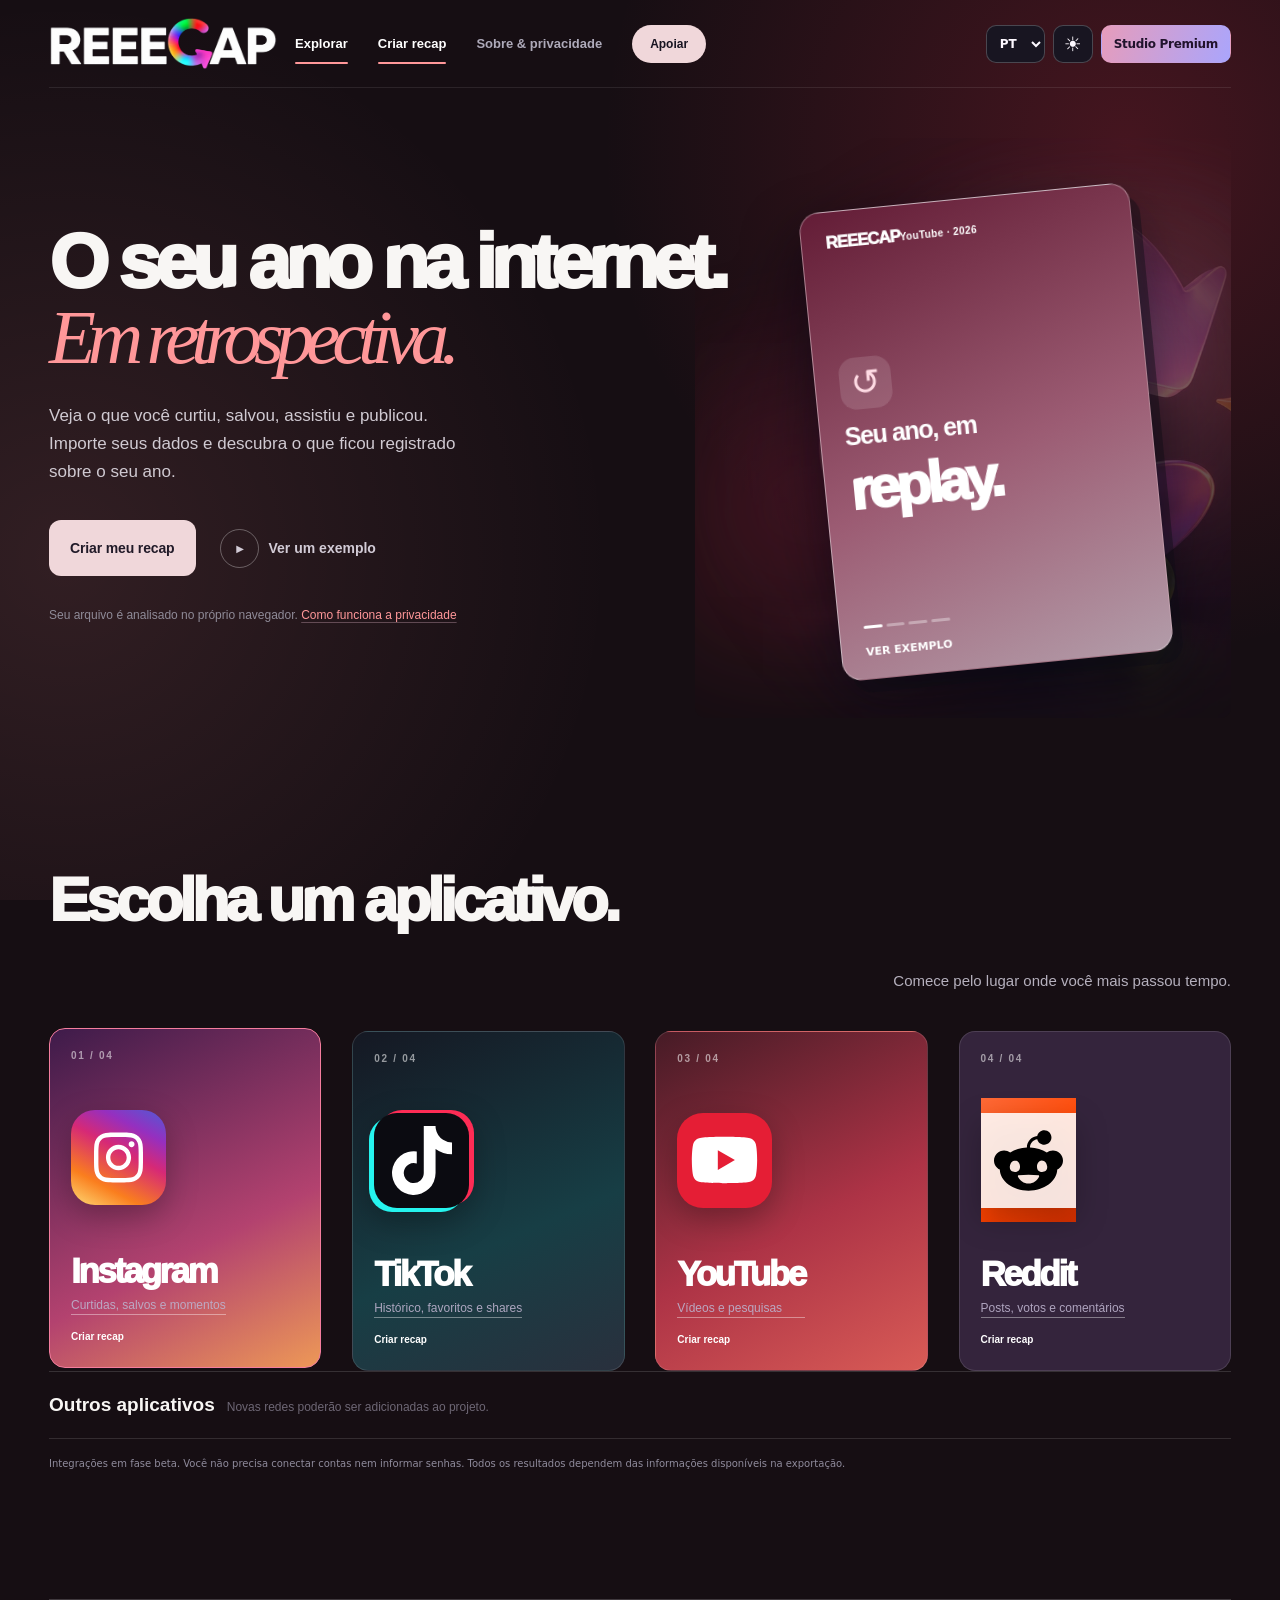
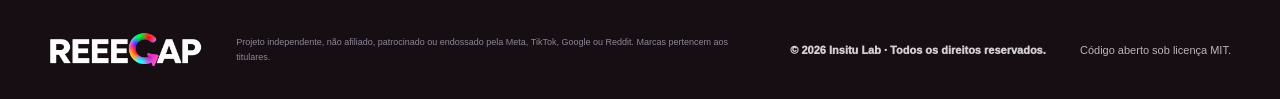
==== index.html @ 411ec3d3 "Add files via upload" ====
<!DOCTYPE html>

<html lang="pt-BR">
<head>
<meta charset="utf-8"/>
<meta content="width=device-width,initial-scale=1,viewport-fit=cover" name="viewport"/>
<meta content="#080914" name="theme-color"/>
<meta content="A sua vida digital em retrospectivas imersivas. Instagram, TikTok, YouTube e Reddit. 100% local, gratuito, código aberto." name="description"/>
<meta content="default-src 'none'; script-src 'self'; style-src 'self'; style-src-attr 'unsafe-inline'; img-src 'self' data: blob:; media-src 'self' blob:; font-src 'self'; worker-src 'self'; manifest-src 'self'; connect-src 'none'; object-src 'none'; base-uri 'none'; form-action 'none'" http-equiv="Content-Security-Policy"/>
<meta content="no-referrer" name="referrer"/>
<link href="./manifest.webmanifest" rel="manifest"/>
<link href="./assets/favicon.svg" rel="icon" type="image/svg+xml"/>
<link href="./style.css" rel="stylesheet"/>
<link href="./atelier.css" rel="stylesheet"/>
<link href="./edition-02.css" rel="stylesheet"/>
<title>REEECAP — recap everything.</title>
<link href="./edition-03.css" rel="stylesheet"/><link href="./edition-04.css" rel="stylesheet"/><link href="./edition-05.css" rel="stylesheet"/><link href="./experience.css" rel="stylesheet"/><link href="./edition-06.css" rel="stylesheet"/></head>
<body data-view="home">
<div aria-hidden="true" class="ambient ambient-a"></div><div aria-hidden="true" class="ambient ambient-b"></div>
<header class="site-header wrap">
<a aria-label="REEECAP, início" class="brand" data-view-link="home" href="#inicio"><img alt="" class="brand-logo" height="61" src="./assets/reeecap-logo-3.png" width="265"/></a>
<nav aria-label="Navegação principal" class="header-actions"><a aria-current="page" class="nav-link is-active" data-view-link="home" href="#plataformas">Explorar</a><a class="nav-link" data-view-link="home" href="#plataformas">Criar recap</a><a class="nav-link" data-view-link="about" href="#privacidade">Sobre &amp; privacidade</a><a class="header-support" data-view-link="about" href="#apoie">Apoiar </a></nav>
</header>
<main>
<section aria-labelledby="hero-title" class="hero wrap" id="inicio">
<div class="hero-right">
<img alt="" class="hero-art" fetchpriority="high" height="878" src="./assets/reeecap-hero.webp" width="1560"/>
<div class="hero-visual-grain"></div>
<button aria-label="Abrir um exemplo da retrospectiva" class="preview-stage" id="previewStage" type="button">
<span class="stage-chrome"><span class="stage-mark">REEECAP</span><span>2026</span></span>
<span class="stage-body"><span aria-hidden="true" class="stage-icon">↺</span><span class="stage-heading">Seu ano, em</span><strong>replay.</strong><span class="stage-tail"></span></span>
<span class="stage-bottom"><span class="stage-timeline"><i></i><i></i><i></i><i></i></span><span class="stage-tap">VER EXEMPLO</span></span>
</button>
</div>
<div class="hero-left">
<h1 id="hero-title">O seu ano na internet.<br/><em>Em retrospectiva.</em></h1>
<p class="hero-sub">Veja o que você curtiu, salvou, assistiu e publicou. Importe seus dados e descubra o que ficou registrado sobre o seu ano.</p>
<div class="hero-actions"><a class="primary-btn" href="#plataformas" data-view-link="home">Criar meu recap </a><button class="ghost-btn" id="demoHero" type="button"><span aria-hidden="true" class="play-disc">▶</span> Ver um exemplo</button></div>
<div class="hero-trust"><span>Seu arquivo é analisado no próprio navegador. <a data-view-link="about" href="#privacidade">Como funciona a privacidade</a></span></div>
</div>
</section>
<section class="platforms-section wrap" id="plataformas">
<div class="section-lead"><h2>Escolha um aplicativo.</h2><p>Comece pelo lugar onde você mais passou tempo.</p></div>
<div aria-label="Selecione a plataforma para criar o recap" class="platform-grid" role="group">
<button aria-pressed="true" class="platform-card active platform-instagram" data-platform="instagram" type="button">
<span class="platform-top"><span class="platform-no">01 / 04</span></span>
<span aria-hidden="true" class="platform-art"><span class="platform-art-center"><img alt="" height="68" src="./assets/brands/instagram.svg" width="68"/></span></span>
<span class="platform-bottom"><strong>Instagram</strong><small>Curtidas, salvos e momentos</small><span class="platform-cta">Criar recap</span></span>
</button>
<button aria-pressed="false" class="platform-card platform-tiktok" data-platform="tiktok" type="button">
<span class="platform-top"><span class="platform-no">02 / 04</span></span>
<span aria-hidden="true" class="platform-art"><span class="platform-art-center"><img alt="" height="68" src="./assets/brands/tiktok.svg" width="68"/></span></span>
<span class="platform-bottom"><strong>TikTok</strong><small>Histórico, favoritos e shares</small><span class="platform-cta">Criar recap</span></span>
</button>
<button aria-pressed="false" class="platform-card platform-youtube" data-platform="youtube" type="button">
<span class="platform-top"><span class="platform-no">03 / 04</span></span>
<span aria-hidden="true" class="platform-art"><span class="platform-art-center"><img alt="" height="68" src="./assets/brands/youtube.svg" width="68"/></span></span>
<span class="platform-bottom"><strong>YouTube</strong><small>Vídeos e pesquisas</small><span class="platform-cta">Criar recap</span></span>
</button>
<button aria-pressed="false" class="platform-card platform-reddit" data-platform="reddit" type="button">
<span class="platform-top"><span class="platform-no">04 / 04</span></span>
<span aria-hidden="true" class="platform-art"><span class="platform-art-center"><img alt="" height="68" src="./assets/brands/reddit.svg" width="68"/></span></span>
<span class="platform-bottom"><strong>Reddit</strong><small>Posts, votos e comentários</small><span class="platform-cta">Criar recap</span></span>
</button> </div>
<div class="platform-after"><div><strong>Outros aplicativos</strong><span>Novas redes poderão ser adicionadas ao projeto.</span></div></div>
<p class="platform-note">Integrações em fase beta. Você não precisa conectar contas nem informar senhas. Todos os resultados dependem das informações disponíveis na exportação.</p>
</section>
<div class="studio-heading wrap"><div><h1>Criar retrospectiva</h1><p>Escolha os dados, exporte e abra sua retrospectiva.</p></div><button class="studio-back" id="studioBack" type="button"><svg aria-hidden="true" viewBox="0 0 24 24" width="20" height="20" fill="none" stroke="currentColor" stroke-width="2" stroke-linecap="round" stroke-linejoin="round"><path d="m14.5 5-7 7 7 7"/></svg><span>Escolher outra rede</span></button></div>
<div class="resume-banner wrap"><button id="resumeRecap" class="resume-recap" type="button" hidden>Continuar minha retrospectiva</button></div>
<section id="readySection" class="recap-ready wrap" aria-label="Sua retrospectiva" hidden>
 <img src="./assets/reeecap-c-official.png" alt="" class="ready-mark"/>
 <span class="ready-eyebrow" id="readyPlatform">Retrospectiva pronta</span>
 <h2>Sua retrospectiva está pronta.</h2>
 <p>Seus dados continuam nesta aba. Você pode assistir de novo, explorar as estatísticas ou escolher outro arquivo.</p>
 <div class="ready-actions"><button id="playSavedRecap" class="ready-primary" type="button">Assistir novamente</button><button id="readyViewStats" type="button">Ver todos os dados</button><button id="readyNewZip" type="button">Importar outro arquivo</button></div>
</section>
<div class="studio-layout wrap"><section class="steps-section" id="como-funciona">
<div class="section-lead"><span class="section-kicker">PASSO A PASSO</span><h2>Como exportar seus dados.</h2><p>Cada plataforma tem suas próprias instruções. Escolha somente os dados necessários.</p></div>
<div aria-label="Etapas do REEECAP" class="steps-grid" role="tablist">
<button aria-controls="stepPane1" aria-selected="true" class="step-card active" data-step="1" role="tab" type="button"><span class="step-num">01</span><div class="step-icon"><svg aria-hidden="true" viewbox="0 0 48 48"><rect fill="none" height="34" rx="8" stroke="currentColor" stroke-width="2.5" width="34" x="7" y="7"></rect><path d="M15 17h18M15 24h18M15 31h12" stroke="currentColor" stroke-linecap="round" stroke-width="2.5"></path></svg></div><h3>Abra as configurações</h3><p>Selecione a rede social que deseja analisar e abra as configurações de exportação. O guia muda de acordo com a plataforma.</p></button>
<button aria-controls="stepPane2" aria-selected="false" class="step-card" data-step="2" role="tab" type="button"><span class="step-num">02</span><div class="step-icon"><svg aria-hidden="true" viewbox="0 0 48 48"><rect fill="none" height="34" rx="8" stroke="currentColor" stroke-width="2.5" width="34" x="7" y="7"></rect><path d="M14 24l7 7 14-15" stroke="currentColor" stroke-linecap="round" stroke-linejoin="round" stroke-width="3.5"></path></svg></div><h3>Escolha só o necessário</h3><p>Selecione somente as atividades recomendadas abaixo. Não é preciso incluir conversas, contatos, senhas ou mídia completa.</p></button>
<button aria-controls="stepPane3" aria-selected="false" class="step-card" data-step="3" role="tab" type="button"><span class="step-num">03</span><div class="step-icon"><svg aria-hidden="true" viewbox="0 0 48 48"><path d="M23 34V9M14 18l9-9 9 9M9 31v9h30v-9" fill="none" stroke="currentColor" stroke-linecap="round" stroke-linejoin="round" stroke-width="3"></path></svg></div><h3>Exporte e revele</h3><p>Escolha JSON, quando disponível, e o período desejado. Após receber seu arquivo ZIP, escolha-o aqui sem descompactar.</p></button>
</div>
<div class="step-main-pane" id="stepPane1" role="tabpanel"><div class="step-overline">Exportação</div><h3>Como exportar seus dados</h3><p id="stepOneLine">Siga os passos abaixo no aplicativo escolhido.</p><div aria-label="Guia visual de exportação" class="walkthrough" id="platformWalkthrough"></div><div class="step-privacy-note">A exportação é solicitada diretamente na plataforma. O REEECAP não pede sua senha.</div><div class="guide-actions"><a class="guide-button secondary-guide" href="https://accountscenter.instagram.com/info_and_permissions/" id="guideExportLink" rel="noopener noreferrer" target="_blank">Abrir configurações</a><button class="guide-button primary-guide advance-step" data-next-step="2" type="button">Continuar</button></div></div>
<div class="export-panel" id="stepPane2" role="tabpanel"><div class="export-panel-title"><div><span class="tag">O que exportar</span><h3>O que selecionar no <span id="exportPlatform">Instagram</span>?</h3><p>Os nomes podem variar conforme o aplicativo e a região. Marque somente o que encontrar.</p></div></div>
<div class="checklist-grid">
<div class="check-group"><h4><span class="check-green">✓</span> Recomendado para um recap completo</h4><div class="category-tags" id="wantedList"><span>Curtidas</span><span>Comentários</span><span>Salvos</span><span>Interações com Stories</span><span>Seguidores e seguindo</span></div></div>
<div class="check-group"><h4><span class="check-purple">＋</span> Extras, se aparecerem</h4><div class="category-tags secondary" id="optionalList"><span>Publicações / Reels / Stories</span><span>Histórico de vídeos</span><span>Compartilhamentos / Reposts</span><span>Pesquisas</span></div></div>
</div>
<div class="do-not-export"><div><strong>Não selecione:</strong> <span id="notExport">Mensagens, contatos, informações de segurança, localização e mídias completas.</span> Essas informações não são necessárias para uma retrospectiva pública. <strong id="formatAdvice">Formato: JSON, período: todo o período.</strong> Assim você pode escolher o ano dentro do site.</div></div>
<a class="text-link" href="https://accountscenter.instagram.com/info_and_permissions/" id="exportLink" rel="noopener noreferrer" target="_blank">Ajuda oficial de exportação</a>
<div class="pane-actions"><button class="guide-button primary-guide advance-step" data-next-step="3" type="button">Continuar para importar</button></div></div>
<div class="step-main-pane" id="stepPane3" role="tabpanel"><div class="step-overline">Importação</div><h3>Seu arquivo, por favor.</h3><p>Use o botão no painel ao lado para selecionar o ZIP ou JSON exportado. Não é necessário enviar o arquivo a nenhum servidor.</p><p class="step-soft">A análise pode demorar um pouco se o arquivo for muito grande.</p></div>
</section>
<section class="import-section" id="importar">
<div class="wrap import-wrap"><div class="section-lead center"><h2>Importar arquivo</h2><p>Importe os dados do <strong id="importPlatform">Instagram</strong>. A análise acontece no seu aparelho.</p></div>
<div aria-label="Selecione um arquivo ZIP ou JSON" class="dropzone" id="dropzone" role="group">
<div class="upload-emblem"><div class="upload-inner"><svg aria-hidden="true" viewbox="0 0 64 64"><path d="M32 42V10M20 23l12-13 12 13M13 37v13a5 5 0 0 0 5 5h28a5 5 0 0 0 5-5V37" fill="none" stroke="currentColor" stroke-linecap="round" stroke-linejoin="round" stroke-width="3.5"></path></svg></div></div><h3>Escolha seu ZIP ou JSON</h3><p>Ou selecione arquivos <strong>.zip</strong>, <strong>.json</strong> ou <strong>.csv</strong> (Reddit)</p>
<button class="primary-btn upload-btn" id="selectFiles" type="button">Escolher arquivos <span aria-hidden="true">＋</span></button><input accept=".zip,.json,.csv,application/zip,application/json,text/csv" hidden="" id="fileInput" multiple="" type="file"/>
<div class="upload-foot"><span>O arquivo é processado localmente. Nenhum dado é enviado.</span></div>
</div>
<div aria-live="polite" class="processing hidden" id="processing" role="status"><div class="loading-spinner"></div><div class="processing-text"><strong id="processingTitle">Lendo seus dados...</strong><span id="processingDetail">Lendo os registros disponíveis.</span></div><div class="processing-bar"><div id="processingFill"></div></div></div>
<div class="notice error hidden" id="errorBox" role="alert"></div>
<div class="demo-inline"><span>Quer testar antes?</span><button id="demoInline" type="button">Ver demonstração</button></div>
</div>
</section></div>
<section class="features-section wrap"><div class="section-lead"><h2>Seu ano tinha<br/><span class="serif-italic">personalidade.</span></h2><p>Os números são só o começo. Cada dado encontrado vira uma pequena história que merece ser vista. Você escolhe o que compartilhar.</p></div>
<div class="feature-grid">
<div class="feature-card feature-large feat-heart"><span class="feature-index">01 / SEUS MOMENTOS</span><div aria-hidden="true" class="feature-decor-heart"><svg viewbox="0 0 300 280"><path d="M151 248C97 209 23 153 23 89 23 12 110-5 151 61 192-5 277 12 277 89c0 64-75 120-126 159Z" fill="none" stroke="currentColor" stroke-dasharray="4 8" stroke-width="4"></path></svg></div><div class="feature-number">♥</div><span class="feature-label">VEZES QUE VOCÊ CURTIU A VIDA</span><h3>Um coração<br/>não basta.</h3><p>Likes, salvos e interações — os rastros das coisas que te fizeram parar.</p><span class="feature-foot">CURTIDAS E REAÇÕES</span></div>
<div class="feature-card feat-save"><span class="feature-index">02 / FAVORITOS</span><div aria-hidden="true" class="feature-decor-bookmark"><svg viewbox="0 0 96 120"><path d="M12 8h72v102L48 85l-36 25V8Z" fill="none" stroke="currentColor" stroke-width="5"></path></svg></div><span class="feature-label">A SUA COLEÇÃO</span><h3>Coisas boas<br/>ficam.</h3><p>Favoritos que você escolheu guardar.</p></div>
<div class="feature-card feat-time"><span class="feature-index">03 / SEU RITMO</span><div aria-hidden="true" class="feature-decor-clock"><svg viewbox="0 0 120 120"><circle cx="60" cy="60" fill="none" r="49" stroke="currentColor" stroke-width="3"></circle><path d="M60 25v38l26 14" fill="none" stroke="currentColor" stroke-linecap="round" stroke-width="5"></path></svg></div><span class="feature-label">O TEMPO PASSOU</span><h3>Você deixou<br/>sua marca.</h3><p>Seus dias e horários mais movimentados.</p></div>
<div class="feature-card feat-story"><span class="feature-index">04 / SEU UNIVERSO</span><div aria-hidden="true" class="feature-ring-art"><i></i><i></i><i></i></div><span class="feature-label">O QUE O ANO CONTOU</span><h3>Um feed cheio<br/>de histórias.</h3><p>Vídeos, posts, comentários, descobertas — tudo depende do que sua rede permite exportar.</p></div>
</div>
</section>
<section class="privacy-section wrap" id="privacidade"><div class="privacy-icon"><img alt="" height="84" src="./assets/icons/shield.svg" width="84"/></div><div><h2>Privacidade e código aberto</h2><p>A análise dos arquivos acontece no seu navegador. Não usamos servidor para ler seu ZIP, não pedimos acesso à conta e não armazenamos suas atividades. Os resultados dependem dos registros presentes na exportação.</p><div class="privacy-pills"><span>Arquivos ficam no aparelho</span><span>Código auditável</span><span>Sem login</span></div><a class="text-link" href="./PRIVACIDADE.md" rel="noopener" target="_blank">Ler política de privacidade</a></div></section>
<section class="support-section wrap" id="apoie"><div class="support-card"><div><h2>Apoie o REEECAP</h2><p>O projeto é gratuito. Se gostar, você pode contribuir via Pix. Isso é totalmente opcional.</p><button class="support-btn" id="pixButton" type="button">Apoiar via Pix</button><p class="tiny-note" id="pixHint">O desenvolvedor ainda não configurou a chave Pix.</p></div></div></section>
</main>
<footer class="site-footer wrap"><div aria-label="REEECAP" class="brand" role="img"><img alt="" class="brand-logo" height="61" src="./assets/reeecap-logo-3.png" width="265"/></div><p>Projeto independente, não afiliado, patrocinado ou endossado pela Meta, TikTok, Google ou Reddit. Marcas pertencem aos titulares.</p><span>© 2026 Insitu Lab · Todos os direitos reservados.</span><small>Código aberto sob licença MIT.</small></footer>
<div aria-label="Sua retrospectiva" aria-modal="true" class="recapop-overlay hidden" id="recapopOverlay" role="dialog">
<div class="story-backdrop" id="storyBackdrop"></div><div class="story-backdrop story-backdrop-next" id="storyBackdropNext"></div>
<div class="recapop-shell"><div class="story-progress" id="storyProgress"></div><div class="story-header"><span aria-label="REEECAP" class="story-logo" role="img"><img alt="" class="brand-logo" height="61" src="./assets/reeecap-logo-3.png" width="265"/></span><div class="story-controls"><button aria-label="Voltar ao Story anterior" id="backStory" type="button"><svg aria-hidden="true" viewBox="0 0 24 24" width="22" height="22" fill="none" stroke="currentColor" stroke-width="2" stroke-linecap="round" stroke-linejoin="round"><path d="m14.5 5-7 7 7 7"/></svg></button><button aria-label="Ativar música" aria-pressed="false" id="musicToggle" type="button"><svg viewBox="0 0 24 24" width="19" height="19" fill="none" stroke="currentColor" stroke-width="1.8" stroke-linecap="round" stroke-linejoin="round" aria-hidden="true"><path d="M9 17V5l11-2v12"/><circle cx="6" cy="18" r="3"/><circle cx="17" cy="16" r="3"/></svg></button><button aria-label="Pausar ou continuar a história" id="pauseStory" type="button"><svg aria-hidden="true" viewBox="0 0 24 24" width="19" height="19" fill="currentColor"><rect x="6" y="4" width="4" height="16" rx="1"/><rect x="14" y="4" width="4" height="16" rx="1"/></svg></button><button aria-label="Fechar retrospectiva" id="closeStory" type="button">✕</button></div></div>
<div aria-live="polite" class="story-visual" id="storyVisual"></div>
<div class="story-nav-zones"><button aria-label="Voltar história" id="prevStory" type="button"></button><button aria-label="Próxima história" id="nextStory" type="button"></button></div>
<div class="story-bottom"><span id="storyCounter" class="visually-hidden" aria-live="off">Story 1</span><div class="story-bottom-actions"><button id="downloadCard" type="button"><svg aria-hidden="true" viewBox="0 0 24 24" width="17" height="17" fill="none" stroke="currentColor" stroke-width="2" stroke-linecap="round" stroke-linejoin="round"><path d="M12 3v12m-5-5 5 5 5-5"/><path d="M4 17v3h16v-3"/></svg> Imagem</button><button id="downloadVideo" type="button" aria-label="Baixar vídeo da retrospectiva"><svg viewBox="0 0 24 24" width="17" height="17" fill="none" stroke="currentColor" stroke-width="2" stroke-linecap="round" stroke-linejoin="round" aria-hidden="true"><rect x="3" y="5" width="18" height="14" rx="3"/><path d="m10 9 5 3-5 3"/></svg> Vídeo</button><span id="videoStatus" class="video-export-status" aria-live="polite"></span><button id="openDashboard" type="button"><svg aria-hidden="true" viewBox="0 0 24 24" width="17" height="17" fill="none" stroke="currentColor" stroke-width="2" stroke-linecap="round"><path d="M4 5h16M4 11h16M4 17h16"/></svg> Ver meus dados</button></div></div>
</div>
</div>
<div aria-label="Seu painel de retrospectiva" aria-modal="true" class="dashboard-overlay hidden" id="dashboardOverlay" role="dialog"><div class="dashboard-head wrap"><div aria-label="REEECAP" class="brand" role="img"><img alt="" class="brand-logo" height="61" src="./assets/reeecap-logo-3.png" width="265"/><span class="dashboard-badge">PAINEL COMPLETO</span></div><button id="closeDashboard" type="button">✕ Fechar</button></div><div class="dashboard-body wrap"><div class="dashboard-title"><div><span class="section-kicker">DADOS DETALHADOS / <span id="dashboardYearLabel">2026</span></span><h2>A sua história,<br/>nos detalhes<span>.</span></h2></div><div class="dashboard-tools"><label for="yearSelect">Selecionar ano</label><select id="yearSelect"></select><button id="recapopAgain" type="button">▶ Ver REEECAP</button></div></div><p class="coverage-note" id="coverageNote"></p><div class="dashboard-metrics" id="dashboardMetrics"></div><div class="dashboard-lower"><article class="dashboard-panel"><h3>Atividade ao longo do ano</h3><p>Registros com data encontrados no arquivo.</p><div class="month-chart" id="monthChart"></div></article><article class="dashboard-panel"><h3>Seu relógio de atividade</h3><p>Horários de ações registradas (não é tempo de tela).</p><div class="hour-chart" id="hourChart"></div></article></div><div class="dashboard-lower"><article class="dashboard-panel"><h3>Contas com que você mais interagiu</h3><p>Somente curtidas e salvos com autoria identificável.</p><div id="topAccounts"></div></article><article class="dashboard-panel"><h3>Transparência do arquivo</h3><p>Quais categorias foram encontradas, ignoradas ou não disponibilizadas.</p><div id="dataCoverage"></div></article></div><article class="dashboard-panel comments-panel" id="commentsPanel" hidden>
<div class="comments-heading"><div><h3>Seus comentários</h3><p>Somente os textos encontrados no arquivo deste aplicativo e ano.</p></div><span class="comments-total" id="commentsTotal"></span></div>
<div class="comments-tools"><label class="visually-hidden" for="commentsSearch">Pesquisar comentários</label><input id="commentsSearch" type="search" placeholder="Pesquisar nos seus comentários" autocomplete="off"/><button id="downloadComments" type="button">Exportar textos (.txt)</button></div>
<div id="commentsList" class="comments-list"></div><button id="moreComments" class="comments-more" type="button">Mostrar mais comentários</button>
<p class="comments-note">Curtidas recebidas em cada comentário só podem ser mostradas se o arquivo trouxer esse número. Não usamos estimativas.</p>
</article>
<div class="dashboard-footer"><button id="exportStudioJson" type="button" title="Exporta apenas estatísticas agregadas, sem ZIP nem comentários">Preparar dados para Studio (.json)</button><button id="downloadSummary" type="button">↓ Baixar resumo em TXT</button><button id="newAnalysis" type="button">↻ Analisar outros arquivos</button></div></div></div>
<div aria-label="Apoio via Pix" aria-modal="true" class="modal-backdrop hidden" id="pixModal" role="dialog"><div class="modal"><button aria-label="Fechar" class="modal-close" id="closePix">✕</button><div class="modal-heart">♡</div><h2>Apoie via Pix</h2><p>A contribuição é opcional. Ela não dá acesso a nenhum dado privado ou recurso extra.</p><div class="pix-key" id="pixKeyText"></div><button class="primary-btn" id="copyPix" type="button">Copiar chave Pix</button></div></div>
<script src="./edition-03.js" defer></script><script src="./config.js"></script><script defer="" src="./app.js"></script><script defer="" src="./atelier.js"></script><script defer="" src="./video.js"></script><script defer="" src="./experience.js"></script><script defer="" src="./locale-full.js"></script>
</body>
</html>
---- style.css ----
:root{--bg:#0b0714;--text:#f7f0ff;--muted:#b6a9c3;--purple:#aa71ff;--pink:#ff77ad;--lime:#dbff65;--line:rgba(255,255,255,.13);--panel:#1c142b;--radius:24px;color-scheme:dark;font-family:Inter,ui-sans-serif,system-ui,-apple-system,BlinkMacSystemFont,"Segoe UI",sans-serif}
*{box-sizing:border-box}html{scroll-behavior:smooth}body{margin:0;background:var(--bg);color:var(--text);min-width:310px;overflow-x:hidden}button,input,select{font:inherit}button{cursor:pointer}button:focus-visible,a:focus-visible,select:focus-visible{outline:3px solid var(--lime);outline-offset:5px}a{text-decoration:none;color:inherit}.wrap{width:min(1180px,calc(100% - 56px));margin:auto}.hidden{display:none!important}::selection{background:var(--lime);color:#111}
.ambient{position:absolute;pointer-events:none;filter:blur(85px);opacity:.17;border-radius:50%;z-index:-1}.ambient-a{background:#b84eff;width:700px;height:700px;top:-400px;left:-380px}.ambient-b{background:#ff3b86;width:550px;height:600px;top:380px;right:-380px}.site-header{height:94px;display:flex;align-items:center;justify-content:space-between;position:relative;z-index:2}.brand{font-size:29px;font-weight:900;letter-spacing:-1.5px;white-space:nowrap}.brand-icon{font-size:28px;display:inline-grid;place-items:center;color:#160b29;background:var(--lime);width:35px;height:35px;border-radius:12px;margin-right:6px}.brand-dot{color:var(--pink)}.header-actions{display:flex;gap:30px;align-items:center}.nav-link{font-size:13px;color:var(--muted);font-weight:700}.header-support{padding:12px 20px;border:1px solid var(--line);border-radius:100px;font-size:13px;font-weight:750}.header-support:hover,.ghost-btn:hover{border-color:var(--pink);color:#fff}
.hero{min-height:675px;padding:60px 0 100px;display:grid;grid-template-columns:1fr .88fr;align-items:center;gap:65px}.eyebrow,.section-kicker{font-weight:850;font-size:10px;letter-spacing:2px;color:var(--lime)}.eyebrow{display:flex;gap:9px;align-items:center}.live-orb{width:8px;height:8px;background:var(--lime);border-radius:50%;box-shadow:0 0 0 5px #dcff6525}.hero h1{font-size:clamp(50px,6.2vw,84px);letter-spacing:-.083em;line-height:1.06;margin:26px 0 22px;font-weight:930}.hero h1 em{font-style:normal;color:var(--pink)}.outline-text{-webkit-text-stroke:1.8px #c4a9de;color:transparent}.hero-sub{max-width:560px;font-size:16px;color:#c7bacf;line-height:1.8}.hero-actions{display:flex;gap:12px;align-items:center;margin-top:30px}.primary-btn{border:0;background:var(--lime);color:#1d1028;box-shadow:0 8px 32px #dcff6528;border-radius:14px;font-size:14px;font-weight:900;padding:17px 26px;display:inline-flex;align-items:center;justify-content:center;gap:24px;transition:transform .2s,filter .2s}.primary-btn:hover{transform:translateY(-2px);filter:brightness(1.07)}.ghost-btn{border:1px solid var(--line);background:#ffffff08;border-radius:14px;font-weight:850;font-size:14px;color:#eee3fa;padding:16px 23px;transition:border-color .2s}.hero-trust{display:flex;gap:24px;color:#aba0b7;font-size:11px;margin-top:28px;font-weight:700}.hero-right{position:relative;display:flex;justify-content:center;perspective:1200px}.preview-phone{height:485px;width:280px;background:radial-gradient(circle at 110% 18%,#ac41ff 0,transparent 46%),linear-gradient(154deg,#6d3dd1,#a13e9f 45%,#f65c8e 96%);border:7px solid #262031;border-radius:38px;padding:23px 20px;box-shadow:0 38px 90px #0007,0 0 60px #a528cb44;transform:rotate(7deg);display:flex;flex-direction:column;justify-content:space-between;overflow:hidden;position:relative}.preview-phone:after{content:'';position:absolute;border:1px solid #fff4;width:360px;height:360px;transform:rotate(-22deg);border-radius:50%;bottom:110px;left:-120px}.preview-top,.preview-bottom{position:relative;z-index:1;display:flex;justify-content:space-between;font-size:9px;font-weight:900;letter-spacing:1.5px}.preview-center{z-index:1;text-align:center;position:relative;padding:30px 0}.preview-center strong{font-size:52px;letter-spacing:-3px;line-height:1.2;display:block;font-weight:950}.preview-center strong span{display:block;color:var(--lime);font-size:32px}.preview-overline{font-size:11px;font-weight:900;letter-spacing:2px}.preview-center p{font-weight:650;font-size:12px;line-height:1.5}.preview-spark{position:absolute;top:-80px;right:4px;color:#d9ff78;font-size:72px}.preview-bottom{display:block}.preview-progress{display:flex;gap:5px;margin-bottom:12px}.preview-progress i{height:3px;border-radius:3px;flex:1;background:#fff5}.preview-progress i:first-child{background:white}.mock-shadow{position:absolute;inset:20% 10%;filter:blur(90px);background:#f443ba77}.float-tag{position:absolute;z-index:2;padding:13px 17px;border:1px solid #ffffff33;border-radius:12px;background:#2b193bba;backdrop-filter:blur(18px);font-size:12px;font-weight:800;box-shadow:0 18px 40px #0005}.tag-top{top:67px;left:0;transform:rotate(-6deg)}.tag-bottom{right:-3px;bottom:70px;transform:rotate(5deg);font-size:10px;letter-spacing:1px}.tag-bottom span{color:var(--lime)}.stripe{overflow:hidden;background:var(--lime);color:#1f0b23;transform:rotate(-2deg) scale(1.02);white-space:nowrap;padding:17px 0;font-weight:950;font-size:13px;letter-spacing:1.7px}.stripe div{width:max-content;animation:marquee 24s linear infinite}.stripe span{font-size:20px;padding:0 32px}@keyframes marquee{to{transform:translateX(-50%)}}
.steps-section,.features-section{padding-top:135px;padding-bottom:105px}.section-lead{max-width:670px}.section-lead h2,.privacy-section h2,.support-section h2,.dashboard-title h2{font-size:clamp(38px,4.1vw,58px);line-height:1.08;letter-spacing:-.055em;margin:17px 0 16px}.section-lead h2 span,.dashboard-title h2 span{color:var(--pink)}.section-lead p{font-size:15px;line-height:1.8;color:var(--muted);max-width:620px}.steps-grid{display:grid;grid-template-columns:repeat(3,1fr);gap:16px;margin-top:43px}.step-card{position:relative;border:1px solid var(--line);background:linear-gradient(144deg,#21152f,#140d20);border-radius:23px;padding:25px;min-height:280px}.step-num{color:#a99ab5;font-size:11px;font-weight:950}.step-icon{color:var(--lime);font-size:36px;margin-top:25px}.step-card h3{font-size:20px;margin:15px 0 11px;letter-spacing:-.03em}.step-card p{font-size:13px;line-height:1.8;color:#bcb0c8}.step-card strong{color:#fff}.export-panel{margin-top:20px;border:1px solid #755196;background:linear-gradient(115deg,#261438,#190e29);padding:35px;border-radius:25px}.export-panel-title{display:flex;justify-content:space-between;align-items:center}.tag{display:inline-block;background:#cfadff18;border:1px solid #cfadff44;color:#dbc8ff;font-size:10px;font-weight:900;letter-spacing:1px;border-radius:50px;padding:9px 12px}.export-panel h3{font-size:25px;margin:15px 0 9px}.export-panel-title p{color:var(--muted);font-size:13px}.export-graphic{font-size:70px;color:var(--pink)}.checklist-grid{display:grid;grid-template-columns:1fr 1fr;gap:26px;margin-top:28px}.check-group h4{font-size:13px;margin:5px 0 16px}.check-green{color:var(--lime)}.check-purple{color:var(--pink)}.category-tags{display:flex;gap:9px;flex-wrap:wrap}.category-tags span{padding:10px 13px;background:#dcff6519;border:1px solid #dcff6533;border-radius:10px;font-size:12px;font-weight:650}.category-tags.secondary span{background:#fff1;border-color:#fff2}.do-not-export{display:flex;gap:15px;background:#07041061;border:1px solid #ffffff16;border-radius:16px;padding:21px 22px;font-size:13px;line-height:1.75;color:#c5bace;margin-top:32px}.do-not-export strong{color:#fff}.do-not-export>span{font-size:23px}.text-link{color:var(--lime);font-weight:800;font-size:13px;display:inline-block;margin-top:25px}.text-link:hover{text-decoration:underline}
.import-section{padding:115px 0;background:radial-gradient(circle at 50% 20%,#6c247e35,transparent 55%),#100b1b}.center{text-align:center;margin:0 auto}.dropzone{margin:48px auto 0;max-width:850px;border:2px dashed #8867a7;background:linear-gradient(146deg,#25153199,#160f2199);text-align:center;border-radius:27px;padding:51px 30px 28px;transition:background .2s,border-color .2s}.dropzone.dragging,.dropzone:hover{border-color:var(--lime);background:#271b36}.upload-emblem{height:84px;width:84px;border-radius:24px;display:grid;place-items:center;margin:0 auto 21px;background:#b273ff23;transform:rotate(-8deg)}.upload-inner{font-size:55px;color:var(--lime);transform:rotate(8deg)}.dropzone h3{font-size:28px;letter-spacing:-.05em;margin:10px}.dropzone h3 span{color:var(--pink)}.dropzone p{font-size:13px;color:var(--muted)}.upload-btn{margin:22px auto 30px}.upload-foot{border-top:1px solid var(--line);padding-top:23px;display:flex;justify-content:center;gap:40px;font-weight:850;font-size:10px;letter-spacing:.8px;color:#ac9abf}.processing{display:flex;align-items:center;flex-wrap:wrap;gap:20px;padding:25px;background:#21162f;border-radius:17px;max-width:850px;margin:20px auto}.loading-spinner{width:31px;height:31px;border:3px solid #ffffff22;border-top-color:var(--lime);border-radius:50%;animation:spin 1s linear infinite}@keyframes spin{to{transform:rotate(360deg)}}.processing-text{flex:1;display:grid;gap:6px}.processing-text span{color:var(--muted);font-size:12px}.processing-bar{height:5px;background:#ffffff18;border-radius:10px;width:100%;overflow:hidden}.processing-bar>div{height:100%;width:1%;background:var(--lime);border-radius:10px;transition:width .25s}.notice{padding:18px;border-radius:12px;max-width:850px;margin:15px auto;font-size:13px}.error{background:#e24a6430;border:1px solid #e24a6480}.demo-inline{margin-top:25px;text-align:center;color:var(--muted);font-size:13px}.demo-inline button{border:0;background:none;color:var(--lime);font-weight:850}
.feature-grid{display:grid;grid-template-columns:1.1fr 1fr 1fr;gap:17px;margin-top:47px}.feature-card{border:1px solid #ffffff1e;border-radius:23px;padding:30px;min-height:285px;display:flex;flex-direction:column;justify-content:flex-end;overflow:hidden;position:relative}.feature-card h3{font-size:24px;letter-spacing:-.05em;line-height:1.18;margin:12px 0}.feature-card p{font-size:12px;color:#fffbd6;line-height:1.7;max-width:290px}.feature-label{font-size:10px;letter-spacing:1.5px;font-weight:950}.feature-symbol{position:absolute;top:2px;right:21px;font-size:108px;line-height:1;color:#ffffff33}.feature-large{grid-row:span 2;min-height:575px}.feature-large .feature-symbol{font-size:220px;top:20%;right:-10px;color:#ffffff22}.feature-large h3{font-size:38px}.feat-heart{background:linear-gradient(155deg,#aa3a9f,#f65f8a)}.feat-save{background:linear-gradient(140deg,#6142d7,#9d77ec)}.feat-time{background:linear-gradient(155deg,#2f6554,#1a9a84)}.feat-story{background:linear-gradient(125deg,#d67b32,#eb4883);grid-column:span 2}.feat-story .feature-symbol{font-size:160px}
.privacy-section{padding:80px 0 140px;display:grid;grid-template-columns:.3fr 1fr;gap:60px;align-items:center}.privacy-icon{width:160px;height:160px;background:var(--lime);color:#25162c;border-radius:39px;display:grid;place-items:center;font-size:90px;transform:rotate(-13deg)}.privacy-section h2 em{font-style:normal;color:var(--lime)}.privacy-section p{max-width:680px;line-height:1.9;color:var(--muted);font-size:15px}.privacy-pills{display:flex;gap:10px;flex-wrap:wrap;margin-top:23px}.privacy-pills span{padding:11px 14px;border:1px solid #ffffff22;border-radius:100px;font-size:11px;font-weight:850}.support-section{padding-bottom:100px}.support-card{border-radius:27px;padding:55px;background:linear-gradient(117deg,#48255c,#ad408d);display:flex;align-items:center;justify-content:space-between;gap:40px;overflow:hidden}.support-section h2{max-width:540px}.support-card p{font-size:14px;color:#f0dbea;line-height:1.7;max-width:490px}.support-btn{background:white;color:#4a234d;border:0;border-radius:13px;padding:16px 21px;font-size:13px;font-weight:900;margin-top:12px}.support-visual{font-size:235px;line-height:1;font-weight:100;color:#ffffff55;position:relative;transform:rotate(-13deg)}.support-visual span{position:absolute;bottom:-17px;right:0;font-size:10px;line-height:1.6;font-weight:950;letter-spacing:2px;color:white;transform:rotate(13deg)}.tiny-note{font-size:10px!important}.site-footer{border-top:1px solid var(--line);padding-top:35px;padding-bottom:35px;display:flex;align-items:center;justify-content:space-between;gap:25px}.site-footer p{font-size:11px;line-height:1.7;color:var(--muted);max-width:580px}.site-footer>span{font-size:9px;font-weight:950;letter-spacing:1.5px;color:var(--muted);white-space:nowrap}
/* fullscreen story */
.recapop-overlay{position:fixed;inset:0;background:#07040aeF;z-index:50;display:grid;place-items:center}.story-backdrop{position:absolute;inset:0;background:radial-gradient(circle at 80% 10%,#7d32a244,transparent 50%);pointer-events:none}.recapop-shell{position:relative;height:min(98dvh,870px);width:min(100%,480px);background:#2c1244;overflow:hidden;display:flex;flex-direction:column;isolation:isolate;box-shadow:0 25px 100px #000b}.story-progress{display:flex;gap:4px;padding:12px 13px 0;z-index:4}.story-progress>span{flex:1;background:#ffffff55;border-radius:9px;height:3px;overflow:hidden}.story-progress>span i{display:block;height:100%;background:white;width:0}.story-header{height:67px;display:flex;align-items:center;justify-content:space-between;padding:0 18px;position:relative;z-index:4}.story-logo{font-size:19px;font-weight:950;letter-spacing:-1px}.story-logo span{color:var(--lime)}#storyYear{font-size:12px;font-weight:900;letter-spacing:2px}.story-controls{display:flex;gap:8px}.story-controls button{background:#0002;border:1px solid #fff4;color:white;border-radius:50%;height:30px;width:30px}.story-visual{position:absolute;inset:0;z-index:1;display:flex;align-items:center;justify-content:center;padding:85px 35px 85px;text-align:center}.story-content{position:relative;z-index:2;width:100%;animation:reveal .55s cubic-bezier(.2,.8,.2,1)}@keyframes reveal{from{opacity:0;transform:translateY(27px) scale(.97)}to{opacity:1;transform:translateY(0) scale(1)}}.story-burst{font-size:90px;line-height:1;margin:12px auto 30px;display:block;text-shadow:0 20px 40px #1115}.story-eyebrow{font-weight:950;letter-spacing:2.5px;font-size:11px;text-transform:uppercase;margin-bottom:22px}.story-number{font-size:clamp(63px,15vw,99px);letter-spacing:-.095em;font-weight:1000;line-height:1.03;margin:0 0 24px;overflow-wrap:anywhere;text-shadow:0 10px 28px #12051f22}.story-headline{font-size:clamp(30px,8vw,49px);line-height:1.05;letter-spacing:-.055em;font-weight:950;margin:15px 0}.story-body{font-size:15px;line-height:1.7;font-weight:550;max-width:345px;margin:15px auto}.story-tag{display:inline-block;font-size:10px;font-weight:900;letter-spacing:1.2px;border:1px solid #ffffff6b;padding:10px 15px;border-radius:30px;margin-top:15px}.story-deco{position:absolute;font-size:370px;line-height:1;opacity:.11;top:13%;left:-90px;transform:rotate(-14deg);pointer-events:none}.story-nav-zones{position:absolute;inset:80px 0 95px;z-index:3;display:flex}.story-nav-zones button{background:none;border:0;width:50%;cursor:pointer}.story-bottom{position:relative;z-index:4;margin-top:auto;display:flex;justify-content:space-between;align-items:center;padding:22px 18px 24px;font-size:10px;font-weight:850;letter-spacing:1px;gap:12px}.story-bottom-actions{display:flex;gap:9px}.story-bottom-actions button{background:#0003;color:white;border:1px solid #fff6;border-radius:100px;padding:11px 12px;font-size:10px;font-weight:850}.story-sublabel{font-size:13px;line-height:1.6;color:#fffdf0}.story-note{font-size:11px;color:#fffad8}.story-chart{display:flex;gap:6px;align-items:end;justify-content:center;height:140px;padding:5px 0}.story-chart span{flex:1;background:#fff8;border-radius:6px 6px 0 0;min-height:4px}.story-chart span.hot{background:var(--lime)}
.dashboard-overlay{position:fixed;inset:0;background:#0e0919;z-index:60;overflow-y:auto}.dashboard-head{height:88px;display:flex;justify-content:space-between;align-items:center}.dashboard-head button,.dashboard-footer button,.dashboard-tools button{border:1px solid var(--line);background:#ffffff10;color:#eee;border-radius:12px;padding:12px 18px;font-weight:850;font-size:12px}.dashboard-badge{font-size:10px;letter-spacing:1px;color:var(--lime);margin-left:16px}.dashboard-body{padding-bottom:100px}.dashboard-title{display:flex;align-items:end;justify-content:space-between;gap:35px;padding:30px 0}.dashboard-tools{display:flex;flex-wrap:wrap;gap:12px;align-items:center}.dashboard-tools label{font-size:12px;color:var(--muted)}.dashboard-tools select{background:#20152f;color:white;border:1px solid #fff3;padding:12px;border-radius:11px}.coverage-note{font-size:12px;line-height:1.7;color:#bdb0c8}.dashboard-metrics{display:grid;grid-template-columns:repeat(4,1fr);gap:13px;margin:22px 0 25px}.metric-tile{padding:25px 20px;background:linear-gradient(145deg,#251431,#160e23);border-radius:18px;border:1px solid var(--line);min-height:150px}.metric-tile .metric-icon{font-size:24px;color:var(--pink)}.metric-tile .metric-value{font-size:31px;letter-spacing:-1.5px;font-weight:960;margin:10px 0 4px}.metric-tile .metric-name{font-size:12px;font-weight:800}.metric-tile .metric-desc{font-size:10px;color:var(--muted);line-height:1.6;margin-top:8px}.dashboard-lower{display:grid;grid-template-columns:1fr 1fr;gap:17px;margin-top:17px}.dashboard-panel{background:#1a1126;border:1px solid var(--line);border-radius:20px;padding:28px}.dashboard-panel h3{font-size:19px;margin:0 0 7px}.dashboard-panel>p{color:var(--muted);font-size:12px;line-height:1.6;margin-bottom:25px}.month-chart{display:flex;justify-content:space-between;align-items:flex-end;gap:9px;height:215px}.month-col{height:100%;display:flex;flex-direction:column;align-items:center;justify-content:end;gap:7px;flex:1;min-width:0}.month-bar{width:100%;max-width:28px;background:linear-gradient(0deg,#d25ef2,#f395bd);border-radius:7px 7px 1px 1px;min-height:2px}.month-col span{font-size:10px;color:#b7a7c7}.month-col strong{font-size:9px;color:#fff}.hour-chart{display:grid;grid-template-columns:repeat(12,1fr);gap:7px}.hour-cell{aspect-ratio:1;display:grid;place-items:center;border-radius:7px;font-size:9px;font-weight:700;color:#fff}.account-row,.coverage-row{display:flex;align-items:center;justify-content:space-between;gap:15px;padding:12px 0;border-bottom:1px solid var(--line);font-size:12px;color:#d6cbe0}.account-row strong{color:var(--lime)}.coverage-row strong{color:#aaf0b5}.coverage-row em{color:#c3aab9;font-style:normal;font-size:11px}.dashboard-footer{display:flex;gap:14px;margin-top:25px}.dashboard-footer button:first-child{background:var(--lime);color:#110e1c}
.modal-backdrop{position:fixed;inset:0;z-index:70;display:grid;place-items:center;padding:20px;background:#000b}.modal{background:#26152f;padding:35px;border:1px solid #fff3;width:min(460px,100%);text-align:center;border-radius:25px;position:relative}.modal-close{position:absolute;right:15px;top:15px;background:#fff2;border:0;color:#fff;border-radius:50%;width:35px;height:35px}.modal-heart{font-size:75px;color:var(--pink)}.modal h2{font-size:31px;margin:10px 0}.modal p{color:var(--muted);font-size:13px;line-height:1.6}.pix-key{padding:15px;background:#150d20;border:1px solid #fff2;border-radius:12px;word-break:break-all;font-size:13px;margin:20px 0}
@media(max-width:850px){.hero{gap:20px;min-height:630px}.hero h1{font-size:54px}.preview-phone{width:250px;height:445px}.float-tag{display:none}.feature-grid{grid-template-columns:1fr 1fr}.feature-large{grid-row:span 2}.feat-story{grid-column:span 1}.dashboard-metrics{grid-template-columns:repeat(3,1fr)}.site-footer>span{display:none}}
@media(max-width:620px){.wrap{width:min(100% - 34px,490px)}.site-header{height:75px}.brand{font-size:25px}.header-actions{gap:11px}.header-actions .nav-link{display:none}.header-support{padding:10px 13px}.hero{padding:35px 0 90px;grid-template-columns:1fr;gap:46px}.hero h1{font-size:clamp(46px,12vw,69px)}.hero-sub{font-size:14px}.hero-actions{flex-wrap:wrap}.hero-trust{gap:12px;flex-wrap:wrap;font-size:10px}.hero-right{height:360px}.preview-phone{height:360px;width:219px;padding:17px;border-radius:30px;transform:rotate(5deg)}.preview-center strong{font-size:39px}.preview-spark{font-size:56px;top:-54px}.preview-center{padding:0}.preview-center p{font-size:10px}.steps-section,.features-section{padding:85px 0}.section-lead h2,.privacy-section h2,.support-section h2,.dashboard-title h2{font-size:38px}.steps-grid,.checklist-grid,.dashboard-lower{grid-template-columns:1fr}.steps-grid{margin-top:29px}.step-card{min-height:215px;padding:21px}.step-icon{margin-top:16px}.export-panel{padding:23px}.export-panel h3{font-size:21px}.export-graphic{display:none}.category-tags span{font-size:11px}.import-section{padding:78px 0}.dropzone{padding:34px 16px 19px}.dropzone h3{font-size:24px}.upload-foot{gap:8px;justify-content:space-around;font-size:8px}.feature-grid{grid-template-columns:1fr 1fr;gap:10px}.feature-card{padding:20px;min-height:250px}.feature-large{grid-column:span 2;grid-row:auto;min-height:360px}.feature-card h3{font-size:19px}.feature-large h3{font-size:31px}.feat-story{grid-column:span 2}.privacy-section{grid-template-columns:1fr;padding:40px 0 90px;gap:40px}.privacy-icon{width:105px;height:105px;font-size:60px;border-radius:27px}.support-section{padding-bottom:75px}.support-card{padding:31px;gap:5px}.support-section h2{font-size:34px}.support-visual{display:none}.site-footer{display:block}.site-footer p{font-size:10px}.recapop-shell{height:100dvh;max-width:none}.dashboard-head{height:75px}.dashboard-badge{display:none}.dashboard-title{align-items:start;flex-direction:column}.dashboard-metrics{grid-template-columns:1fr 1fr}.metric-tile{padding:17px 15px}.metric-tile .metric-value{font-size:26px}.dashboard-panel{padding:21px}.month-chart{gap:4px}.story-content{width:100%}.story-body{font-size:14px}.story-bottom-actions button{font-size:9px;padding:9px}.dashboard-footer{flex-wrap:wrap}}
@media(prefers-reduced-motion:reduce){*,*:before,*:after{animation-duration:.01ms!important;transition-duration:.01ms!important;scroll-behavior:auto!important}}

/* REEECAP hub */
.brand-back{color:var(--lime);display:inline-block;transform:rotate(-8deg);font-size:1.02em;margin:0 -.04em;font-weight:1000}
.platforms-section{padding-top:125px;padding-bottom:40px}
.platform-grid{display:grid;grid-template-columns:repeat(5,1fr);gap:13px;margin-top:40px}
.platform-card{position:relative;min-width:0;border:1px solid #ffffff24;border-radius:24px;background:linear-gradient(165deg,#291c3d,#161020);color:var(--text);text-align:left;padding:23px 18px 20px;min-height:218px;display:flex;flex-direction:column;align-items:start;gap:11px;transition:transform .18s,border-color .18s,box-shadow .18s}
button.platform-card:hover,button.platform-card.active{border-color:var(--lime);transform:translateY(-3px);box-shadow:0 15px 40px #0004}
.platform-card strong{font-size:20px;letter-spacing:-.04em}.platform-card small{font-size:11px;color:#bcb2cd;line-height:1.5}
.platform-card .platform-cta{font-size:10px;font-weight:900;letter-spacing:.2px;color:var(--lime);margin-top:auto}
.platform-symbol{width:52px;height:52px;display:grid;place-items:center;border-radius:17px;font-weight:900;font-size:31px}
.platform-symbol.inst{background:linear-gradient(130deg,#963bf4,#fe426c);color:white}.platform-symbol.tik{background:#080b13;color:#85ffeb;text-shadow:2px 2px #ff4e8e}.platform-symbol.you{background:#ee243b;color:white}.platform-symbol.spo{background:#1cbd67;color:#092415}.platform-symbol.red{background:#ff583e;color:white}
.platform-card.upcoming{opacity:.53}.platform-card.upcoming .platform-cta{color:#c7bdd1}
.platform-note{font-size:12px;color:var(--muted);margin-top:20px;line-height:1.7}
@media(max-width:1000px){.platform-grid{grid-template-columns:repeat(3,1fr)}}
@media(max-width:620px){.platforms-section{padding-top:80px;padding-bottom:10px}.platform-grid{grid-template-columns:repeat(2,1fr);gap:10px;margin-top:25px}.platform-card{min-height:190px;padding:17px 14px}.platform-card strong{font-size:18px}.platform-symbol{width:44px;height:44px;font-size:26px}.platform-card.upcoming{min-height:140px}}

/* REEECAP wordmark: the return arrow is visibly a letter C, not a loose arrow glyph. */
.brand{display:inline-flex;align-items:center;gap:0;line-height:1;color:#fcf9ff;letter-spacing:-.07em}
.brand-wordmark{display:inline-flex;align-items:center;white-space:nowrap;vertical-align:middle;font-weight:950;letter-spacing:-.065em}
.brand-wordmark>span{display:block}
.brand-c{width:.89em;height:1.09em;display:block;flex:none;color:var(--lime);margin:0 -.065em 0 -.025em;overflow:visible;filter:drop-shadow(0 0 6px rgba(219,255,101,.14))}
.story-logo{display:inline-flex;align-items:center;font-size:19px;line-height:1;letter-spacing:-.06em}
.story-logo .brand-wordmark>span{color:#fff}
.story-logo .brand-c{color:#dcff65}
.dashboard-head .brand{gap:12px}
/* Consistent, low-jank premium motion across the experience. */
@media(prefers-reduced-motion:no-preference){
  .primary-btn,.ghost-btn,.support-btn,.header-support,.story-bottom-actions button,.story-controls button,.platform-card{transition:transform .35s cubic-bezier(.2,.85,.22,1),background-color .35s ease,color .35s ease,border-color .35s ease,box-shadow .4s ease}
  .primary-btn:hover,.support-btn:hover{transform:translateY(-3px);box-shadow:0 13px 34px #b1fb4b37}
  .ghost-btn:hover,.header-support:hover,.story-bottom-actions button:hover,.story-controls button:hover{transform:translateY(-2px)}
  .platform-card:hover{transform:translateY(-6px);box-shadow:0 22px 50px #0007}
  .brand-c{transition:transform .55s cubic-bezier(.15,.8,.16,1),filter .55s ease}
  .brand:hover .brand-c{transform:rotate(-9deg);filter:drop-shadow(0 0 9px rgba(219,255,101,.4))}
  .recapop-overlay{animation:overlay-in .45s cubic-bezier(.19,1,.22,1) both}
  .recapop-shell{animation:story-shell-in .65s cubic-bezier(.19,1,.22,1) both}
  @keyframes overlay-in{from{opacity:0}to{opacity:1}}
  @keyframes story-shell-in{from{opacity:.65;transform:translateY(22px) scale(.965)}to{opacity:1;transform:translateY(0) scale(1)}}
}
.story-backdrop{opacity:1;will-change:opacity;transition:opacity .7s cubic-bezier(.2,.7,.2,1)}
.story-backdrop-next{opacity:0}
@media(max-width:620px){.brand{font-size:25px}.story-logo{font-size:19px}.dashboard-head .brand{font-size:23px;gap:8px}}
@media(prefers-reduced-motion:reduce){.story-backdrop{transition:none!important}}
---- atelier.css ----
/* REEECAP / Atelier Edition — Layout, brand system and view transitions.
   Everything is local, no external stylesheets, trackers or font downloads. */
:root{--ink:#090b16;--paper:#f4f1ec;--cream:#ebe7df;--electric:#dfff56;--royal:#9758ff;--hot:#ff669d;--white:#fdfcfa;--type:'Arial', 'Helvetica Neue',system-ui,sans-serif; color-scheme:dark}
html{scroll-padding-top:100px}body{background:#080a13;color:#f8f5f2;font-family:var(--type)}.wrap{width:min(1296px,calc(100% - 88px));margin-inline:auto}.ambient{display:none}button,a{-webkit-tap-highlight-color:transparent}a,button{touch-action:manipulation}
body:before{content:'';position:fixed;top:0;left:0;right:0;height:1px;background:linear-gradient(90deg,transparent,#fa7dd0,#69e7fb,#dfff56,transparent);z-index:30;pointer-events:none}.hidden{display:none!important}
.site-header{height:88px;position:relative;z-index:15;display:flex;align-items:center;justify-content:space-between;gap:25px;border-bottom:1px solid #ffffff18}.brand{display:inline-flex;align-items:center;justify-content:flex-start;flex:none;min-width:0;line-height:1}.brand-logo{width:228px;height:auto;max-width:100%;display:block;object-fit:contain}.header-actions{gap:30px}.header-edition{font-size:10px;letter-spacing:.15em;font-weight:850;white-space:nowrap;color:#b0aab9;margin-right:auto}.header-edition span{font-size:7px;vertical-align:top}.nav-link{position:relative;font-size:13px;font-weight:750;color:#aeaaba;white-space:nowrap;transition:color .25s}.nav-link:hover,.nav-link.is-active{color:#fff}.nav-link.is-active:after{content:'';position:absolute;left:0;right:0;bottom:-13px;height:2px;background:var(--electric);border-radius:2px}.header-support{background:#f2f0ea;border:none;color:#151520;border-radius:100px;font-size:12px;font-weight:900;padding:12px 18px;white-space:nowrap;transition:background .24s,transform .24s}.header-support:hover{background:var(--electric);transform:translateY(-2px)}.header-support span{margin-left:12px;font-size:15px}.mobile-dock{display:none}
/* VIEW MODEL: one concise discovery page, a separate focused creation workspace,
   and an optional editorial/privacy page — not one infinite marketing scroll. */
body[data-view="home"] .studio-heading,body[data-view="home"] .studio-layout,body[data-view="home"] .features-section,body[data-view="home"] .privacy-section,body[data-view="home"] .support-section{display:none!important}
body[data-view="studio"] .hero,body[data-view="studio"] .stripe,body[data-view="studio"] .platforms-section,body[data-view="studio"] .features-section,body[data-view="studio"] .privacy-section,body[data-view="studio"] .support-section{display:none!important}
body[data-view="about"] .hero,body[data-view="about"] .stripe,body[data-view="about"] .platforms-section,body[data-view="about"] .studio-heading,body[data-view="about"] .studio-layout{display:none!important}
body[data-view="home"] main,body[data-view="studio"] main,body[data-view="about"] main{animation:page-appear .46s cubic-bezier(.22,.8,.2,1) both}@keyframes page-appear{from{opacity:.55;transform:translateY(11px)}to{opacity:1;transform:translateY(0)}}
/* DISCOVER / HERO */
.hero{min-height:min(685px,calc(100svh - 100px));display:grid;grid-template-columns:49% 51%;gap:0;padding:0;position:relative;align-items:center;isolation:isolate}.hero:before{content:'';position:absolute;width:660px;height:660px;border:1px solid #ffffff0e;border-radius:50%;top:-245px;left:-340px;pointer-events:none}.hero-left{grid-column:1;grid-row:1;align-self:center;z-index:4;padding:34px 0 80px;position:relative}.hero-right{grid-column:2;grid-row:1;position:relative;height:min(635px,80svh);width:calc(100% + 44px);margin-left:-22px;align-self:center;overflow:hidden;pointer-events:none;border-radius:10px;display:flex;align-items:center;justify-content:center}.hero-right:after{content:'';position:absolute;inset:0;background:linear-gradient(90deg,#080a13 0%,#080a13aa 8%,transparent 33%),linear-gradient(0deg,#080a13 0%,transparent 20%,transparent 72%,#080a1355 100%)}.hero-art{width:127%;max-width:none;min-width:850px;height:100%;object-fit:cover;object-position:63% 50%;filter:saturate(1.1) contrast(1.05);animation:hero-float 9s ease-in-out infinite alternate}@keyframes hero-float{to{transform:translate3d(0,-13px,0) scale(1.025)}}.hero-orbit-label{position:absolute;z-index:2;left:13%;top:14%;padding:9px 14px;color:white;font-size:10px;font-weight:850;letter-spacing:.15em;border:1px solid #ffffff5e;border-radius:50px;transform:rotate(-8deg);background:#ffffff0c;backdrop-filter:blur(12px)}.hero-orbit-label span{font-size:15px}.hero-side-caption{position:absolute;right:5%;bottom:16%;writing-mode:vertical-rl;transform:rotate(180deg);z-index:2;letter-spacing:3px;font-size:10px;color:#ecdef0;font-weight:800}.eyebrow{font-size:11px;letter-spacing:.14em;color:#bbff7f;line-height:1.5;display:flex;align-items:center;gap:11px}.eyebrow-dash{width:25px;height:2px;background:#dfff56;display:inline-block;flex:none}.hero h1{font-size:clamp(70px,7.4vw,120px);letter-spacing:-.095em;line-height:.97;font-weight:950;margin:25px 0 24px;white-space:nowrap}.hero h1 em{font-family:Georgia,serif;font-style:italic;font-weight:500;color:#e8bbff;letter-spacing:-.105em;text-shadow:0 0 44px #b351f150}.hero-sub{font-size:16px;line-height:1.65;color:#cbc6d2;max-width:440px;margin:0}.hero-actions{margin-top:32px;display:flex;align-items:center;gap:14px;flex-wrap:wrap}.primary-btn{background:#dfff56;color:#111418;border-radius:100px;font-weight:850;box-shadow:none;padding:15px 17px 15px 23px;min-height:56px;gap:16px;letter-spacing:-.01em;transition:transform .25s cubic-bezier(.2,.7,.3,1),box-shadow .25s,background .25s}.primary-btn:hover{background:#edff9b;box-shadow:0 10px 32px #c4ff4360;transform:translateY(-3px)}.action-disc{background:#131721;color:#dfff56;display:grid;place-items:center;width:34px;height:34px;border-radius:50%;font-size:16px}.ghost-btn{border:0;background:transparent;color:#f2ebf3;padding:13px 12px;display:inline-flex;align-items:center;gap:10px}.ghost-btn:hover{border-color:transparent;color:#dfff56}.play-disc{height:39px;width:39px;border:1px solid #ffffff50;border-radius:50%;display:grid;place-items:center;font-size:10px;padding-left:2px}.hero-trust{margin-top:30px;gap:20px;color:#c7c0ca;font-size:11px;font-weight:650}.trust-check{color:#b8fc6b;font-weight:800;margin-right:4px}.hero-sample{position:absolute;z-index:5;right:0;bottom:53px;width:205px;min-height:160px;transform:rotate(7deg);padding:18px;background:#f6eaff;color:#14101a;box-shadow:0 22px 45px #000a;border-radius:13px;display:flex;flex-direction:column;gap:8px}.sample-top{letter-spacing:.08em;font-size:9px;font-weight:900;display:flex;align-items:center;justify-content:space-between}.sample-top i{font-size:22px;font-style:normal;color:#d045a5}.hero-sample strong{font-size:41px;letter-spacing:-.07em;line-height:1;font-weight:950}.hero-sample strong span{font-size:19px;color:#ff547f;padding-left:4px}.sample-foot{font-size:11px;font-weight:700;color:#69606e}.sample-fiction{font-size:8px;letter-spacing:.12em;font-weight:950;color:#a171b0;margin-top:auto}.hero-index{position:absolute;bottom:17px;left:0;display:flex;align-items:center;gap:15px;color:#a39caa;font-size:9px;font-weight:900;letter-spacing:.14em}.hero-index-line{width:90px;height:1px;background:#ffffff45}.stripe{transform:none;background:#dfff56;padding:12px 0;color:#111517;font-size:11px;letter-spacing:.12em}.stripe span{font-size:16px;padding:0 24px}
/* PLATFORM GALLERY: four interactive posters in one horizontal band. */
.platforms-section{padding-top:86px;padding-bottom:70px}.section-kicker{letter-spacing:.15em;font-size:10px;color:#b4fc65;font-weight:900}.section-lead h2{font-size:clamp(43px,4.8vw,73px);letter-spacing:-.07em;line-height:1.04;max-width:780px;margin:16px 0 15px;font-weight:950}.section-lead h2>span:not(.serif-italic){color:#c2fd6c}.serif-italic{font-family:Georgia,serif;font-weight:400;font-style:italic;letter-spacing:-.07em;color:#eabfff!important}.section-lead p{font-size:15px;line-height:1.65;color:#b5b0bd;max-width:560px}.platforms-section>.section-lead{display:grid;grid-template-columns:1fr 380px;gap:0 30px;max-width:none}.platforms-section>.section-lead .section-kicker{grid-column:1/-1}.platforms-section>.section-lead h2{margin-bottom:23px}.platforms-section>.section-lead p{grid-column:2;grid-row:2;align-self:center;margin-bottom:12px}.platform-grid{display:grid;grid-template-columns:repeat(4,minmax(0,1fr));gap:15px;margin-top:25px}.platform-card{min-height:338px;border:0;text-align:left;border-radius:13px;padding:21px;color:white;position:relative;overflow:hidden;isolation:isolate;display:flex;flex-direction:column;justify-content:space-between;transition:transform .3s cubic-bezier(.2,.65,.2,1),box-shadow .3s;background:#34243c}.platform-card:focus-visible{outline-color:#dfff56}.platform-card:hover,.platform-card:focus-visible{transform:translateY(-9px);box-shadow:0 22px 42px #0009}.platform-card.active:after{content:'';position:absolute;inset:0;border-radius:13px;border:2px solid #e5ff85;pointer-events:none}.platform-instagram{background:radial-gradient(circle at 78% 36%,#ffa438aa,transparent 36%),linear-gradient(145deg,#6b259e,#e33d76 62%,#fb9467)}.platform-tiktok{background:radial-gradient(circle at 77% 31%,#25ebdba8,transparent 38%),linear-gradient(145deg,#16202c,#0a1018 60%,#2c4154)}.platform-youtube{background:radial-gradient(circle at 80% 39%,#ff91838a,transparent 40%),linear-gradient(148deg,#6b122c,#d9214e 76%,#fa5a50)}.platform-top{display:flex;align-items:center;justify-content:space-between;position:relative;z-index:2}.platform-no{font-size:10px;font-weight:900;letter-spacing:.17em}.platform-arrow{font-size:23px}.platform-art{height:124px;display:flex;align-items:center;justify-content:center;position:relative;z-index:1}.platform-art-rings{position:absolute;width:135px;height:135px;box-shadow:0 0 0 24px #fff1,0 0 0 48px #fff1;border:1px solid #fff5;border-radius:50%;transform:rotate(21deg) scaleX(.9);transition:transform .5s}.platform-card:hover .platform-art-rings{transform:rotate(34deg) scale(1.2,1.05)}.platform-art-center{position:relative;z-index:2;display:grid;place-items:center;color:#fff;filter:drop-shadow(0 11px 15px #0004)}.platform-art-center svg{width:82px;height:82px;overflow:visible}.platform-art-mark{position:absolute;font-size:58px;font-weight:800;right:7%;top:-4%;opacity:.28;transform:rotate(20deg)}.platform-bottom{display:flex;flex-direction:column;position:relative;z-index:2}.platform-mini-label{font-size:9px;font-weight:900;letter-spacing:.2em;margin-bottom:8px;opacity:.86}.platform-bottom strong{font-size:35px;letter-spacing:-.07em;font-weight:950;line-height:1}.platform-bottom small{margin-top:8px;font-size:12px;opacity:.9}.platform-cta{margin-top:23px;padding-top:12px;border-top:1px solid #ffffff65;font-size:10px;letter-spacing:.15em;font-weight:900;display:flex;justify-content:space-between;align-items:center}.platform-cta span{font-size:21px}.platform-after{display:flex;align-items:center;justify-content:space-between;padding:20px 0 9px;border-bottom:1px solid #ffffff20}.platform-after>div{display:flex;align-items:center;gap:12px;flex-wrap:wrap}.platform-after strong{font-size:12px}.platform-after span:not(.soon-mark){font-size:12px;color:#938d9f}.soon-mark{font-size:19px;color:#dfff56}.coming-tag{font-size:10px!important;letter-spacing:.12em;font-weight:900;color:#e1c1f7!important}.platform-note{font-size:10px;line-height:1.5;color:#8f8b9c;margin-top:17px}
/* STUDIO: an intentional two-column workbench, not a page of five tall stacked sections. */
.studio-heading{display:flex;justify-content:space-between;gap:25px;align-items:center;padding-top:36px;padding-bottom:12px}.studio-heading h1{font-weight:950;font-size:clamp(33px,4vw,56px);letter-spacing:-.07em;line-height:1.05;margin:10px 0 6px}.studio-heading h1 em{font-family:Georgia,serif;font-weight:400;color:#e2adff}.studio-heading p{margin:0;color:#b2adba;font-size:13px}.studio-back{border:1px solid #ffffff29;background:#ffffff08;color:#d6cedd;padding:12px 18px;border-radius:100px;font-size:12px;font-weight:750;white-space:nowrap}.studio-back:hover{border-color:#dfff56;color:#dfff56}.studio-back span:first-child{font-size:15px;margin-right:5px}.studio-layout{display:grid;grid-template-columns:minmax(0,1.06fr) minmax(0,.94fr);gap:22px;padding-bottom:56px;align-items:stretch}.studio-layout .steps-section{width:100%;padding:0;margin:0;min-width:0}.studio-layout .steps-section>.section-lead{display:none}.studio-layout .steps-grid{display:grid;grid-template-columns:repeat(3,minmax(0,1fr));gap:9px;margin:0 0 15px}.studio-layout .step-card{position:relative;min-height:0;padding:16px 14px;display:block;text-align:left;border:1px solid #ffffff24;background:#ffffff07;border-radius:12px;transition:background .25s,border-color .25s;outline-offset:2px}.studio-layout .step-card.active{border-color:#e0ff73;background:#ddff5017}.studio-layout .step-num{color:#c5ff83;font-weight:900;font-size:10px;letter-spacing:.1em}.studio-layout .step-icon{display:none}.studio-layout .step-card h3{font-size:12px;line-height:1.28;letter-spacing:-.015em;margin:7px 0 0;font-weight:850}.studio-layout .step-card p{display:none}.studio-layout .step-card.active:after{content:'';position:absolute;right:11px;top:12px;width:7px;height:7px;background:#dfff56;border-radius:50%;box-shadow:0 0 12px #dfff5680}
.studio-layout .step-main-pane,.studio-layout .export-panel{background:#171827;border:1px solid #ffffff16;border-radius:20px;padding:29px 32px;min-height:365px;margin:0}.studio-layout .step-main-pane{display:none;position:relative;overflow:hidden}.studio-layout .step-main-pane:before{content:'';position:absolute;right:-70px;top:-110px;width:260px;height:260px;border-radius:50%;background:radial-gradient(circle,#b35bfa5a,transparent 65%);pointer-events:none}.studio-layout[data-step="1"] #stepPane1,.studio-layout[data-step="2"] #stepPane2,.studio-layout[data-step="3"] #stepPane3{display:block;animation:pane-enter .35s cubic-bezier(.2,.8,.3,1) both}@keyframes pane-enter{from{opacity:.3;transform:translateY(8px)}to{opacity:1;transform:none}}.step-overline{font-size:10px;font-weight:900;letter-spacing:.15em;color:#bdff79}.step-main-pane h3{font-size:clamp(25px,2.7vw,36px);letter-spacing:-.065em;line-height:1.13;margin:22px 0 15px}.step-main-pane h3 em{font-family:Georgia,serif;font-weight:400;color:#e4b9ff}.step-main-pane p{max-width:480px;font-size:13px;line-height:1.75;color:#b7b1c1}.step-privacy-note{margin:26px 0;display:flex;align-items:flex-start;gap:10px;font-size:12px;line-height:1.5;color:#d6d2dd;max-width:450px}.dot-live{height:9px;width:9px;border-radius:50%;background:#dfff56;flex:none;margin-top:4px;box-shadow:0 0 0 4px #dfff561b}.studio-link{padding:13px 20px;min-height:46px;font-size:12px;margin:0 10px 10px 0}.advance-step{display:inline-flex;align-items:center;gap:11px;background:none;border:0;padding:12px 3px;color:#dfff56;font-size:12px;font-weight:850}.advance-step span{font-size:18px}.advance-step:hover{text-decoration:underline}.step-soft{color:#ffdcaf!important}.studio-layout .export-panel{display:none;padding:23px 25px}.export-panel-title{align-items:flex-start}.export-panel-title h3{font-size:20px;letter-spacing:-.04em;line-height:1.3}.export-panel-title p{font-size:11px;line-height:1.5}.export-graphic{display:none}.tag{padding:7px 9px;font-size:9px}.checklist-grid{grid-template-columns:1fr;gap:15px;margin-top:22px}.check-group h4{font-size:11px;margin-bottom:10px}.category-tags{gap:6px}.category-tags span{font-size:10px;line-height:1.35;padding:7px 9px;border-radius:8px}.do-not-export{margin-top:18px;padding:12px 13px;gap:9px;font-size:10px;line-height:1.65;border-radius:10px}.do-not-export>span{font-size:17px}.export-panel .text-link{margin-top:8px;font-size:11px}.pane-actions{margin-top:11px}
.studio-layout .import-section{width:100%;min-width:0;border-radius:20px;padding:0;margin:0;background:transparent;display:flex}.studio-layout .import-wrap{width:100%;padding:28px 24px;background:linear-gradient(156deg,#f3e9ff,#e6d8ee);border-radius:20px;color:#21182b;margin:0;display:flex;flex-direction:column;min-height:455px}.studio-layout .import-section .section-kicker{color:#6b34b1}.studio-layout .import-section .section-lead h2{font-size:clamp(30px,3.2vw,42px);letter-spacing:-.07em;line-height:1.05;margin:12px 0}.studio-layout .import-section .serif-italic{color:#813bab!important}.studio-layout .import-section .section-lead p{font-size:12px;line-height:1.6;color:#655b6c;margin:5px auto 0}.studio-layout .dropzone{margin:24px 0 0;max-width:none;border:1.5px dashed #ae8fbc;background:#fef9ff88;color:#21152d;flex:1;padding:30px 20px 17px;border-radius:16px;min-height:225px;display:flex;align-items:center;justify-content:center;flex-direction:column}.studio-layout .dropzone:hover,.studio-layout .dropzone.dragging{border-color:#8736cf;background:white}.upload-emblem{height:57px;width:57px;margin:0 auto 10px;background:#e3c8fc;border-radius:17px}.upload-inner{display:grid;place-items:center;width:37px;height:37px}.upload-inner svg{width:32px;height:32px}.studio-layout .upload-inner{color:#7d40aa;font-size:34px}.studio-layout .dropzone h3{font-size:25px;letter-spacing:-.055em;line-height:1.08;margin:7px 0}.studio-layout .dropzone h3 span{color:#8040b0}.studio-layout .dropzone p{color:#695d74;line-height:1.5;font-size:11px}.studio-layout .upload-btn{min-height:43px;font-size:12px;padding:10px 17px;margin:14px auto 12px;background:#191628;color:#fff;border-radius:100px}.studio-layout .upload-btn:hover{background:#663f9b;box-shadow:0 8px 24px #7944b555}.upload-foot{gap:15px;width:100%;color:#695d74;border-color:#74598630;padding-top:12px;font-size:8px;flex-wrap:wrap;line-height:1.35}.studio-layout .processing{width:100%;background:#d9c3e8;margin:13px 0 0;color:#1b1723;padding:11px}.studio-layout .processing-text span{color:#605069}.studio-layout .processing-bar{background:#ab8ab8}.studio-layout .processing-bar div{background:#5b26a5}.studio-layout .demo-inline{color:#60566a;font-size:11px;margin:13px 0 0}.studio-layout .demo-inline button{color:#67319e;font-size:11px;font-weight:850}.studio-layout .error{background:#ffbdd3;border-color:#d14c70;color:#411a2e}
/* ABOUT / not on the critical creation path */
body[data-view="about"] .features-section{padding-top:64px;padding-bottom:45px}body[data-view="about"] .features-section .section-lead h2{font-size:clamp(44px,5vw,64px)}.feature-grid{margin-top:26px}.feature-card{min-height:280px}.privacy-section{margin-top:34px;padding:34px!important;border-radius:20px}.support-section{padding:34px 0!important}.support-card{border-radius:20px}.site-footer{border-top:1px solid #ffffff24;min-height:100px;padding:23px 0;display:flex;align-items:center;gap:30px;justify-content:space-between}.site-footer .brand-logo{width:153px}.site-footer p{font-size:9px;line-height:1.6;color:#8c8798;max-width:520px}.site-footer>span{font-size:9px;color:#c8c1d1;letter-spacing:.09em;white-space:nowrap}
/* STORY PRESENTATION: smoother progressive enhancement, no 3D/layout jank. */
.story-content{animation:story-reveal .65s cubic-bezier(.18,.82,.22,1) both;will-change:transform,opacity}@keyframes story-reveal{from{opacity:0;transform:translateY(32px) scale(.98);filter:blur(7px)}to{opacity:1;transform:translateY(0) scale(1);filter:blur(0)}}.story-backdrop,.story-backdrop-next{transition:opacity .78s ease!important}.story-burst{animation:story-orbit 9s linear infinite}@keyframes story-orbit{to{transform:rotate(360deg)}}.recapop-overlay .brand-logo,.dashboard-overlay .brand-logo{max-width:145px;height:auto}.recapop-overlay .story-logo{display:inline-flex;align-items:center}.dashboard-overlay .brand{min-width:0}
@media (min-width:1500px){.hero{min-height:700px}.hero h1{font-size:115px}}
@media (max-width:1180px){.wrap{width:min(1060px,calc(100% - 56px))}.header-edition{display:none}.header-actions{gap:24px}.hero{grid-template-columns:52% 48%;min-height:660px}.hero h1{font-size:clamp(64px,8vw,96px)}.hero-art{min-width:700px}.hero-sample{right:-12px;transform:rotate(6deg) scale(.92)}.platform-bottom strong{font-size:31px}.platform-card{min-height:320px}.studio-layout{grid-template-columns:1fr 1fr}.studio-layout .step-main-pane,.studio-layout .export-panel{padding:25px 23px}}
@media (max-width:880px){.wrap{width:calc(100% - 40px)}.site-header{height:76px}.brand-logo{width:180px}.header-actions{gap:16px}.header-actions .nav-link{font-size:11px}.header-support{padding:10px 15px}.hero{min-height:650px;grid-template-columns:53% 47%}.hero-right{height:550px;overflow:visible;width:100%;margin-left:0}.hero-art{min-width:570px;object-position:65% center}.hero h1{font-size:clamp(55px,8.2vw,76px)}.hero-sub{font-size:14px;max-width:345px}.hero-sample{width:160px;min-height:135px;bottom:55px;right:0}.hero-sample strong{font-size:33px}.platforms-section>.section-lead{grid-template-columns:1fr}.platforms-section>.section-lead p{grid-column:1;grid-row:auto}.platform-grid{grid-template-columns:repeat(2,minmax(0,1fr))}.platform-card{min-height:270px}.platform-art{height:95px}.platform-art-center svg{width:60px;height:60px}.platform-bottom strong{font-size:32px}.studio-layout{grid-template-columns:1fr}.studio-layout .steps-section,.studio-layout .import-section{width:100%}.studio-layout .step-main-pane,.studio-layout .export-panel{min-height:300px}.studio-layout .import-wrap{min-height:380px}.studio-layout .dropzone{min-height:200px}}
@media (max-width:610px){html{scroll-padding-top:68px}body{padding-bottom:73px}.wrap{width:calc(100% - 34px)}.site-header{height:65px}.brand-logo{width:166px}.header-actions{display:none}.mobile-dock{display:flex;position:fixed;left:12px;right:12px;bottom:max(10px,env(safe-area-inset-bottom));z-index:40;justify-content:space-around;align-items:center;min-height:60px;padding:6px;border:1px solid #ffffff2b;background:#1b1b29ed;backdrop-filter:blur(22px);border-radius:18px;box-shadow:0 12px 35px #0009}.mobile-dock a{font-size:10px;letter-spacing:.01em;color:#b2a9bf;font-weight:800;display:flex;align-items:center;flex-direction:column;gap:3px;border-radius:12px;padding:6px 12px;min-width:74px}.mobile-dock a svg{width:19px;height:19px}.mobile-dock a.is-active{color:#dfff56;background:#ffffff09}.hero{display:flex;flex-direction:column;align-items:stretch;min-height:0;padding:34px 0 25px}.hero-left{order:1;padding:0;z-index:3}.hero-right{order:2;width:100%;height:300px;max-height:38svh;overflow:hidden;margin:5px 0 0;border-radius:14px;background:#200d40}.hero-right:after{background:linear-gradient(0deg,#080a13,transparent 30%,transparent 76%,#080a1344)}.hero-art{min-width:0;width:138%;height:120%;margin-left:-10%;object-position:70% center}.hero h1{font-size:clamp(62px,14vw,80px);line-height:.98;letter-spacing:-.088em;margin:19px 0 19px}.hero h1 em{color:#e9c2ff}.eyebrow{font-size:9px;letter-spacing:.11em}.hero-sub{font-size:14px;line-height:1.65;max-width:430px}.hero-actions{margin-top:24px;gap:5px}.hero-actions .primary-btn{font-size:12px;min-height:49px;padding:9px 9px 9px 17px}.action-disc{width:32px;height:32px}.ghost-btn{font-size:11px;padding:10px 7px}.play-disc{width:33px;height:33px}.hero-trust{margin-top:18px;font-size:9px;gap:13px;flex-wrap:wrap}.hero-sample{width:135px;min-height:112px;right:-1px;bottom:58px;transform:rotate(7deg);padding:12px;box-shadow:0 10px 28px #0009}.hero-sample strong{font-size:28px}.hero-sample .sample-top{font-size:7px}.hero-sample .sample-foot{font-size:9px}.hero-sample .sample-fiction{font-size:7px}.hero-index{display:none}.hero-orbit-label{font-size:8px;top:15%;left:5%}.hero-side-caption{right:10%;bottom:15%;font-size:8px}.stripe{padding:10px 0;font-size:9px}.platforms-section{padding-top:48px;padding-bottom:40px}.section-lead h2{font-size:clamp(41px,10.5vw,58px);letter-spacing:-.075em}.section-lead p{font-size:12px;line-height:1.6}.platform-grid{display:flex;overflow-x:auto;gap:12px;margin:20px -17px 0;padding:0 17px 13px;scroll-snap-type:x mandatory;scrollbar-width:none;-webkit-overflow-scrolling:touch}.platform-grid::-webkit-scrollbar{display:none}.platform-card{min-width:76vw;width:76vw;min-height:330px;scroll-snap-align:center;flex:none;padding:21px}.platform-art{height:126px}.platform-art-center svg{width:86px;height:86px}.platform-bottom strong{font-size:38px}.platform-after{margin-top:5px}.platform-after strong,.platform-after span{font-size:10px!important}.coming-tag{display:none}.platform-note{font-size:9px}.studio-heading{padding:26px 0 16px;align-items:flex-start}.studio-heading h1{font-size:37px}.studio-heading p{font-size:11px;max-width:290px}.studio-back{font-size:0;padding:9px;width:38px;height:38px;display:grid;place-items:center;overflow:hidden;flex:none}.studio-back span:first-child{font-size:20px;margin:0}.studio-back span:last-child{display:none}.studio-layout{gap:12px;padding-bottom:35px}.studio-layout .steps-grid{gap:5px;margin-bottom:10px}.studio-layout .step-card{padding:12px 9px;min-height:76px}.studio-layout .step-card h3{font-size:10px;margin-top:8px}.studio-layout .step-card.active:after{right:8px;top:9px}.studio-layout .step-main-pane,.studio-layout .export-panel{padding:24px 20px;min-height:310px;border-radius:15px}.studio-layout .step-main-pane h3{font-size:29px}.studio-layout .step-main-pane p{font-size:12px}.studio-layout .import-wrap{min-height:0;padding:20px 14px;border-radius:15px}.studio-layout .import-section .section-lead h2{font-size:31px}.studio-layout .import-section .section-lead p{font-size:11px}.studio-layout .dropzone{padding:18px 10px;min-height:216px;margin-top:17px}.studio-layout .dropzone h3{font-size:23px}.upload-foot{font-size:7px;gap:10px}.studio-layout .demo-inline{font-size:10px}body[data-view="about"] .features-section{padding-top:35px}.feature-grid{grid-template-columns:1fr 1fr;gap:10px}.feature-card{min-height:190px;padding:16px}.feature-large{grid-column:1/-1}.feature-card h3{font-size:19px}.feature-card p{font-size:11px}.privacy-section{margin-top:15px;padding:23px!important;display:block!important}.privacy-icon{display:none}.privacy-section h2{font-size:37px}.privacy-section p{font-size:12px}.support-section{padding:24px 0!important}.support-card{padding:25px}.support-section h2{font-size:32px}.support-card p{font-size:12px}.support-visual{display:none}.site-footer{display:grid;gap:7px;padding:20px 0}.site-footer .brand-logo{width:135px}.site-footer p{font-size:9px;line-height:1.4}.site-footer>span{font-size:8px}.dashboard-overlay .brand-logo{width:120px}}
@media (max-width:360px){.hero h1{font-size:58px}.platform-card{min-width:82vw;width:82vw}.hero-actions .primary-btn{font-size:11px}.ghost-btn{font-size:10px}.hero-sample{transform:rotate(7deg) scale(.88);transform-origin:bottom right}.studio-heading h1{font-size:31px}}
@media (prefers-reduced-motion:reduce){*,*:before,*:after{animation-duration:.01ms!important;transition-duration:.01ms!important;scroll-behavior:auto!important}.hero-art{animation:none}.story-content{filter:none!important}}
---- edition-02.css ----
/* REEECAP / Edition 02 — Character before effects, focus before decoration.
   Inspired by the clarity of well-designed creation tools, not a copied layout. */
:root{--electric:#f47d9e;--lime:#f47d9e;--hot:#ff807d;--royal:#7749ff;--paper:#fbf8f2}
body{background:#0b0b12;color:#faf8f7}
body:before{display:none}
.site-header{border-bottom:1px solid rgba(255,255,255,.09)}
.nav-link.is-active:after{background:#f68dad}
.nav-link:hover,.nav-link:focus-visible{color:white}
.header-support{background:#f2edf2;color:#16101e}
.header-support:hover{background:#ff9cb4}
/* The first screen is a deliberate visual composition rather than a chain of callouts. */
.hero{grid-template-columns:49% 51%;min-height:635px;max-height:780px}
.hero:before{display:none}
.hero-left{padding:24px 0 34px}
.hero h1{font-size:clamp(65px,7.25vw,113px);letter-spacing:-.087em;line-height:.98;margin:0 0 26px}
.hero h1 em{color:#fe9fac;text-shadow:none}
.hero-sub{color:#d0cad2;max-width:435px;font-size:17px;line-height:1.65}
.hero-actions{margin-top:30px;gap:12px}
.primary-btn{background:#f4edef;color:#221426;border-radius:12px;box-shadow:none;font-weight:850;transition:transform .23s ease,background .23s ease}
.primary-btn:hover{background:#ffb5c9;box-shadow:none;transform:translateY(-3px)}
.action-disc{border-radius:9px;background:#291628;color:#fff}
.ghost-btn{font-weight:700;color:#d2cbd6}
.ghost-btn:hover{color:#fff}
.hero-trust{color:#8f8b98;font-size:12px;font-weight:450;margin-top:27px}
.hero-trust a{color:#e5b7c9;text-decoration:underline;text-decoration-color:#e5b7c955;text-underline-offset:3px}
.hero-right{width:calc(100% + 22px);margin-left:0;height:580px;overflow:visible;pointer-events:auto;perspective:1200px}
.hero-right:after{display:none}
.hero-right:before{content:'';position:absolute;inset:28px -35px 20px -30px;background:radial-gradient(ellipse at 22% 78%,#ef417b 0%,transparent 40%),radial-gradient(ellipse at 78% 32%,#7144f5 0%,transparent 43%),radial-gradient(ellipse at 45% 34%,#ed9a70 0%,transparent 58%);filter:blur(52px);opacity:.75;pointer-events:none;animation:stage-pulse 10s ease-in-out infinite alternate}
@keyframes stage-pulse{to{transform:scale(1.04) translate(13px,-12px);filter:blur(63px)}}
.hero-art{position:absolute;width:115%;min-width:0;height:100%;object-fit:cover;object-position:72% 50%;opacity:.39;filter:saturate(1.2);mask-image:radial-gradient(ellipse 65% 65% at 64% 54%,#000 30%,transparent 95%);animation:hero-float 12s ease-in-out infinite alternate}
.hero-visual-grain{position:absolute;inset:0;pointer-events:none;background:linear-gradient(115deg,transparent 24%,rgba(255,255,255,.06) 25%,transparent 26%);opacity:.3}
.preview-stage{position:relative;z-index:4;display:flex;flex-direction:column;justify-content:space-between;overflow:hidden;width:min(332px,70%);height:min(470px,82%);padding:21px 24px 20px;margin:8px 0 0 45px;border-radius:21px;border:1px solid #ffffff4d;color:#fff;text-align:left;background:radial-gradient(ellipse 80% 40% at 90% 95%,#f99b3a 0%,transparent 90%),linear-gradient(155deg,#35145a 0%,#7c329e 33%,#d94f92 70%,#fd794a 100%);box-shadow:0 25px 60px #07030c99,10px 16px 0px #0b081348;transform:rotate(-5deg);transition:transform .55s cubic-bezier(.2,.75,.2,1),box-shadow .4s;cursor:pointer}
.preview-stage:hover,.preview-stage:focus-visible{transform:rotate(-1deg) translateY(-8px) scale(1.025);box-shadow:0 40px 80px #080309c4,8px 11px 0 #140e20}
.preview-stage:before{content:'';pointer-events:none;position:absolute;inset:-35%;background:linear-gradient(110deg,transparent 42%,#ffffff17 49%,transparent 54%);transform:translateX(-90%);animation:poster-shimmer 9s ease-in-out infinite}
@keyframes poster-shimmer{0%,20%{transform:translateX(-95%)}65%,100%{transform:translateX(95%)}}
.stage-chrome,.stage-bottom{display:flex;justify-content:space-between;align-items:center;position:relative;z-index:2;font-size:10px;letter-spacing:.04em;font-weight:750}
.stage-mark{font-size:17px;font-weight:950;letter-spacing:-.065em}
.stage-body{display:flex;flex-direction:column;align-items:flex-start;justify-content:center;flex:1;position:relative;z-index:1;line-height:1.03}
.stage-icon{font-size:46px;color:#ffdbe4;margin-bottom:11px;animation:poster-heart 4s ease-in-out infinite}
@keyframes poster-heart{50%{transform:scale(1.14) rotate(-8deg)}}
.stage-heading{font-size:30px;font-weight:800;letter-spacing:-.055em}
.stage-body strong{font-size:clamp(44px,5vw,69px);font-weight:950;letter-spacing:-.087em;margin:13px 0 1px}
.stage-tail{font-size:26px;font-weight:790;letter-spacing:-.06em}
.stage-hint{font-size:9px;font-weight:650;opacity:.75;margin-top:26px;line-height:1.3}
.stage-bottom{display:block}
.stage-timeline{display:flex;gap:4px;margin-bottom:17px}
.stage-timeline i{display:block;flex:1;height:3px;background:#ffffff5a;border-radius:10px}
.stage-timeline i:first-child{background:#fff}
.stage-tap{display:flex;align-items:center;justify-content:space-between;font-size:10px;letter-spacing:.09em}
.stage-tap span{font-size:21px}
/* The visual rhythm of the home is driven by the gallery, not a parade of marketing sections. */
.platforms-section{padding-top:50px;padding-bottom:55px}
.platforms-section>.section-lead{grid-template-columns:1fr 360px;align-items:end}
.section-kicker{color:#c9bed1;letter-spacing:.065em;font-weight:650;font-size:11px}
.section-lead h2{letter-spacing:-.07em;line-height:1.03}
.serif-italic{color:#efa6be!important}
.platforms-section>.section-lead h2{margin-top:0}
.platform-card{border-radius:16px;min-height:340px;box-shadow:none;transition:transform .35s cubic-bezier(.18,.8,.25,1),box-shadow .35s}
.platform-card.active:after{border:2px solid #ffffffa8;border-radius:16px}
.platform-card:focus-visible{outline-color:#fff}
.platform-card:hover{transform:translateY(-6px)}
.platform-after{border-top:1px solid #ffffff1c}
.platform-note{max-width:850px}
/* Clear studio: title, navigation, and relevant content — no lime beacons. */
.studio-heading{padding-top:41px;padding-bottom:17px}
.studio-heading .section-kicker{display:none}
.studio-heading h1{font-size:clamp(35px,4vw,55px)}
.studio-heading h1 em{color:#f2a7c5}
.studio-heading p{font-size:14px;color:#a9a5af}
.studio-layout .step-card.active{border-color:#d781a5;background:#29202c}
.studio-layout .step-card.active:after,.step-privacy-note .dot-live{display:none}
.studio-layout .step-num{color:#e9c7d7}
.studio-layout .step-main-pane,.studio-layout .export-panel{background:#1b1824}
.studio-layout .step-main-pane h3 em,.studio-layout .import-section .serif-italic{color:#e5adbd}
.studio-layout .import-wrap{background:#f1e4ee}
.studio-layout .dropzone{border-color:#4d315d5a}
.studio-layout .dropzone h3 span{color:#8c3e78}
.studio-layout .import-section .section-kicker{display:none}
.studio-layout .import-section .section-lead h2{font-size:34px;margin:0 0 12px}
.studio-layout .upload-btn{background:#4d2854;color:#fff}
.studio-layout .upload-btn:hover{background:#6d3979}
.studio-layout .advance-step{color:#e8a3ba}
.studio-layout .advance-step:hover{color:white}
/* Accessibility and real mobile composition */
@media(max-width:880px){.hero{min-height:640px;grid-template-columns:51% 49%}.hero h1{font-size:clamp(55px,7.5vw,82px)}.hero-right{height:520px}.preview-stage{margin-left:10px;width:82%;height:400px}.stage-body strong{font-size:50px}}
@media(max-width:610px){
  .site-header{height:67px}.brand-logo{width:166px}
  .hero{display:flex;flex-direction:column;align-items:stretch;min-height:0;max-height:none;padding:32px 0 8px;gap:10px}
  .hero-left{padding:0;z-index:4}
  .hero h1{font-size:clamp(55px,11.9vw,75px);line-height:.99;margin:0 0 14px;letter-spacing:-.08em}
  .hero-sub{font-size:13px;line-height:1.55;max-width:370px;color:#cac5d0}
  .hero-actions{margin-top:18px}.hero-actions .primary-btn{font-size:12px;padding:10px 10px 10px 15px;min-height:47px;gap:9px}
  .hero-actions .ghost-btn{font-size:11px}
  .hero-trust{margin-top:15px;font-size:10px}
  .hero-right{height:270px;width:100%;margin:7px 0 0;overflow:hidden;flex:none;perspective:900px}
  .hero-right:before{inset:-80px -25px -30px;filter:blur(34px);opacity:.62}
  .hero-art{width:118%;height:115%;opacity:.32;object-fit:cover}
  .preview-stage{width:168px;height:242px;padding:11px 12px 13px;margin:-10px 0 0;transform:rotate(-6deg);border-radius:13px;box-shadow:0 12px 30px #07030c99,6px 8px 0px #0b081348}
  .preview-stage:hover,.preview-stage:focus-visible{transform:rotate(-3deg) translateY(-3px)}
  .stage-mark{font-size:11px}.stage-chrome{font-size:7px}.stage-icon{font-size:25px;margin-bottom:4px}.stage-heading{font-size:17px}.stage-body strong{font-size:36px;margin:7px 0}.stage-tail{font-size:16px}.stage-hint{font-size:6px;margin-top:13px}.stage-tap{font-size:7px}.stage-tap span{font-size:15px}.stage-timeline{margin-bottom:9px}
  .platforms-section{padding-top:26px;padding-bottom:30px}.platforms-section>.section-lead{display:block}.platforms-section>.section-lead h2{font-size:clamp(35px,9vw,49px);margin:0 0 10px}.platforms-section>.section-lead p{font-size:12px;max-width:340px;margin:0}
  .platform-grid{margin-top:17px}.platform-card{min-height:305px}
  .mobile-dock{background:#17141eea;border-color:#ffffff31;backdrop-filter:blur(18px);border-radius:18px}
  .mobile-dock a.is-active{color:#ffe0eb;background:#5a2b48}
  .studio-heading{padding-top:23px;padding-bottom:15px}.studio-heading h1{font-size:35px}.studio-heading p{font-size:12px}
  .studio-layout .step-main-pane,.studio-layout .export-panel{background:#201b28}
  .studio-layout .import-wrap{background:#f1e4ee}
}
@media(prefers-reduced-motion:reduce){.hero-right:before,.preview-stage:before,.stage-icon{animation:none}}

/* Last pass: wording stays plain; no neon metadata, no 3-feature badges. */
.step-overline,.export-panel .tag{color:#c3b9c4!important;letter-spacing:0!important;font-size:12px!important;font-weight:600!important}
.studio-layout .step-main-pane h3{letter-spacing:-.055em;font-weight:850}
.studio-layout .step-privacy-note{color:#c7beca;line-height:1.5}
.studio-layout .step-privacy-note:before{display:none}
.studio-layout .upload-foot{display:block;text-align:center;color:#766b80;font-size:11px;font-weight:500;letter-spacing:normal}
.studio-layout .upload-foot span{font-size:11px;line-height:1.5}
.platform-cta{color:white!important;opacity:1!important}
.platform-card:hover .platform-cta{text-decoration:underline;text-underline-offset:4px}
html{overflow-x:clip}
@media(max-width:610px){
 .studio-layout[data-step="1"] .import-section,.studio-layout[data-step="2"] .import-section{display:none!important}
 .studio-layout .step-main-pane{min-height:0!important}
 .studio-layout .step-main-pane h3{font-size:29px}
 .studio-layout .step-main-pane{padding-bottom:28px}
 .studio-layout .step-privacy-note{margin-top:15px}
 .studio-layout .step-main-pane .primary-btn{margin-top:20px}
 .studio-layout .upload-foot{font-size:10px}
}
---- edition-03.css ----
/* REEECAP / revisão de direção de arte após avaliação em vídeo.
   Cores mudam de conjunto a cada nova visita, nunca durante a navegação. */
:root{--theme-ink:#11101c;--theme-accent:#e894f8;--theme-second:#f57691;--theme-third:#fba66c;--theme-paper:#ede6f2;--theme-muted:#b2a9bc;--theme-shadow:#621f8150}
body[data-theme="instagram"]{--theme-ink:#131022;--theme-accent:#eaa1fb;--theme-second:#ee638c;--theme-third:#f9a85a;--theme-paper:#e9d8f1;--theme-shadow:#b3337a40}
body[data-theme="tiktok"]{--theme-ink:#080f14;--theme-accent:#76ebdf;--theme-second:#f65b74;--theme-third:#a6e9fc;--theme-paper:#d2f0ed;--theme-shadow:#20b4bc35}
body[data-theme="youtube"]{--theme-ink:#160e13;--theme-accent:#ff9799;--theme-second:#d22b44;--theme-third:#fff0e9;--theme-paper:#f0d7da;--theme-shadow:#d4224635}
html{scroll-behavior:smooth}
body{background:radial-gradient(ellipse 56vw 55vw at 88% 16%,color-mix(in srgb,var(--theme-second) 25%,transparent),transparent 73%),radial-gradient(ellipse 54vw 55vw at 5% 62%,color-mix(in srgb,var(--theme-accent) 12%,transparent),transparent 79%),var(--theme-ink);background-attachment:fixed;color:#f8f6f4;transition:background-color .3s ease}
body::before{background:linear-gradient(90deg,transparent,var(--theme-second),var(--theme-accent),var(--theme-third),transparent)}
/* Different app-inspired color worlds, with controlled contrast and no ornamental neon outlines. */
.hero h1 em,.serif-italic,.studio-heading h1 em,.studio-layout .step-num{color:var(--theme-accent)!important}
.hero-trust a,.studio-layout .advance-step,.studio-layout .step-main-pane h3 em{color:var(--theme-accent)!important}
.nav-link.is-active:after{background:var(--theme-accent)}
.header-support{color:#181421;background:var(--theme-paper)}
.header-support:hover{background:white}
.hero-right:before{background:radial-gradient(ellipse at 24% 64%,color-mix(in srgb,var(--theme-second) 58%,transparent),transparent 45%),radial-gradient(ellipse at 78% 35%,color-mix(in srgb,var(--theme-accent) 60%,transparent),transparent 47%);animation:none;filter:blur(43px);opacity:.44}
.hero-art{opacity:.27;filter:saturate(.8)}
.hero-visual-grain,.hero:before,.platform-art-rings,.platform-art-mark,.export-graphic,.studio-layout .step-main-pane:before,.platform-card.active:after{display:none!important}
.hero h1{font-size:clamp(48px,6vw,91px);letter-spacing:-.078em}
.preview-stage{background:linear-gradient(160deg,color-mix(in srgb,var(--theme-second) 36%,#25142f),color-mix(in srgb,var(--theme-accent) 50%,#38204d) 54%,color-mix(in srgb,var(--theme-third) 59%,#43224c));box-shadow:0 24px 55px #03040d8a,9px 13px 0 #12101972;border:1px solid #fff5}
.preview-stage::before{display:none}
.stage-icon{animation:none;font-size:36px;font-family:Arial,sans-serif;opacity:.7}
.stage-body strong{font-size:clamp(38px,4.5vw,66px);line-height:.99;letter-spacing:-.075em;word-break:break-word}
.stage-heading{font-size:25px;font-weight:750}
.stage-tap{font-size:11px;letter-spacing:.025em}
.hero-actions .primary-btn,.studio-layout .primary-btn{background:var(--theme-paper);color:#211a28}
.hero-actions .primary-btn:hover,.studio-layout .primary-btn:hover{background:white}
.hero-actions .primary-btn{padding:13px 21px}
.platform-grid{gap:16px}
.platform-card{box-shadow:none!important;outline:none;border:1px solid #ffffff1f}
.platform-card.active{border-color:#ffffff95}
.platform-top .platform-no{opacity:.55}
.platform-cta{text-transform:none!important;letter-spacing:normal!important;font-weight:750!important}
.platform-card .platform-art-center{display:flex;align-items:center;justify-content:center;width:95px;height:95px;box-shadow:none;border:0;background:transparent}
.platform-card .platform-art-center img{width:69px;height:69px;display:block;object-fit:contain;filter:brightness(0) invert(1)}
.platform-instagram .platform-art-center{border-radius:24px;background:linear-gradient(28deg,#feda75,#fa7e1e 25%,#d62976 56%,#962fbf 77%,#4f5bd5)}
.platform-instagram .platform-art-center img{width:57px;height:57px}
.platform-tiktok .platform-art-center{background:#0b0b11;border-radius:23px;box-shadow:-5px 4px 0 #25f4ee,5px -3px 0 #fe2c55}
.platform-youtube .platform-art-center{border-radius:26px;background:#e51e35}
.platform-instagram .platform-art,.platform-tiktok .platform-art,.platform-youtube .platform-art{background:transparent}
.platform-instagram{background:linear-gradient(153deg,#3e1b4a,#b3426f 62%,#ed9857)}
.platform-tiktok{background:linear-gradient(157deg,#151823,#173e45 60%,#29303d)}
.platform-youtube{background:linear-gradient(153deg,#461b26,#ad3346 56%,#d85b56)}
.platform-after{display:block;border-top:1px solid #ffffff24;padding:22px 0}
.platform-after strong{font-size:19px;display:block}
.platform-after span{font-size:13px;opacity:.7;display:block;margin-top:4px}
.platforms-section .section-lead{grid-template-columns:1fr auto}
.platforms-section .section-lead h2{max-width:800px}
.studio-layout{grid-template-columns:minmax(0,1fr);max-width:1180px;align-items:start;gap:18px}
.studio-layout .steps-grid{max-width:820px}
.studio-layout .step-card.active{background:color-mix(in srgb,var(--theme-accent) 12%,#201d29);border-color:color-mix(in srgb,var(--theme-accent) 60%,#ffffff33)}
.studio-layout .step-card.active::after{display:none}
.studio-layout .step-main-pane,.studio-layout .export-panel{background:#1c1b25e8;border:1px solid #ffffff1f;box-shadow:none;min-height:0;padding:27px 30px}
.studio-layout .step-main-pane h3{margin:3px 0 7px;font-size:clamp(23px,2.7vw,32px)}
.studio-layout .step-main-pane p{line-height:1.52}
.step-overline{display:none}
.walkthrough{margin-top:20px}
.guide-screens{display:grid;grid-template-columns:repeat(3,minmax(0,1fr));gap:13px}
.guide-screen{min-width:0;border:1px solid #ffffff28;border-radius:14px;padding:13px;display:flex;flex-direction:column;gap:12px;background:#0f101a;min-height:182px}
.guide-screen-head{display:flex;align-items:center;gap:9px;font-size:12px;color:#dad8df}
.guide-screen-head b{display:grid;place-items:center;flex:none;width:26px;height:26px;border-radius:8px;color:#1e1521;background:var(--theme-paper)}
.guide-screen-highlight{margin-top:10px;border-radius:7px;background:#2c2e37;border:1px solid #ffffff28;padding:13px 9px;font-size:13px;font-weight:800;line-height:1.2;text-align:center}
.guide-screen p{margin:0!important;font-size:11px!important;color:#c5c1cb!important;line-height:1.45!important}
.guide-screens-caption{font-size:11px!important;color:#a8a5b0!important;margin:10px 0 4px!important}
.guide-source{display:inline-flex;font-size:12px;color:var(--theme-accent);font-weight:700;margin:7px 0 0;text-decoration:underline;text-underline-offset:3px}
.studio-layout .step-privacy-note{margin:17px 0;color:#c7c4ce;font-size:12px}
.guide-actions{display:grid;grid-template-columns:1fr 1fr;gap:11px;max-width:620px;margin-top:15px}
.guide-button{display:inline-flex;justify-content:center;align-items:center;border:1px solid #ffffff35;min-height:48px;border-radius:11px;padding:13px 18px;line-height:1.2;cursor:pointer;font-size:13px;font-weight:800;text-decoration:none;transition:transform .2s,background-color .2s}
.guide-button:hover{transform:translateY(-2px);text-decoration:none}
.secondary-guide{background:#ffffff12;color:#f5f3f6}
.primary-guide{background:var(--theme-paper);color:#1e1621!important;border-color:transparent}
.primary-guide:hover{background:white}
.studio-layout .pane-actions{display:flex;justify-content:flex-end;gap:12px;margin-top:18px}
.studio-layout .pane-actions .guide-button{min-width:235px}
.studio-layout .import-section{display:none!important}
.studio-layout[data-step="3"] .import-section{display:flex!important}
.studio-layout[data-step="3"] #stepPane3{margin-bottom:16px}
.studio-layout .import-wrap{background:#f2eaf0}
.studio-layout .upload-btn{background:#292032}
.privacy-section{gap:34px;align-items:start;grid-template-columns:135px minmax(0,1fr)}
.privacy-icon{transform:none;background:#ffffff13;border:1px solid #ffffff25;width:104px;height:104px;border-radius:20px}
.privacy-icon img{width:43px;height:43px;filter:brightness(0) invert(1)}
.privacy-section h2,.support-section h2{font-size:clamp(30px,4vw,48px)}
.privacy-pills{display:grid;grid-template-columns:repeat(3,minmax(0,1fr));gap:12px;max-width:850px;margin:23px 0}
.privacy-pills span{display:flex;justify-content:center;align-items:center;min-height:55px;text-align:center;padding:12px;background:#ffffff0b;border:1px solid #ffffff23;border-radius:12px;font-size:12px}
.privacy-pills span::before{display:none}
.support-section .support-card{background:linear-gradient(126deg,color-mix(in srgb,var(--theme-second) 23%,#1b1a25),color-mix(in srgb,var(--theme-accent) 12%,#161722));border:1px solid #ffffff22;box-shadow:none}
.support-card{display:block}
.support-card .support-btn{margin:20px 0 10px;padding:14px 23px;text-align:center;display:inline-flex;align-items:center;justify-content:center;min-height:50px;border-radius:11px;background:var(--theme-paper);color:#1f1726;font-weight:800;transform:none;box-shadow:none}
.support-card .support-btn:hover{background:white;transform:translateY(-2px)}
.support-card p{max-width:680px}
.site-footer{border-top:1px solid #ffffff2e;align-items:center}
.site-footer span{opacity:.8;letter-spacing:0!important;font-size:11px!important}
.site-footer small{font-size:11px;color:#bbb4bc}
/* Story navigation works with both explicit arrows and tap zones. */
.story-controls #backStory{display:inline-grid;place-items:center;min-width:40px;min-height:40px;border-radius:50%;font-size:23px;color:#fff}
@media(max-width:880px){.studio-layout{display:block}.studio-layout .steps-section,.studio-layout .import-section{width:100%}.studio-layout .import-section{margin-top:14px}}
@media(max-width:610px){
 body{background-attachment:scroll}
 .hero h1{font-size:clamp(40px,10vw,57px);line-height:1.02}
 .hero-left{max-width:100%}
 .hero-right{height:265px;max-height:none}
 .stage-body strong{font-size:31px}
 .stage-heading{font-size:17px}
 .platform-grid{gap:10px}
 .platform-card .platform-art-center{width:68px;height:68px}
 .platform-card .platform-art-center img{width:45px;height:45px}
 .platform-instagram .platform-art-center img{width:40px;height:40px}
 .studio-heading h1{font-size:30px}
 .studio-layout .steps-grid{gap:7px}
 .studio-layout .step-card{padding:12px 10px}
 .studio-layout .step-card h3{font-size:11px}
 .studio-layout .step-main-pane,.studio-layout .export-panel{padding:20px 16px}
 .guide-screens{display:flex;overflow-x:auto;scroll-snap-type:x mandatory;scroll-padding:10px;padding-bottom:8px;gap:10px}
 .guide-screen{flex:0 0 78%;min-height:170px;scroll-snap-align:start}
 .guide-screen-head{font-size:12px}
 .guide-actions{grid-template-columns:repeat(2,minmax(0,1fr));gap:8px}
 .guide-button{padding:11px 7px;font-size:11px;min-height:49px;text-align:center}
 .studio-layout .pane-actions .guide-button{width:100%;min-width:0}
 .privacy-section{display:block;padding:36px 0 38px}
 .privacy-icon{width:60px;height:60px;border-radius:13px;margin-bottom:17px}
 .privacy-icon img{width:29px;height:29px}
 .privacy-pills{grid-template-columns:repeat(3,minmax(0,1fr));gap:7px}
 .privacy-pills span{font-size:10px;padding:9px 5px;min-height:66px}
 .support-section{padding-bottom:55px}
 .site-footer{display:flex;flex-wrap:wrap;gap:12px;padding-bottom:90px}
 .site-footer .brand-logo{width:138px}
 .mobile-dock a.is-active{color:var(--theme-paper);background:color-mix(in srgb,var(--theme-second) 35%,#181820)}
 .studio-layout[data-step="3"] #stepPane3{margin-bottom:14px}
 .story-controls #backStory{min-width:36px;min-height:36px}
}
@media(prefers-reduced-motion:reduce){.hero-art,.hero-right:before,.preview-stage,.platform-card{animation:none!important;transition:none!important}}

/* Correções verificadas após captura de teste */
.studio-layout .advance-step.primary-guide{color:#1f1726!important} 
.site-footer>span{display:block!important;color:#d3cdd4;opacity:1}
@media(max-width:610px){.site-footer{align-items:flex-start}.site-footer>span{font-size:10px!important}.stage-body strong{font-size:34px;word-break:normal}}

.stage-icon{display:grid;place-items:center;width:52px;height:52px;border-radius:16px;background:#ffffff20;opacity:1;margin-bottom:14px}
.stage-icon img{width:25px;height:25px;filter:brightness(0) invert(1)}
@media(max-width:610px){.stage-icon{width:35px;height:35px;border-radius:11px;margin-bottom:8px}.stage-icon img{width:19px;height:19px}}
---- edition-04.css ----
/* REEECAP — edição 04 | revisão das observações gravadas.
   Limita texturas decorativas; sem conexão externa nem fontes remotas. */
:root{--review-white:#fffdfc}
.platform-reddit{--platform-accent:#ff4500}
.platform-reddit .platform-art{background:linear-gradient(145deg,#ff6a37 0%,#ff4500 54%,#d42f00 100%)}
.platform-reddit .platform-art-center{background:#fffd}
.platform-reddit .platform-art-center img{filter:none}
/* Story: frame cinematográfico arredondado APENAS no desktop */
.recapop-shell{width:min(100%,520px);height:min(94dvh,910px);border-radius:24px;box-shadow:0 36px 120px #000c}
.story-header{padding:0 24px;gap:8px}
.story-header .story-logo{margin-right:auto}
.story-controls{gap:9px}
.story-controls button{width:38px;height:38px;min-width:38px;min-height:38px;display:grid;place-items:center;border:1px solid #ffffff52;background:#1c103025;border-radius:50%;font-size:20px;line-height:1}
.story-controls button svg{display:block}
.story-bottom{padding:18px 24px 24px}
.story-bottom-actions{width:100%;justify-content:space-between}
.story-bottom-actions button{display:flex;align-items:center;justify-content:center;gap:8px;background:#160b271e;backdrop-filter:blur(9px);border:1px solid #fff6;min-height:43px;padding:12px 17px;font-size:12px;font-weight:750;letter-spacing:0;border-radius:12px}
.story-bottom-actions #openDashboard{background:white;color:#201336;border-color:white;font-weight:850}
.story-bottom-actions button svg{display:block;flex-shrink:0}
.story-visual{display:flex;align-items:center;justify-content:flex-start;text-align:left;padding:118px 38px 115px;pointer-events:none}
.story-content{width:100%;min-height:460px;display:flex;align-items:center;justify-content:flex-start}
.story-main{width:100%;position:relative;z-index:2}
.story-icon{display:flex;align-items:center;justify-content:flex-start;width:76px;height:76px;margin-bottom:22px}
.story-icon svg{display:block;width:62px;height:62px;filter:drop-shadow(0 15px 24px #22082730)}
.story-mark{font-size:74px;font-weight:900;line-height:1}
.story-eyebrow{font-size:11px;letter-spacing:.19em;line-height:1.5;margin:4px 0 18px;text-align:left}
.story-number{font-size:clamp(76px,16vw,116px);margin:0 0 12px;letter-spacing:-.085em;line-height:.97;text-align:left}
.story-headline{font-size:clamp(32px,7vw,50px);margin:18px 0 12px;line-height:1.08;max-width:440px;text-align:left}
.story-body{font-size:15px;max-width:370px;line-height:1.57;margin:12px 0 0;text-align:left}
.story-content.kind-intro .story-headline{font-size:clamp(40px,8vw,66px)}
.story-content.kind-intro .story-mark,.story-content.kind-end .story-mark{font-size:86px;letter-spacing:-.1em}
.ambient-posts{position:absolute;right:-58px;top:4%;bottom:2%;width:51%;pointer-events:none;overflow:hidden;z-index:0;opacity:.31;filter:blur(.15px)}
.ambient-posts span{position:absolute;width:98%;height:43%;border:1px solid #ffffff78;background:linear-gradient(128deg,#ffffff22,#ffffff05);border-radius:19px;box-shadow:0 12px 45px #15103c36;transform:rotate(-11deg)}
.ambient-posts span:first-child{top:-18%;right:-25%;transform:rotate(12deg)}
.ambient-posts span:nth-child(2){top:29%;right:-10%;transform:rotate(-12deg)}
.ambient-posts span:nth-child(3){top:75%;right:-36%;transform:rotate(14deg)}
.demo-label{display:inline-block;margin-top:18px;font-weight:750;font-size:11px;border-bottom:1px solid #ffffffc6;padding-bottom:4px}
.story-chart{justify-content:flex-start;max-width:330px;height:100px}
.story-chart span.hot{background:#fff}
/* Better information density and readability in dashboard */
.dashboard-body .comments-panel{margin-top:20px;padding:26px 28px}
.comments-heading{display:flex;justify-content:space-between;gap:15px;align-items:flex-start}
.comments-heading h3{font-size:24px;letter-spacing:-.035em;margin:0 0 6px}
.comments-heading p,.comments-note{font-size:12px;line-height:1.6;color:#c5b7d0;margin:0}
.comments-total{font-size:12px;font-weight:700;white-space:nowrap;color:#d4bbdc}
.comments-tools{display:flex;align-items:center;gap:12px;margin:20px 0 14px}
.comments-tools input{flex:1;min-width:0;height:44px;border:1px solid #fff3;background:#f6f1ff0d;padding:12px 14px;color:white;border-radius:10px;font:inherit;outline-color:#ce8fd0}
.comments-tools input::placeholder{color:#a89db4}
.comments-tools button,.comments-more,.resume-recap{padding:12px 16px;min-height:44px;border-radius:10px;border:1px solid #ffffff39;background:#ffffff16;color:white;font-weight:700;cursor:pointer}
.comments-list{display:grid;gap:8px}
.comment-record{border-bottom:1px solid #ffffff1f;padding:13px 2px 16px}
.comment-record time{font-size:11px;color:#b2a1c2}
.comment-record p{white-space:pre-wrap;overflow-wrap:anywhere;font-size:14px;color:#fff;margin:6px 0 0;line-height:1.55}
.comments-more{margin-top:12px;width:100%}
.comments-note{padding-top:18px}
/* Accessibility: keep this counter available to screen readers, not as visual clutter */
.visually-hidden{position:absolute!important;width:1px!important;height:1px!important;padding:0!important;margin:-1px!important;overflow:hidden!important;clip:rect(0,0,0,0)!important;white-space:nowrap!important;border:0!important}
.resume-recap{display:flex;align-items:center;justify-content:center;margin:14px 0 4px;gap:8px;max-width:440px;color:#332044;background:#f3e5f3;border:0}
.resume-recap[hidden],.comments-panel[hidden],.comments-more[hidden]{display:none!important}
/* Prevent sticky dock from hiding actions */
@media(max-width:610px){
 .recapop-shell{width:100%;height:100dvh;max-height:none;border-radius:0;box-shadow:none}
 .story-header{height:70px;padding:0 15px}
 .story-controls{gap:6px}
 .story-controls button{width:36px;height:36px;min-width:36px;min-height:36px}
 .story-visual{padding:105px 30px 102px}
 .story-content{min-height:400px}
 .story-icon{width:65px;height:65px;margin-bottom:10px}
 .story-icon svg{width:50px;height:50px}
 .story-eyebrow{margin-bottom:16px}
 .story-number{font-size:clamp(70px,21vw,100px)}
 .story-headline{font-size:clamp(34px,9vw,47px)}
 .story-body{font-size:14px}
 .ambient-posts{width:60%;right:-55px;opacity:.2}
 .story-bottom{padding:14px 14px max(22px,env(safe-area-inset-bottom))}
 .story-bottom-actions{gap:8px}
 .story-bottom-actions button{font-size:11px;min-width:0;flex:1;padding:10px 8px}
 .dashboard-body .comments-panel{padding:20px 16px}
 .comments-heading h3{font-size:22px}
 .comments-tools{flex-wrap:wrap}
 .comments-tools input,.comments-tools button{width:100%;flex-basis:100%}
}
@media(prefers-reduced-motion:reduce){.story-content,.ambient-posts span{animation:none!important}}

.story-icon img{display:block;width:74px;height:74px;object-fit:contain;filter:brightness(0) invert(1);opacity:.97}
.story-content.kind-end .story-icon img{filter:none;width:70px;height:70px}
@media(max-width:610px){.story-icon img{width:62px;height:62px}}

.resume-banner{display:flex;justify-content:flex-end;margin:0 auto 16px}.resume-banner .resume-recap{margin:0;width:auto;background:#f4dcf2;color:#351e39;border:1px solid #f9e6f2;font-size:12px;min-height:46px;box-shadow:none}
@media(max-width:610px){.resume-banner{padding-top:0;justify-content:stretch}.resume-banner .resume-recap{width:100%}}

.story-cover-mark{position:absolute;z-index:0;inset:-10% -85% -10% 40%;display:flex;align-items:center;justify-content:center;transform:rotate(-13deg);pointer-events:none;opacity:.075;filter:brightness(0) invert(1)}.story-cover-mark img{width:min(110vw,520px);height:auto;max-width:none}
---- edition-05.css ----
/* REEECAP V6 — ajustes de UX pedidos nas gravações, sem rastreamento. */
[hidden]{display:none!important}
:root{--v6-highlight:var(--theme-accent,#bc86e8)}
body[data-theme="reddit"]{--theme-ink:#1d0f10;--theme-accent:#fa985d;--theme-second:#fd4d31;--theme-third:#ffbd72;--theme-paper:#fbe8de;--theme-shadow:#e14b283c}
body[data-theme] .mobile-dock a.is-active{color:var(--theme-paper,#fff);background:color-mix(in srgb,var(--theme-accent) 19%,transparent)}
body[data-view="home"] .wrap,body[data-view="studio"] .wrap,body[data-view="about"] .wrap{width:min(1400px,calc(100% - 98px))}
.hero{gap:clamp(20px,3.3vw,70px);grid-template-columns:minmax(0,1.06fr) minmax(0,.94fr);min-height:680px}
.hero h1{font-size:clamp(48px,6vw,99px)!important;overflow-wrap:normal}
.hero-left,.hero-right{min-width:0}
.hero-right{isolation:isolate}
.platforms-section{padding-top:100px;padding-bottom:102px}
.platform-grid{gap:clamp(18px,2.4vw,35px)!important}
.platform-card{min-width:0}
.platform-card:focus-visible{outline:2px solid var(--theme-accent)!important;outline-offset:5px}
.preview-stage{border-radius:20px}
.studio-heading{padding-top:45px}
.studio-layout{max-width:1400px!important}
.studio-layout .step-main-pane,.studio-layout .export-panel{padding:clamp(28px,3.2vw,52px)}
.studio-layout .step-card{min-height:104px}
.studio-layout .step-card h3{font-family:system-ui,-apple-system,"Segoe UI",Roboto,sans-serif;font-weight:670;letter-spacing:-.025em}
.studio-layout .step-num,.studio-layout .step-card p,.guide-screen-head,.guide-screen-highlight,.guide-screens-caption,.section-kicker,.tag,.step-privacy-note,.stage-tap,.platform-note,.check-group h4,.do-not-export{font-family:system-ui,-apple-system,"Segoe UI",Roboto,sans-serif!important;letter-spacing:normal!important}
.studio-layout .step-num{font-size:14px;font-weight:700}
.studio-layout .export-panel .tag{background:transparent;border:0;border-radius:0;padding:0;color:#d6c9df;font-size:13px;text-transform:none}
.studio-layout .checklist-grid{gap:clamp(20px,3vw,54px)}
.studio-layout .check-group h4{font-size:15px;line-height:1.4}
.studio-layout .category-tags{gap:10px}
.studio-layout .category-tags span{font-size:14px;padding:12px 15px;border-radius:13px;background:color-mix(in srgb,var(--theme-accent) 16%,#24212c);border-color:color-mix(in srgb,var(--theme-accent) 26%,#ffffff10)}
.studio-layout .category-tags.secondary span{background:#ffffff0b;border-color:#ffffff29}
.studio-layout .check-green{color:var(--theme-accent)!important}
.studio-layout .check-purple{color:var(--theme-accent)!important}
.studio-layout .do-not-export{font-size:13px;line-height:1.7}
.studio-layout .upload-btn{background:#592c6b!important;color:white!important;border:1px solid #ffffff38;box-shadow:none!important;opacity:1!important;min-height:52px}
.studio-layout .upload-btn:hover{background:#6f3986!important;color:white!important}
.studio-layout .dropzone{border:1px solid #aa8ab6;background:#fffaff;color:#261931}
.studio-layout .dropzone:hover,.studio-layout .dropzone.dragging{border-color:#713b89;background:#fff}
.studio-layout .import-wrap{background:#ebdbea}
.studio-layout .guide-actions{gap:12px}
.studio-layout .guide-actions .guide-button{min-width:0}
.studio-layout .primary-guide,.studio-layout .advance-step{color:#21172a!important}
.recap-ready{padding:clamp(40px,7vw,105px) clamp(25px,6vw,90px);border:1px solid #ffffff36;border-radius:24px;background:linear-gradient(125deg,color-mix(in srgb,var(--theme-second) 20%,#1b1828),color-mix(in srgb,var(--theme-accent) 27%,#1d1829));min-height:410px;display:flex;align-items:flex-start;justify-content:center;flex-direction:column;margin-top:12px;margin-bottom:80px}
.ready-mark{width:62px;height:62px;object-fit:contain;margin-bottom:12px}
.ready-eyebrow{font-size:13px;color:#f6d6f5;font-weight:670}
.recap-ready h2{font-size:clamp(38px,5.3vw,72px);letter-spacing:-.07em;line-height:1.04;max-width:900px;margin:13px 0}
.recap-ready p{font-size:16px;line-height:1.55;max-width:620px;color:#e0d6e6}
.ready-actions{display:flex;gap:12px;flex-wrap:wrap;margin-top:24px}
.ready-actions button{min-height:49px;padding:13px 20px;border:1px solid #ffffff49;border-radius:12px;background:#ffffff12;color:#fff;font-weight:720;font-size:14px}
.ready-actions button.ready-primary{background:white;color:#20172b;border-color:#fff}
.ready-actions button:hover{filter:brightness(1.13)}
body[data-view="studio"][data-result-ready="true"] .studio-layout{display:none!important}
body[data-view="studio"][data-result-ready="true"] .resume-banner{display:none}
.story-controls #musicToggle.sound-on{border-color:#fff;color:#fff;background:#ffffff2b}
.story-backdrop{pointer-events:none}
.story-bottom-actions{gap:7px}
.story-bottom-actions button{flex:1;padding:10px 9px!important;font-size:12px!important;white-space:nowrap}
.story-bottom-actions #downloadVideo{background:#ffffff24;border-color:#ffffff7b}
.story-bottom-actions button:disabled{opacity:.65;cursor:progress}
/* Replaces decorative random cards with a quiet, filmstrip-like sequence. */
.ambient-posts{opacity:.27;transform:rotate(-9deg);right:-95px;width:48%;overflow:hidden;mask-image:linear-gradient(to bottom,transparent 2%,#000 20%,#000 80%,transparent 98%)}
.ambient-posts span{width:100%;height:19%;right:0!important;border-radius:10px;border:3px solid #fff6;background:repeating-linear-gradient(90deg,#fff4 0 14px,transparent 14px 30px) top / 100% 9px no-repeat,repeating-linear-gradient(90deg,#fff4 0 14px,transparent 14px 30px) bottom / 100% 9px no-repeat,linear-gradient(130deg,#ffffff20,#ffffff07);transform:none!important;animation:reelfloat 14s ease-in-out infinite alternate}
.ambient-posts span:first-child{top:4%}.ambient-posts span:nth-child(2){top:31%;animation-delay:-4s}.ambient-posts span:nth-child(3){top:58%;animation-delay:-8s}
@keyframes reelfloat{from{translate:0 -8px}to{translate:0 20px}}
@media(min-width:861px) and (max-width:1120px){.hero{grid-template-columns:minmax(0,1fr) minmax(0,.9fr)}.hero h1{font-size:clamp(45px,5.5vw,75px)!important}}
@media(max-width:880px){body[data-view] .wrap{width:calc(100% - 42px)}.hero{grid-template-columns:1fr 1fr}.hero h1{font-size:clamp(43px,6vw,72px)!important}}
@media(max-width:610px){body[data-view] .wrap{width:calc(100% - 34px)}.hero{display:flex;min-height:0}.hero h1{font-size:clamp(43px,12vw,72px)!important}.platform-grid{gap:16px!important}.platforms-section{padding-top:45px;padding-bottom:40px}.studio-layout .step-main-pane,.studio-layout .export-panel{padding:25px 20px}.studio-layout .category-tags span{font-size:12px;padding:10px}.studio-layout .check-group h4{font-size:13px}.studio-layout .step-num{font-size:12px}.recap-ready{padding:34px 22px;min-height:440px;border-radius:16px;margin-bottom:30px}.recap-ready h2{font-size:43px}.recap-ready p{font-size:14px}.ready-actions{flex-direction:column;width:100%}.ready-actions button{width:100%}.story-bottom{padding:18px 11px 25px}.story-bottom-actions{gap:5px}.story-bottom-actions button{padding:10px 5px!important;font-size:10px!important}.story-controls{gap:5px}.story-controls button{width:34px;min-width:34px;height:34px;min-height:34px}}
@media(prefers-reduced-motion:reduce){.ambient-posts span{animation:none}}
/* Animated comments use the visitor's own locally parsed text, never invented comments. */
.story-comment-roll{position:absolute;right:-11%;top:4%;height:95%;width:70%;display:flex;flex-direction:column;gap:16px;overflow:hidden;pointer-events:none;opacity:.24;mask-image:linear-gradient(transparent,#000 18%,#000 77%,transparent);animation:commentsFloat 18s linear infinite alternate}
.story-comment-roll span{font-family:system-ui,-apple-system,"Segoe UI",sans-serif;display:block;max-width:100%;color:white;font-weight:650;font-size:16px;line-height:1.3;padding:15px 18px;border-radius:17px;background:#ffffff2b;border:1px solid #ffffff45;overflow:hidden;text-overflow:ellipsis;white-space:nowrap}
@keyframes commentsFloat{from{transform:translateY(10%)}to{transform:translateY(-25%)}}
.dashboard-metrics .metric-icon svg{height:27px;width:27px;stroke-width:1.9}
@media(max-width:610px){.story-comment-roll{width:78%;opacity:.16;right:-18%}}
@media(prefers-reduced-motion:reduce){.story-comment-roll{animation:none}}

.story-bottom{position:relative}
.video-export-status:empty{display:none}
.video-export-status{position:absolute;bottom:calc(100% + 12px);left:10px;right:10px;text-align:center;display:block;padding:7px 12px;border-radius:10px;background:#160d25b5;color:white;font-family:system-ui,-apple-system,sans-serif;font-size:11px;line-height:1.4;pointer-events:none}
---- experience.css ----
/* REEECAP 2.0 — calm, responsive controls and accessible composition */
.experience-tools{display:flex;align-items:center;gap:8px;flex-wrap:wrap;margin-left:auto}
.experience-tools select,.experience-tools button{min-height:38px;border-radius:10px;border:1px solid #ffffff36;background:#181521;color:#fdf8ff;font:700 12px system-ui,-apple-system,"Segoe UI",sans-serif;cursor:pointer}
.experience-tools select{padding:0 9px}.experience-tools button{padding:0 12px}
.experience-tools #reeecapTheme{width:40px;font-size:20px;padding:0}
.experience-tools #reeecapPremium{background:linear-gradient(110deg,#e69cbb,#aaa5fc);border-color:transparent;color:#21132d;letter-spacing:-.025em}
.experience-tools :is(button,select):focus-visible{outline:3px solid #ca9eff;outline-offset:3px}
.site-header{gap:18px}.site-header .header-actions{min-width:0}
.hero,.platforms-section{scroll-margin-top:88px}
.hero-left{position:relative;z-index:1}
.platform-card{isolation:isolate}
.platform-card .platform-cta{min-height:32px}
.premium-info,.video-dialog{border:1px solid #ffffff36;border-radius:23px;background:#171320;color:#fff;box-shadow:0 25px 90px #0008;width:min(480px,calc(100vw - 28px));padding:0;max-height:min(92vh,800px);overflow:auto}
.premium-info::backdrop,.video-dialog::backdrop{background:#05040bba;backdrop-filter:blur(8px)}
.premium-info form,.video-dialog .dialog-content{position:relative;padding:34px}
.dialog-close{position:absolute;right:20px;top:18px;cursor:pointer;background:#ffffff13;border:1px solid #ffffff33;border-radius:10px;color:white;width:36px;height:36px}
.premium-mark{font-size:13px;letter-spacing:.11em;font-weight:950}.premium-mark span{color:#f5a4b7}
.premium-info h2,.video-dialog h2{font-size:clamp(28px,6vw,38px);line-height:1.07;letter-spacing:-.05em;margin:24px 0 12px}
.premium-info p,.video-dialog p{line-height:1.65;color:#cec7d2;font-size:14px}
.premium-info .primary-btn{display:block;margin-top:25px;text-align:center;width:100%;min-height:46px}
.premium-features{display:grid;grid-template-columns:1fr;gap:8px;margin-top:25px}
.premium-features span{padding:13px;background:#ffffff0d;border-radius:10px;font-size:13px}
.video-dialog .video-field{display:grid;gap:6px;margin:17px 0}
.video-dialog label{font-size:13px;font-weight:720;color:#f7e5f0}
.video-dialog select{min-height:46px;background:#2b2334;color:white;border:1px solid #ffffff30;border-radius:11px;padding:0 12px}
.video-dialog .video-check{display:flex;align-items:center;gap:10px}
.video-dialog .video-check input{accent-color:#d995ed;width:19px;height:19px}
.video-dialog .video-start{border:0;border-radius:12px;width:100%;min-height:49px;font-size:15px;font-weight:820;background:linear-gradient(105deg,#f6b6d3,#baadfb);color:#211328;margin-top:12px;cursor:pointer}
.video-dialog .video-start:disabled{opacity:.5;cursor:wait}
.video-dialog .video-msg{font-size:12px;min-height:32px;padding-top:10px;line-height:1.5;color:#e9d9f6}
.video-dialog .video-share{display:none;width:100%;padding:12px;margin-top:10px;border:1px solid #ffffff55;border-radius:10px;color:#fff;background:transparent;cursor:pointer}
.video-dialog .video-share.available{display:block}
.video-dialog .video-progress{display:block;width:100%;height:7px;border-radius:10px;overflow:hidden;background:#ffffff23;margin-top:10px}
.video-dialog .video-progress span{display:block;height:100%;width:0;background:linear-gradient(90deg,#f1a9c7,#aaa8ff);transition:width .2s linear}
.video-dialog .video-subtle{color:#baaeba;font-size:11px!important;margin-top:15px}
body[data-appearance="light"]{background:#faf7fa;color:#262033}
body[data-appearance="light"] .site-header{background:#fbf8fced;border-bottom-color:#49345425}
body[data-appearance="light"] .site-header .nav-link{color:#4f405b}
body[data-appearance="light"] .hero h1,body[data-appearance="light"] .platforms-section h2,body[data-appearance="light"] .section-lead h2,body[data-appearance="light"] .studio-heading h1{color:#271d34}
body[data-appearance="light"] .hero-sub,body[data-appearance="light"] .platforms-section .section-lead p,body[data-appearance="light"] .hero-trust,body[data-appearance="light"] .platform-note{color:#5d5269}
body[data-appearance="light"] .hero-trust a{color:#79386b}
body[data-appearance="light"] .experience-tools select,body[data-appearance="light"] .experience-tools #reeecapTheme{background:#fff;color:#32203a;border-color:#b9a4c6}
body[data-appearance="light"] .platforms-section{color:#251c2d}
body[data-appearance="light"] .platform-card{box-shadow:0 13px 36px #4c21441a}
body[data-appearance="light"] .platform-after,body[data-appearance="light"] .privacy-section,body[data-appearance="light"] .site-footer{color:#493a54}
body[data-appearance="light"] .feature-card,body[data-appearance="light"] .support-card{box-shadow:0 13px 35px #4c21441e}
body[data-appearance="light"] .ambient{opacity:.12}
@media(max-width:1050px){.header-actions{gap:12px!important}.experience-tools{margin-left:0}.experience-tools #reeecapPremium{max-width:116px}}
@media(max-width:830px){.site-header{flex-wrap:wrap;padding-top:13px;padding-bottom:13px;justify-content:space-between}.site-header .header-actions{display:none!important}.experience-tools{margin-left:auto}.experience-tools select,.experience-tools button{min-height:35px}.site-header .brand-logo{max-width:145px!important;height:auto!important}}
@media(max-width:390px){.site-header .brand-logo{max-width:126px!important}.experience-tools{gap:4px}.experience-tools #reeecapPremium{padding:0 8px;font-size:11px}.experience-tools select{padding:0 6px}}
@media(max-width:610px){.hero{padding-top:24px}.platforms-section{padding-top:45px}.mobile-dock{z-index:30}.video-dialog .dialog-content{padding:24px}}
@media(prefers-reduced-motion:reduce){.video-dialog .video-progress span{transition:none}}
/* Prevent clipped headings and accidental sideways page scrolling, without disabling card carousels. */
html,body{max-width:100%;overflow-x:clip}
@media(max-width:610px){.hero h1{font-size:clamp(36px,9.8vw,58px)!important;line-height:1.04;letter-spacing:-.065em;overflow-wrap:break-word}.hero-left{min-width:0}.hero-actions{flex-wrap:wrap}}
/* Keep on-screen navigation behind stories and dashboard dialogs. */
.recapop-overlay{z-index:70}.dashboard-overlay{z-index:75}
/* Light mode contrast: preserve the original white wordmark on its own dark ink plate. */
body{transition:none!important}
body[data-appearance="light"] .site-header .brand{background:#251b32;border-radius:8px;padding:4px 6px}
body[data-appearance="light"] .hero h1 em{color:#a33779}
body[data-appearance="light"] .hero .ghost-btn{color:#4c365c}
body[data-appearance="light"] .hero .play-disc{color:#38253c;border-color:#987a9e}
body[data-appearance="light"] .hero-trust a{color:#783270}
body[data-appearance="light"] .site-header .nav-link.is-active{color:#251d32}
body[data-appearance="light"] .platforms-section .section-lead p{color:#55455d}
@media(max-width:390px){body[data-appearance="light"] .site-header .brand{padding:4px}}
---- edition-06.css ----
/* REEECAP Edition 06 — reel composer. Private files never cross the network. */
.video-dialog{width:min(820px,calc(100vw - 24px));max-height:min(94dvh,1000px);scrollbar-gutter:stable}
.video-dialog .dialog-content{padding:32px clamp(18px,3.4vw,38px) 28px}
.video-dialog h2{margin-top:14px}
.video-layout{display:grid;grid-template-columns:minmax(0,1fr) 195px;gap:28px;align-items:center;margin:24px 0}
.video-options{min-width:0}
.video-dialog .video-options .video-field{margin:11px 0 16px}
.video-dialog .custom-track input[type=file]{width:100%;border:1px dashed #aa8ead;border-radius:10px;padding:9px;color:#fff;font-size:12px}
.video-dialog .custom-track input:disabled{opacity:.45}
.video-dialog .custom-track small{font-size:11px;color:#b7a7c0;line-height:1.5}
.video-dialog .video-field input[type=range]{width:100%;accent-color:#ee9ac5;cursor:pointer}
.video-preview-panel{display:flex;flex-direction:column;align-items:center;gap:9px;padding:13px;background:#ffffff0c;border:1px solid #ffffff1b;border-radius:16px;align-self:stretch}
.video-preview-panel>span{font-size:10px;letter-spacing:.09em;text-transform:uppercase;color:#cfc1d9;font-weight:800}
#videoPreviewCanvas{display:block;width:100%;height:auto;max-height:295px;aspect-ratio:9/16;object-fit:contain;border-radius:9px;box-shadow:0 11px 34px #0006}
.video-slides-header{display:flex;align-items:center;justify-content:space-between;gap:10px;margin-top:18px}
.video-slides-header strong{font-size:16px;letter-spacing:-.03em}
.video-slides-header span{font-size:12px;color:#d0bfd6}
.video-selection-actions{display:flex;gap:12px;margin:8px 0 10px}
.video-selection-actions button{background:none;color:#f9accb;border:0;font-size:12px;font-weight:700;cursor:pointer;padding:4px 0;text-underline-offset:3px;text-decoration:underline}
.video-story-select{display:grid;grid-template-columns:repeat(2,minmax(0,1fr));gap:8px;max-height:210px;overflow-y:auto;overscroll-behavior:contain;padding:2px}
.video-dialog .video-story-option{display:flex;align-items:center;gap:10px;background:#ffffff0e;border:1px solid #ffffff18;border-radius:10px;padding:12px 11px;min-width:0;cursor:pointer;transition:border-color .15s,background .15s}
.video-dialog .video-story-option:has(input:checked){background:#e57db922;border-color:#ef98bf7d}
.video-dialog .video-story-option input{accent-color:#f2a6cb;flex:0 0 auto;width:18px;height:18px}
.video-slide-no{font-size:10px;letter-spacing:.05em;color:#c5b3cf;font-weight:850;flex:0 0 auto}
.video-slide-name{white-space:nowrap;overflow:hidden;text-overflow:ellipsis;font-size:12px}
.video-dialog .video-start{margin-top:22px}
.video-dialog .video-subtle{margin-top:16px}
@media(max-width:610px){.video-layout{grid-template-columns:minmax(0,1fr) 125px;gap:10px;margin:15px 0}.video-preview-panel{padding:7px;min-height:0}.video-preview-panel>span{font-size:9px}.video-dialog .dialog-content{padding:20px 17px 24px}.video-dialog .video-options .video-field{margin:7px 0 11px}.video-dialog .video-field select{min-height:40px;font-size:12px}.video-story-select{grid-template-columns:1fr 1fr;max-height:180px}.video-dialog .video-story-option{padding:9px 7px;gap:6px}.video-slide-name{font-size:11px}}
@media(max-width:360px){.video-layout{grid-template-columns:1fr}.video-preview-panel{display:none}.video-story-select{grid-template-columns:1fr 1fr}}
/* Mobile-first: the video preview is a compact horizontal header; all editor controls get full width. */
@media(max-width:610px){
 .video-dialog{width:calc(100vw - 16px);max-height:calc(100dvh - 20px);scrollbar-gutter:auto}
 .video-dialog .dialog-content{padding:20px 18px 25px}
 .video-layout{display:flex;flex-direction:column;align-items:stretch;gap:15px}
 .video-preview-panel{order:-1;flex-direction:row;justify-content:center;align-items:center;min-height:152px;gap:24px;padding:10px 14px;background:linear-gradient(130deg,#ffffff13,#b84e6915)}
 .video-preview-panel>span{font-size:11px;letter-spacing:.08em;line-height:1.5;max-width:100px}
 #videoPreviewCanvas{width:86px;max-height:153px;flex:0 0 auto;border-radius:10px}
 .video-dialog .video-options .video-field{margin:12px 0 17px}
 .video-dialog .video-field select{font-size:14px;min-height:46px}
 .video-dialog .video-check{gap:12px}
 .video-dialog .video-story-option{padding:11px 9px}
 .video-dialog .video-story-select{max-height:230px}
}
@media(max-width:360px){
 .video-preview-panel{display:flex}
 .video-dialog .dialog-content{padding:18px 14px 24px}
 .video-dialog .video-story-select{grid-template-columns:1fr}
}

/* Contextual Story motion: meaningful brand actions, never anonymous rectangles. */
.story-atmosphere{position:absolute;inset:0;z-index:0;pointer-events:none;overflow:hidden;opacity:.22;mask-image:linear-gradient(to right,transparent 28%,#000 72%);color:#fff}
.story-atmosphere span{position:absolute;display:block;width:clamp(43px,8vw,100px);aspect-ratio:1;right:7%;top:5%;transform:rotate(-13deg);animation:reeecapStoryFloat 15s ease-in-out infinite alternate;filter:drop-shadow(0 10px 10px #250e3a30)}
.story-atmosphere svg{width:100%;height:100%;display:block}
.story-atmosphere span:nth-child(1){right:10%;top:7%;--a:0deg;animation-delay:-1.7s}
.story-atmosphere span:nth-child(2){right:27%;top:19%;width:58px;--a:20deg;animation-delay:-8.7s}
.story-atmosphere span:nth-child(3){right:3%;top:32%;width:74px;--a:-25deg;animation-delay:-3s}
.story-atmosphere span:nth-child(4){right:26%;top:42%;width:86px;--a:14deg;animation-delay:-12.5s}
.story-atmosphere span:nth-child(5){right:8%;top:56%;width:110px;--a:-13deg;animation-delay:-5s}
.story-atmosphere span:nth-child(6){right:35%;top:67%;width:62px;--a:16deg;animation-delay:-10s}
.story-atmosphere span:nth-child(7){right:9%;top:78%;width:95px;--a:-17deg;animation-delay:-1s}
.story-atmosphere span:nth-child(8){right:39%;top:90%;width:72px;--a:15deg;animation-delay:-9s}
.story-atmosphere span:nth-child(9){right:-4%;top:91%;width:82px;--a:20deg;animation-delay:-4.2s}
.story-atmosphere.atmosphere-watched span,.story-atmosphere.atmosphere-posts span,.story-atmosphere.atmosphere-reels span{width:clamp(80px,10vw,135px);height:clamp(100px,13vw,180px);border:2px solid #fff5;border-radius:17px;padding:20px 12px;box-shadow:0 14px 25px #15052728}
.story-atmosphere.atmosphere-watched span:before,.story-atmosphere.atmosphere-posts span:before,.story-atmosphere.atmosphere-reels span:before{content:'';position:absolute;inset:6px 9px auto;height:6px;border-top:3px dotted #fffc;border-bottom:3px dotted #fffc;opacity:.6}
.story-atmosphere.atmosphere-stories span{border-radius:50%;padding:7px;border:3px solid #fff8}
@keyframes reeecapStoryFloat{from{transform:translate3d(5px,22px,0) rotate(calc(var(--a,0deg) - 6deg));opacity:.7}to{transform:translate3d(-25px,-22px,0) rotate(calc(var(--a,0deg) + 10deg));opacity:1}}
@media(max-width:610px){.story-atmosphere{opacity:.16;mask-image:linear-gradient(to right,transparent 14%,#000 80%)}.story-atmosphere span:nth-child(2n){right:15%}}
@media(prefers-reduced-motion:reduce){.story-atmosphere span{animation:none!important}}
/* Keep text sharp throughout transitions, especially during quick Story taps. */
@keyframes story-reveal{from{opacity:.65;transform:translateY(12px) scale(.995);filter:none}to{opacity:1;transform:none;filter:none}}
/* Prevent a narrow phone's scrollable platform rail from widening the page itself. */
@media(max-width:610px){.platform-grid{box-sizing:border-box;width:calc(100% + 34px);max-width:100vw;overflow-x:auto;overflow-y:hidden}}
@media(max-width:410px){.hero h1{white-space:normal;overflow-wrap:normal;font-size:clamp(34px,10.2vw,43px)!important}}
@media(min-width:611px) and (max-width:880px){.hero h1{white-space:normal;font-size:clamp(42px,6vw,57px)!important}.hero-right{overflow:hidden;border-radius:16px}}
@media(min-width:881px) and (max-width:1180px){.hero-right{max-width:100%;overflow:hidden;border-radius:16px}}
@media(min-width:881px){.hero-right{max-width:100%;overflow:hidden}}
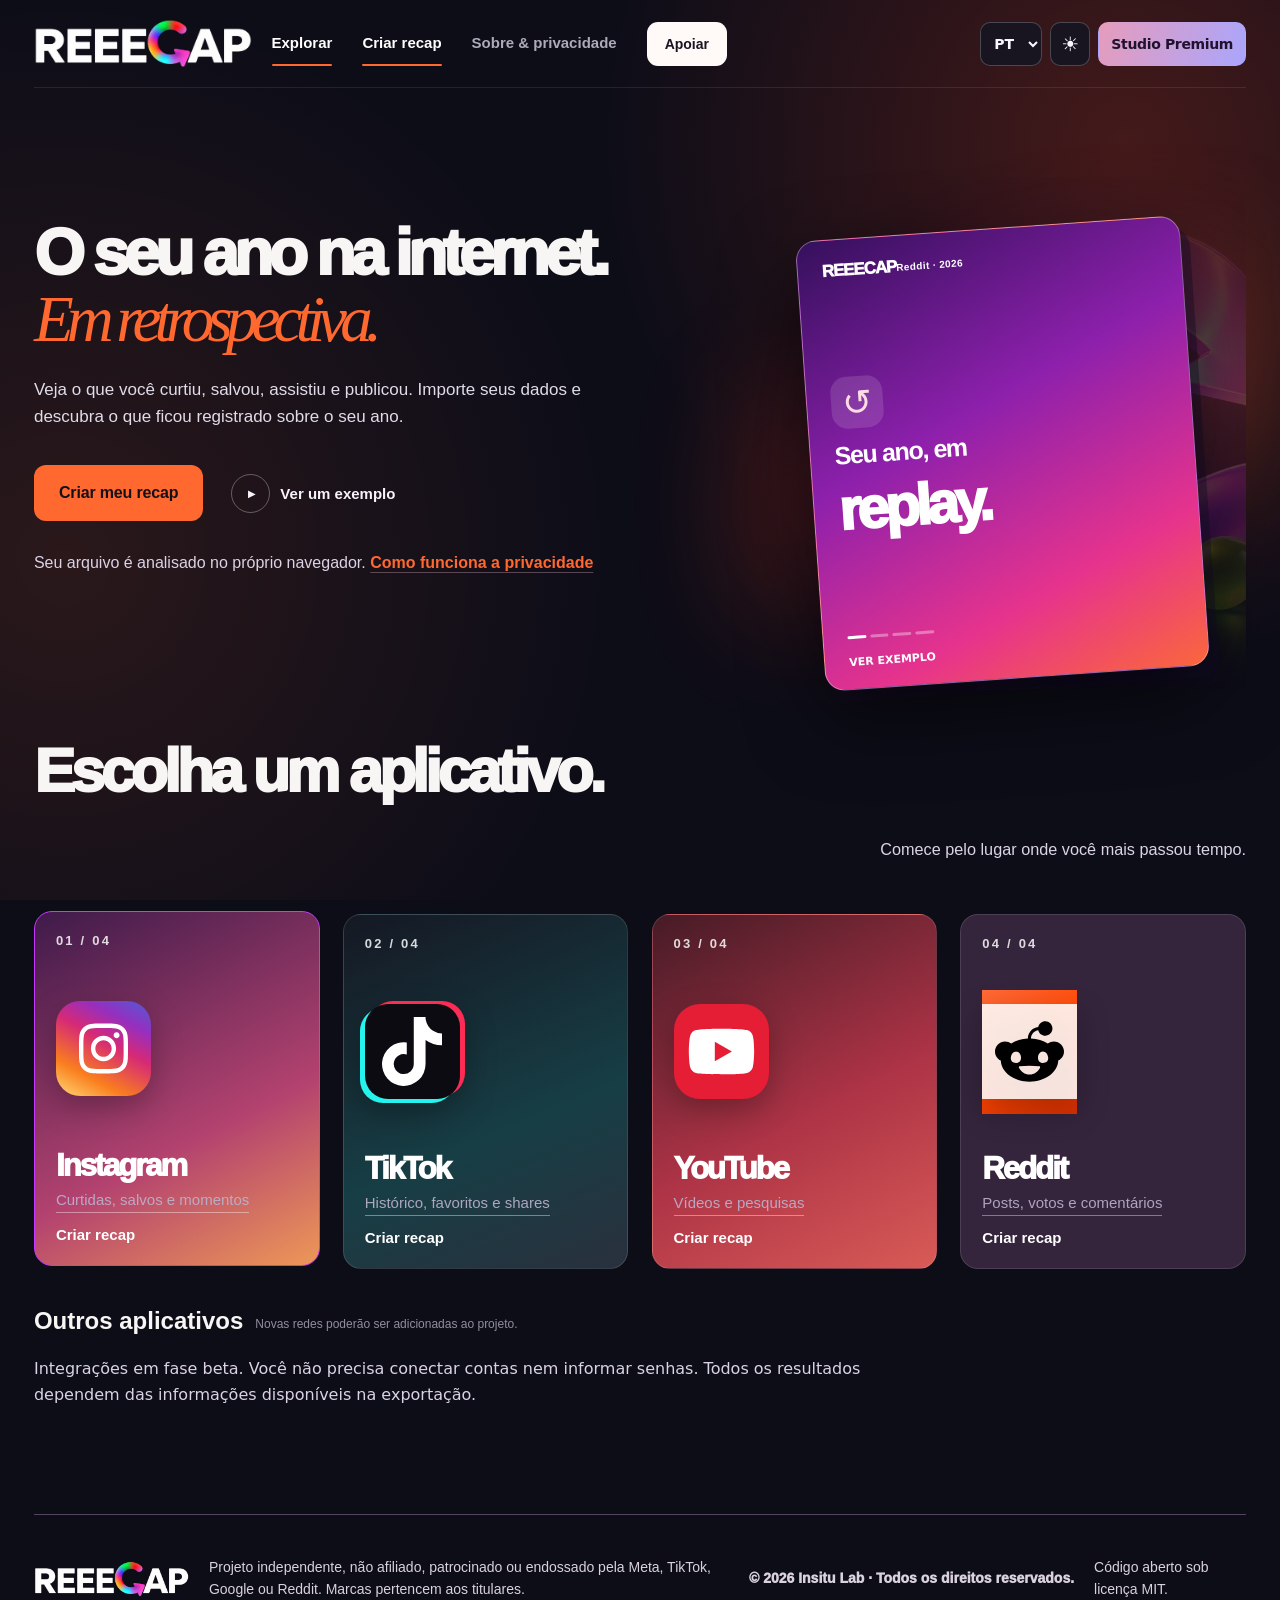
==== commit 92734bfa: "Add files via upload" ====
--- a/index.html
+++ b/index.html
@@ -6,7 +6,7 @@
 <meta content="width=device-width,initial-scale=1,viewport-fit=cover" name="viewport"/>
 <meta content="#080914" name="theme-color"/>
 <meta content="A sua vida digital em retrospectivas imersivas. Instagram, TikTok, YouTube e Reddit. 100% local, gratuito, código aberto." name="description"/>
-<meta content="default-src 'none'; script-src 'self'; style-src 'self'; style-src-attr 'unsafe-inline'; img-src 'self' data: blob:; media-src 'self' blob:; font-src 'self'; worker-src 'self'; manifest-src 'self'; connect-src 'none'; object-src 'none'; base-uri 'none'; form-action 'none'" http-equiv="Content-Security-Policy"/>
+<meta content="default-src 'none'; script-src 'self'; style-src 'self'; style-src-attr 'unsafe-inline'; img-src 'self' data: blob: https://images.wondershare.com https://www.multcloud.com https://storage.ghost.io https://resource.gbyte.com https://www.expressvpn.com; media-src 'self' blob:; font-src 'self'; worker-src 'self'; manifest-src 'self'; connect-src 'none'; object-src 'none'; base-uri 'none'; form-action 'none'" http-equiv="Content-Security-Policy"/>
 <meta content="no-referrer" name="referrer"/>
 <link href="./manifest.webmanifest" rel="manifest"/>
 <link href="./assets/favicon.svg" rel="icon" type="image/svg+xml"/>
@@ -14,11 +14,11 @@
 <link href="./atelier.css" rel="stylesheet"/>
 <link href="./edition-02.css" rel="stylesheet"/>
 <title>REEECAP — recap everything.</title>
-<link href="./edition-03.css" rel="stylesheet"/><link href="./edition-04.css" rel="stylesheet"/><link href="./edition-05.css" rel="stylesheet"/><link href="./experience.css" rel="stylesheet"/><link href="./edition-06.css" rel="stylesheet"/></head>
+<link href="./edition-03.css" rel="stylesheet"/><link href="./edition-04.css" rel="stylesheet"/><link href="./edition-05.css" rel="stylesheet"/><link href="./experience.css" rel="stylesheet"/><link href="./edition-06.css" rel="stylesheet"/><link href="./edition-07.css" rel="stylesheet"/></head>
 <body data-view="home">
 <div aria-hidden="true" class="ambient ambient-a"></div><div aria-hidden="true" class="ambient ambient-b"></div>
 <header class="site-header wrap">
-<a aria-label="REEECAP, início" class="brand" data-view-link="home" href="#inicio"><img alt="" class="brand-logo" height="61" src="./assets/reeecap-logo-3.png" width="265"/></a>
+<a aria-label="REEECAP, início" class="brand" data-view-link="home" href="#inicio"><img alt="" class="brand-logo" height="61" src="./assets/reeecap-logo-3.png" width="265"/><img alt="" aria-hidden="true" class="brand-logo brand-logo-light" height="61" src="./assets/reeecap-logo-darktext.png" width="265"/></a>
 <nav aria-label="Navegação principal" class="header-actions"><a aria-current="page" class="nav-link is-active" data-view-link="home" href="#plataformas">Explorar</a><a class="nav-link" data-view-link="home" href="#plataformas">Criar recap</a><a class="nav-link" data-view-link="about" href="#privacidade">Sobre &amp; privacidade</a><a class="header-support" data-view-link="about" href="#apoie">Apoiar </a></nav>
 </header>
 <main>
@@ -90,7 +90,7 @@
 <div class="do-not-export"><div><strong>Não selecione:</strong> <span id="notExport">Mensagens, contatos, informações de segurança, localização e mídias completas.</span> Essas informações não são necessárias para uma retrospectiva pública. <strong id="formatAdvice">Formato: JSON, período: todo o período.</strong> Assim você pode escolher o ano dentro do site.</div></div>
 <a class="text-link" href="https://accountscenter.instagram.com/info_and_permissions/" id="exportLink" rel="noopener noreferrer" target="_blank">Ajuda oficial de exportação</a>
 <div class="pane-actions"><button class="guide-button primary-guide advance-step" data-next-step="3" type="button">Continuar para importar</button></div></div>
-<div class="step-main-pane" id="stepPane3" role="tabpanel"><div class="step-overline">Importação</div><h3>Seu arquivo, por favor.</h3><p>Use o botão no painel ao lado para selecionar o ZIP ou JSON exportado. Não é necessário enviar o arquivo a nenhum servidor.</p><p class="step-soft">A análise pode demorar um pouco se o arquivo for muito grande.</p></div>
+<div class="step-main-pane" id="stepPane3" role="tabpanel"><div class="step-overline">Importação</div><h3>Tudo pronto para importar.</h3><p>Selecione abaixo o ZIP ou JSON da sua rede social. A análise acontece no seu aparelho, sem enviar seus dados para um servidor.</p><p class="step-soft">A análise pode demorar um pouco se o arquivo for muito grande.</p></div>
 </section>
 <section class="import-section" id="importar">
 <div class="wrap import-wrap"><div class="section-lead center"><h2>Importar arquivo</h2><p>Importe os dados do <strong id="importPlatform">Instagram</strong>. A análise acontece no seu aparelho.</p></div>
@@ -115,7 +115,7 @@
 <section class="privacy-section wrap" id="privacidade"><div class="privacy-icon"><img alt="" height="84" src="./assets/icons/shield.svg" width="84"/></div><div><h2>Privacidade e código aberto</h2><p>A análise dos arquivos acontece no seu navegador. Não usamos servidor para ler seu ZIP, não pedimos acesso à conta e não armazenamos suas atividades. Os resultados dependem dos registros presentes na exportação.</p><div class="privacy-pills"><span>Arquivos ficam no aparelho</span><span>Código auditável</span><span>Sem login</span></div><a class="text-link" href="./PRIVACIDADE.md" rel="noopener" target="_blank">Ler política de privacidade</a></div></section>
 <section class="support-section wrap" id="apoie"><div class="support-card"><div><h2>Apoie o REEECAP</h2><p>O projeto é gratuito. Se gostar, você pode contribuir via Pix. Isso é totalmente opcional.</p><button class="support-btn" id="pixButton" type="button">Apoiar via Pix</button><p class="tiny-note" id="pixHint">O desenvolvedor ainda não configurou a chave Pix.</p></div></div></section>
 </main>
-<footer class="site-footer wrap"><div aria-label="REEECAP" class="brand" role="img"><img alt="" class="brand-logo" height="61" src="./assets/reeecap-logo-3.png" width="265"/></div><p>Projeto independente, não afiliado, patrocinado ou endossado pela Meta, TikTok, Google ou Reddit. Marcas pertencem aos titulares.</p><span>© 2026 Insitu Lab · Todos os direitos reservados.</span><small>Código aberto sob licença MIT.</small></footer>
+<footer class="site-footer wrap"><div aria-label="REEECAP" class="brand" role="img"><img alt="" class="brand-logo" height="61" src="./assets/reeecap-logo-3.png" width="265"/><img alt="" aria-hidden="true" class="brand-logo brand-logo-light" height="61" src="./assets/reeecap-logo-darktext.png" width="265"/></div><p>Projeto independente, não afiliado, patrocinado ou endossado pela Meta, TikTok, Google ou Reddit. Marcas pertencem aos titulares.</p><span>© 2026 Insitu Lab · Todos os direitos reservados.</span><small>Código aberto sob licença MIT.</small></footer>
 <div aria-label="Sua retrospectiva" aria-modal="true" class="recapop-overlay hidden" id="recapopOverlay" role="dialog">
 <div class="story-backdrop" id="storyBackdrop"></div><div class="story-backdrop story-backdrop-next" id="storyBackdropNext"></div>
 <div class="recapop-shell"><div class="story-progress" id="storyProgress"></div><div class="story-header"><span aria-label="REEECAP" class="story-logo" role="img"><img alt="" class="brand-logo" height="61" src="./assets/reeecap-logo-3.png" width="265"/></span><div class="story-controls"><button aria-label="Voltar ao Story anterior" id="backStory" type="button"><svg aria-hidden="true" viewBox="0 0 24 24" width="22" height="22" fill="none" stroke="currentColor" stroke-width="2" stroke-linecap="round" stroke-linejoin="round"><path d="m14.5 5-7 7 7 7"/></svg></button><button aria-label="Ativar música" aria-pressed="false" id="musicToggle" type="button"><svg viewBox="0 0 24 24" width="19" height="19" fill="none" stroke="currentColor" stroke-width="1.8" stroke-linecap="round" stroke-linejoin="round" aria-hidden="true"><path d="M9 17V5l11-2v12"/><circle cx="6" cy="18" r="3"/><circle cx="17" cy="16" r="3"/></svg></button><button aria-label="Pausar ou continuar a história" id="pauseStory" type="button"><svg aria-hidden="true" viewBox="0 0 24 24" width="19" height="19" fill="currentColor"><rect x="6" y="4" width="4" height="16" rx="1"/><rect x="14" y="4" width="4" height="16" rx="1"/></svg></button><button aria-label="Fechar retrospectiva" id="closeStory" type="button">✕</button></div></div>
--- a/edition-06.css
+++ b/edition-06.css
@@ -74,3 +74,13 @@
 @media(min-width:611px) and (max-width:880px){.hero h1{white-space:normal;font-size:clamp(42px,6vw,57px)!important}.hero-right{overflow:hidden;border-radius:16px}}
 @media(min-width:881px) and (max-width:1180px){.hero-right{max-width:100%;overflow:hidden;border-radius:16px}}
 @media(min-width:881px){.hero-right{max-width:100%;overflow:hidden}}
+
+/* Evidence-backed guidance, with publisher-hosted reference images and visible attribution. */
+.guide-example-link{display:grid;gap:6px;text-decoration:none;color:inherit;border:1px solid #ffffff28;border-radius:10px;overflow:hidden;background:#201a2a}
+.guide-example-image{display:block;width:100%;height:170px;object-fit:contain;background:#fbfaf9}
+.guide-example-credit{font-size:10px;line-height:1.4;color:#ead6e5;padding:0 10px 10px}
+.guide-example-link:hover{border-color:#eda2d2}
+.guide-screen:has(.guide-example-link){min-height:265px}
+@media(max-width:610px){.guide-example-image{height:190px}.guide-screen:has(.guide-example-link){min-height:285px}}
+
+.reeecap-music-library{margin:18px 0;padding:16px;border:1px solid #f5b6d153;border-radius:13px;background:linear-gradient(130deg,#c97bba17,#805ac018)}.reeecap-music-library strong{font-size:13px;color:#fff}.reeecap-music-library p{font-size:12px!important;margin:7px 0!important}.reeecap-music-links{display:flex;gap:7px;flex-wrap:wrap}.reeecap-music-links a{font-size:12px;color:#ffc5de;background:#ffb2d713;border:1px solid #ffa6d43d;padding:7px 10px;border-radius:8px;font-weight:750;text-decoration:none}.reeecap-music-links a:hover{background:#ffa6d42a}.reeecap-music-library small{display:block;font-size:10px;color:#c2a9c9;margin-top:10px}
--- a/edition-07.css
+++ b/edition-07.css
@@ -0,0 +1,265 @@
+/* REEECAP 2.3 · visual review from creator screenshots, 17 Nov 2026.
+   Full-width desktop composition; deliberate type scale, real light theme and aligned import flow.
+   Maintains the existing independent brand and user privacy model. */
+:root{--reeecap-electric:#ca38ff;--reeecap-violet:#7432ff;--reeecap-magenta:#f136aa;--reeecap-ink:#10101a}
+body[data-theme="instagram"]{--theme-accent:#e340d4;--theme-second:#be266d;--theme-third:#ed7351;--theme-paper:#fffaff}
+body[data-theme="tiktok"]{--theme-accent:#25e9ed;--theme-second:#e52c72;--theme-third:#853bff;--theme-paper:#f8fcff}
+body[data-theme="youtube"]{--theme-accent:#ff4b5c;--theme-second:#d92a41;--theme-third:#862eff;--theme-paper:#fffafb}
+body[data-theme="reddit"]{--theme-accent:#ff682f;--theme-second:#ea3f20;--theme-third:#8937ff;--theme-paper:#fffaf7}
+body{--lime:var(--reeecap-electric);--pink:var(--reeecap-magenta);background-color:#0d0d18}
+/* Use the screen, but keep a measured editorial inset to avoid clipped text. */
+body[data-view="home"] .wrap,body[data-view="studio"] .wrap,body[data-view="about"] .wrap{
+ width:calc(100% - clamp(32px,5.3vw,112px));max-width:2400px;margin-inline:auto;
+}
+.site-header{min-height:88px;height:auto;gap:20px}
+.site-header .nav-link{font-size:15px;line-height:1.25}
+.site-header .header-support{font-size:14px;border-radius:11px;min-height:44px;display:inline-flex;align-items:center}
+.experience-tools select,.experience-tools button{font-size:14px;min-height:44px}
+.site-header .brand-logo{width:clamp(195px,17vw,265px);height:auto;max-width:100%}
+.brand-logo-light{display:none!important}
+body[data-appearance="light"] .site-header .brand,body[data-appearance="light"] .site-footer .brand{background:none!important;border:0!important;padding:0!important;border-radius:0!important}
+body[data-appearance="light"] :is(.site-header,.site-footer) .brand-logo:not(.brand-logo-light){display:none!important}
+body[data-appearance="light"] :is(.site-header,.site-footer) .brand-logo-light{display:block!important}
+/* The headline must never occupy the preview's column. */
+.hero{min-height:clamp(580px,67vh,760px);max-height:none;grid-template-columns:minmax(0,1.13fr) minmax(0,.87fr);align-items:center;column-gap:clamp(38px,3.7vw,92px);padding:36px 0 20px}
+.hero-left{z-index:2;min-width:0;padding:0}
+.hero h1{font-size:clamp(49px,5.08vw,95px)!important;line-height:1.025;letter-spacing:-.078em;margin:0 0 24px;overflow-wrap:normal;max-width:100%}
+.hero h1 em{color:var(--theme-accent)!important;font-style:italic}
+.hero-sub{font-size:clamp(17px,1.23vw,21px);line-height:1.58;color:#e0dce9;max-width:620px}
+.hero-actions{margin-top:30px;gap:16px;flex-wrap:wrap}
+.hero-actions .primary-btn{font-size:16px;min-height:56px;padding:15px 25px;border-radius:12px;background:var(--theme-accent);color:#141018;font-weight:820}
+.hero-actions .primary-btn:hover{background:#fff;color:#1b0d20}
+.hero-actions .ghost-btn{font-size:15px;min-height:53px;color:#f8f3fb}
+.hero-trust{font-size:16px;line-height:1.6;color:#dbd3e5;font-weight:530;margin-top:24px;max-width:690px}
+.hero-trust a{color:#f5b8ff;font-weight:750;text-underline-offset:4px}
+.hero-right{width:100%;max-width:100%;height:clamp(430px,57vh,610px);min-width:0;margin:0;display:flex;align-items:center;justify-content:center;overflow:visible;transform:translateY(36px)}
+.preview-stage{height:min(500px,88%);width:min(390px,76%);margin:40px 0 0 4%;flex:0 0 auto;transform:rotate(-4deg);background:linear-gradient(154deg,#35105d 0%,#8d20ac 41%,#e6338d 75%,#fa673c 100%);box-shadow:0 28px 76px #0009,9px 12px 0 #170e2c6b}
+.preview-stage:hover,.preview-stage:focus-visible{transform:rotate(-1deg) translateY(-6px) scale(1.01)}
+.hero-art{opacity:.30;object-position:center;filter:saturate(1.4)}
+/* Larger labels, no decorative white bars, no unreadable microtype. */
+.platforms-section{padding:48px 0 90px}
+.platforms-section .section-lead h2{font-size:clamp(42px,4.8vw,72px);margin:0 0 17px}
+.platforms-section .section-lead p{font-size:clamp(16px,1.27vw,20px);line-height:1.6;color:#dcd4e5;max-width:670px}
+.platform-grid{gap:clamp(15px,1.8vw,30px)!important;margin-top:40px}
+.platform-card{min-height:355px;border-radius:18px;box-shadow:none!important}
+.platform-card .platform-no{font-size:13px;opacity:.83}
+.platform-bottom strong{font-size:clamp(25px,2.45vw,39px)}
+.platform-bottom small{font-size:15px;line-height:1.5}
+.platform-card .platform-cta{font-size:15px}
+.platform-after{border:none!important;margin:0;padding:36px 0 0!important}
+.platform-after strong{font-size:24px;line-height:1.3}
+.platform-after span{font-size:17px;line-height:1.5;margin-top:7px;opacity:1;color:#d2c9dd}
+.platform-note{border:0!important;box-shadow:none!important;font-size:16px!important;line-height:1.65!important;color:#dbd3e3!important;max-width:870px;margin:20px 0 0!important}
+/* Creator feedback: navigation and instructions should be comparable in size to ordinary modern websites. */
+.studio-heading{display:flex;align-items:center;gap:24px;padding:48px 0 26px}
+.studio-heading h1{font-size:clamp(38px,4vw,61px);line-height:1.04}
+.studio-heading p{font-size:17px;line-height:1.55;color:#d7cfe0;margin-top:10px}
+.studio-back{display:inline-flex!important;align-items:center!important;justify-content:center;gap:10px;border:1px solid #84798f;background:#272032;color:#f8f4fa;font-size:15px;line-height:1.2;min-height:48px;padding:12px 18px;border-radius:12px;box-shadow:none}
+.studio-back svg{width:20px;height:20px;display:block;flex:0 0 auto}
+.studio-back span{display:inline!important;font-size:15px!important;margin:0!important}
+.studio-back:hover{border-color:#b67cff;background:#3a2854;color:#fff}
+.studio-layout{width:100%;grid-template-columns:minmax(0,1fr);gap:21px;padding-bottom:60px}
+.studio-layout .steps-grid{max-width:980px;gap:12px;margin-bottom:24px}
+.studio-layout .step-card{min-height:102px;padding:18px 21px;border-color:#5e4e74;background:#1b1827}
+.studio-layout .step-card h3{font-size:17px;font-weight:720;line-height:1.4;max-width:360px}
+.studio-layout .step-num{font-size:16px;color:#e9afff!important;font-weight:800}
+.studio-layout .step-card.active{background:#3e205e;border-color:#af56ff}
+.studio-layout .step-card.active:after{display:none}
+.studio-layout .step-main-pane,.studio-layout .export-panel{padding:clamp(28px,3.1vw,52px);min-height:0;border:1px solid #5b4c72;background:#191726;color:#f9f5fa;border-radius:18px}
+.studio-layout .step-main-pane h3{font-size:clamp(29px,2.7vw,42px);line-height:1.12;color:#fff}
+.studio-layout .step-main-pane p{font-size:17px!important;line-height:1.7!important;color:#e0d7e8!important;max-width:780px}
+.studio-layout .step-main-pane .step-soft{color:#f5bcea!important;font-size:16px!important}
+.studio-layout .step-privacy-note{font-size:15px;line-height:1.6;color:#d6cce2}
+.studio-layout .guide-screen{min-height:250px;background:#100f1b;border-color:#554761;padding:17px}
+.studio-layout .guide-screen-head{font-size:15px;color:#f8ecfb}
+.studio-layout .guide-screen p{font-size:15px!important;line-height:1.55!important;color:#e4dbe8!important}
+.studio-layout .guide-screen-highlight{font-size:16px;line-height:1.45;min-height:52px;color:#fff}
+.guide-screens-caption,.guide-source{font-size:15px!important;line-height:1.5!important;color:#dfb2fd!important}
+.guide-source{font-weight:750}
+.studio-layout .guide-button{font-size:15px;min-height:50px}
+.studio-layout .export-panel .tag,.studio-layout .check-group h4{font-size:16px;color:#f6eafa}
+.studio-layout .category-tags span{font-size:15px;padding:11px 14px;background:#352148;border-color:#6d4385;color:#f8f0fa}
+.studio-layout .category-tags.secondary span{background:#2b2937;border-color:#51495d}
+.studio-layout .do-not-export{font-size:15px;line-height:1.65}
+.studio-layout .do-not-export strong{color:#fff}
+/* Single visual column width for import text and import control. */
+.studio-layout[data-step="3"] #stepPane3{padding:20px 0 6px!important;background:transparent!important;border:0!important;border-radius:0!important;box-shadow:none!important;animation:none;min-height:0}
+.studio-layout[data-step="3"] #stepPane3 h3{font-size:clamp(30px,3.1vw,48px);margin:0 0 12px}
+.studio-layout[data-step="3"] #stepPane3 p{margin:6px 0!important;max-width:1000px}
+.studio-layout .import-section{margin:0!important;padding:0!important;width:100%!important;border:none!important;background:transparent!important;display:flex;min-width:0}
+.studio-layout .import-wrap{width:100%!important;min-width:0;margin:0!important;min-height:0;padding:clamp(24px,3vw,52px)!important;border-radius:18px;background:#241635!important;color:#fff;border:1px solid #604282;box-shadow:none}
+.studio-layout .import-section .section-lead h2{font-size:clamp(35px,3.5vw,53px);margin:0 0 8px;color:#fff}
+.studio-layout .import-section .section-lead p{font-size:17px!important;line-height:1.6;color:#ede4f5;max-width:850px}
+.studio-layout .dropzone{background:#161123!important;color:#fff!important;border:2px dashed #a56fe5!important;border-radius:16px;padding:35px 25px 26px;min-height:295px;margin-top:26px;box-shadow:none}
+.studio-layout .dropzone h3{font-size:clamp(25px,2.4vw,36px);color:#fff}
+.studio-layout .dropzone h3 span{color:#e48fff}
+.studio-layout .dropzone p{font-size:16px;line-height:1.6;color:#e1d4ea}
+.upload-emblem{background:#632ebf;color:#fff}
+.studio-layout .upload-inner{color:#fff}
+.studio-layout .upload-btn{min-height:52px;font-size:16px;padding:13px 24px;margin:18px auto 14px;background:#7c2dde!important;color:#fff!important;border-radius:12px;border:1px solid #bd83ff}
+.studio-layout .upload-btn:hover{background:#a33cff!important}
+.studio-layout .upload-foot{border-top:1px solid #564267;color:#e1d5e9;font-size:14px;line-height:1.55;padding-top:18px}
+.studio-layout .demo-inline{font-size:15px;color:#e1d6ef;margin-top:20px}
+.studio-layout .demo-inline button{font-size:15px;color:#e6b5ff}
+.studio-layout .processing{color:#fff;background:#342247}
+.studio-layout .processing-text span{color:#e9dbee;font-size:14px}
+/* Footer text must be legible in both appearances. */
+.site-footer{border-top:1px solid #51465e;gap:20px;padding:28px 0 35px}
+.site-footer p,.site-footer span,.site-footer small{font-size:14px!important;line-height:1.55;color:#dad1df!important;letter-spacing:0!important}
+.site-footer .brand-logo{width:155px;height:auto}
+/* Full light theme: surfaces and foreground colors all invert together. */
+body[data-appearance="light"]{background:#f7f7fb!important;color:#181523!important}
+body[data-appearance="light"] .site-header{background:transparent!important;border-bottom-color:#dbd7e7}
+body[data-appearance="light"] .site-header .nav-link{color:#201b2e}
+body[data-appearance="light"] .header-support{background:#21172a;color:#fff;border-color:#21172a}
+body[data-appearance="light"] .header-support:hover{background:#492e6a;color:#fff}
+body[data-appearance="light"] .hero h1{color:#14101c}
+body[data-appearance="light"] .hero h1 em{color:#7921b6!important}
+body[data-appearance="light"] .hero-sub,body[data-appearance="light"] .platforms-section .section-lead p,body[data-appearance="light"] .hero-trust,body[data-appearance="light"] .platform-note,body[data-appearance="light"] .platform-after span{color:#443951!important}
+body[data-appearance="light"] .hero-trust a{color:#6514a4!important}
+body[data-appearance="light"] .hero-actions .primary-btn{background:#6b20cc!important;color:#fff!important}
+body[data-appearance="light"] .hero-actions .ghost-btn{color:#281732!important;border-color:#7b647e;background:#fff}
+body[data-appearance="light"] .play-disc{color:#29192c!important;border-color:#a593b0}
+body[data-appearance="light"] .hero-art{opacity:.22}
+body[data-appearance="light"] .hero-right:before{opacity:.26}
+body[data-appearance="light"] .platform-after strong{color:#1f172a}
+body[data-appearance="light"] .platform-card{border-color:#9486a7}
+body[data-appearance="light"] .studio-heading h1{color:#181321}
+body[data-appearance="light"] .studio-heading p{color:#544d62}
+body[data-appearance="light"] .studio-back{background:#fff;color:#2d1d42;border-color:#8f7ea8}
+body[data-appearance="light"] .studio-back:hover{background:#eae2fc;color:#2c1151}
+body[data-appearance="light"] .studio-layout .step-card{background:#fff;color:#20192d;border-color:#c3bad2}
+body[data-appearance="light"] .studio-layout .step-card.active{background:#ece4ff;border-color:#6735c1;color:#291b44}
+body[data-appearance="light"] .studio-layout .step-num{color:#6430b0!important}
+body[data-appearance="light"] .studio-layout .step-main-pane,body[data-appearance="light"] .studio-layout .export-panel{background:#fff;border-color:#d4cada;color:#191526;box-shadow:0 12px 42px #25143a12}
+body[data-appearance="light"] .studio-layout .step-main-pane h3,body[data-appearance="light"] .studio-layout .export-panel h3{color:#23182f}
+body[data-appearance="light"] .studio-layout .step-main-pane p,body[data-appearance="light"] .studio-layout .step-privacy-note{color:#4b4356!important}
+body[data-appearance="light"] .studio-layout .step-main-pane .step-soft{color:#703b9b!important}
+body[data-appearance="light"] .studio-layout .guide-screen{background:#f4f1fa;border-color:#d7cee3;color:#281b3a}
+body[data-appearance="light"] .studio-layout .guide-screen-head{color:#271c33}
+body[data-appearance="light"] .studio-layout .guide-screen p{color:#53495b!important}
+body[data-appearance="light"] .studio-layout .guide-screen-highlight{background:#e9e3f2;border-color:#d4c6e6;color:#23162f}
+body[data-appearance="light"] .studio-layout .step-main-pane .guide-source,body[data-appearance="light"] .guide-screens-caption{color:#712fb0!important}
+body[data-appearance="light"] .studio-layout .step-main-pane .secondary-guide{color:#301d44;background:#ece8f5;border-color:#beb0ce}
+body[data-appearance="light"] .studio-layout .step-main-pane .guide-button:not(.primary-guide){color:#301d44;background:#eee9f6;border-color:#beb0ce}
+body[data-appearance="light"] .studio-layout .step-main-pane .primary-guide{background:#6531d1!important;color:#fff!important}
+body[data-appearance="light"] .studio-layout .check-group h4{color:#281d33}
+body[data-appearance="light"] .studio-layout .category-tags span{background:#ede5fb;color:#2f1f41;border-color:#d7c8eb}
+body[data-appearance="light"] .studio-layout .category-tags.secondary span{background:#f1f0f4;border-color:#d4cbdc}
+body[data-appearance="light"] .studio-layout .do-not-export{background:#f5f2f8;color:#4b3c54;border-color:#e0d6e4}
+body[data-appearance="light"] .studio-layout .do-not-export strong{color:#282033}
+body[data-appearance="light"] .studio-layout .import-wrap{background:#fff!important;color:#23182d;border-color:#d3c5e0}
+body[data-appearance="light"] .studio-layout .import-section .section-lead h2{color:#1b1524}
+body[data-appearance="light"] .studio-layout .import-section .section-lead p{color:#52485f}
+body[data-appearance="light"] .studio-layout .dropzone{background:#f7f3fc!important;color:#211629!important;border-color:#8752c7!important}
+body[data-appearance="light"] .studio-layout .dropzone h3{color:#211629}
+body[data-appearance="light"] .studio-layout .dropzone h3 span{color:#672f9b}
+body[data-appearance="light"] .studio-layout .dropzone p{color:#584b65}
+body[data-appearance="light"] .studio-layout .upload-foot{color:#51445d;border-color:#dfd6e6}
+body[data-appearance="light"] .studio-layout .demo-inline{color:#55465b}
+body[data-appearance="light"] .studio-layout .demo-inline button{color:#672ca9}
+body[data-appearance="light"] .site-footer{border-color:#d3ccdc}
+body[data-appearance="light"] .site-footer p,body[data-appearance="light"] .site-footer span,body[data-appearance="light"] .site-footer small{color:#3f344d!important}
+body[data-appearance="light"] .site-footer .brand{background:transparent!important}
+body[data-appearance="light"] .privacy-section,body[data-appearance="light"] .support-card{background:#fff;color:#21182e;border-color:#d4c8dd}
+body[data-appearance="light"] .privacy-section h2,body[data-appearance="light"] .support-section h2,body[data-appearance="light"] .features-section h2{color:#211529}
+body[data-appearance="light"] .privacy-section p,body[data-appearance="light"] .support-section p,body[data-appearance="light"] .features-section .section-lead p{color:#4b4355}
+body[data-appearance="light"] .privacy-pills span{background:#f4eff8;border-color:#dbd1e4;color:#2a2132}
+body[data-appearance="light"] .feature-card{box-shadow:none}
+/* Tablets: two columns remain distinct and do not overlap. */
+@media(max-width:1100px) and (min-width:701px){
+ .hero{grid-template-columns:minmax(0,1.08fr) minmax(0,.92fr);gap:25px;min-height:580px}
+ .hero h1{font-size:clamp(43px,5vw,60px)!important}
+ .hero-right{height:460px;transform:translateY(44px);overflow:hidden;border-radius:18px}
+ .preview-stage{width:min(320px,82%);height:410px;margin:22px 0 0}
+ .platform-grid{grid-template-columns:repeat(2,minmax(0,1fr))}
+}
+@media(max-width:700px){
+ body[data-view="home"] .wrap,body[data-view="studio"] .wrap,body[data-view="about"] .wrap{width:calc(100% - 36px)}
+ .site-header{min-height:68px;height:auto;gap:8px;padding:12px 0}
+ .site-header .brand-logo{width:clamp(125px,35vw,175px)}
+ .site-header .experience-tools{gap:6px}
+ .experience-tools select,.experience-tools button{min-height:39px;font-size:12px}
+ .hero{display:flex;flex-direction:column;align-items:stretch;gap:20px;padding:36px 0 10px;min-height:0}
+ .hero-left{order:1;padding:0}
+ .hero h1{font-size:clamp(37px,9vw,66px)!important;line-height:1.04;letter-spacing:-.07em;margin:0 0 20px}
+ .hero h1 em{white-space:normal}
+ .hero-sub{font-size:16px;line-height:1.63;max-width:580px}
+ .hero-actions{margin-top:22px;gap:12px}
+ .hero-actions .primary-btn{font-size:15px;padding:12px 18px;min-height:52px}
+ .hero-actions .ghost-btn{font-size:14px}
+ .hero-trust{font-size:15px;line-height:1.55;margin-top:23px;max-width:500px}
+ .hero-right{order:2;transform:none;max-width:100%;width:100%;height:320px;margin:10px 0 0;overflow:hidden;border-radius:16px}
+ .hero-right:before{inset:-20px}
+ .preview-stage{width:min(205px,65%);height:280px;margin:0;transform:rotate(-4deg);padding:12px 15px}
+ .stage-body strong{font-size:40px}
+ .platforms-section{padding:45px 0 60px}
+ .platforms-section .section-lead h2{font-size:clamp(36px,10vw,56px)}
+ .platforms-section .section-lead p{font-size:16px}
+ .platform-grid{gap:17px!important;margin-top:30px}
+ .platform-after{padding-top:22px!important}
+ .platform-after strong{font-size:22px!important}
+ .platform-after span{font-size:16px!important;opacity:1}
+ .platform-note{font-size:15px!important;margin-top:17px!important}
+ .studio-heading{display:flex;flex-direction:column;align-items:stretch;gap:15px;padding:32px 0 18px}
+ .studio-heading h1{font-size:clamp(34px,8.7vw,47px);margin:0 0 7px}
+ .studio-heading p{font-size:16px;max-width:none}
+ .studio-back{align-self:flex-start;width:auto;height:auto;min-height:44px;padding:10px 15px;overflow:visible;white-space:normal}
+ .studio-back svg{width:17px;height:17px}
+ .studio-back span{display:inline!important;font-size:14px!important}
+ .studio-layout{padding-bottom:45px}
+ .studio-layout .steps-grid{gap:8px;margin-bottom:18px}
+ .studio-layout .step-card{padding:13px 10px;min-height:103px;border-radius:12px}
+ .studio-layout .step-num{font-size:13px}
+ .studio-layout .step-card h3{font-size:clamp(12px,3.5vw,16px);line-height:1.32;margin-top:8px}
+ .studio-layout .step-main-pane,.studio-layout .export-panel{padding:25px 21px;min-height:0}
+ .studio-layout .step-main-pane h3{font-size:clamp(27px,7.6vw,38px)}
+ .studio-layout .step-main-pane p{font-size:15px!important;line-height:1.65!important}
+ .studio-layout .step-main-pane .step-soft{font-size:15px!important}
+ .studio-layout .guide-screen{min-height:260px;padding:13px}
+ .studio-layout .guide-screen p{font-size:14px!important}
+ .studio-layout .guide-screen-head{font-size:14px}
+ .studio-layout .step-privacy-note{font-size:14px}
+ .studio-layout .guide-button{font-size:14px}
+ .studio-layout[data-step="3"] #stepPane3{padding:8px 0 6px!important}
+ .studio-layout[data-step="3"] #stepPane3 h3{font-size:30px;margin:0 0 11px}
+ .studio-layout .import-wrap{padding:24px 18px!important}
+ .studio-layout .import-section .section-lead h2{font-size:34px}
+ .studio-layout .import-section .section-lead p{font-size:16px!important}
+ .studio-layout .dropzone{padding:23px 14px 25px;min-height:270px}
+ .studio-layout .dropzone h3{font-size:27px}
+ .studio-layout .dropzone p{font-size:15px}
+ .studio-layout .upload-foot{font-size:13px;line-height:1.5}
+ .studio-layout .demo-inline,.studio-layout .demo-inline button{font-size:14px}
+ .site-footer{display:grid;gap:14px;padding:26px 0 115px}
+ .site-footer p,.site-footer span,.site-footer small{font-size:13px!important;line-height:1.55!important}
+ body[data-appearance="light"] .mobile-dock{background:#fffffff2;border-color:#d8cedf;box-shadow:0 8px 20px #2b174526}
+ body[data-appearance="light"] .mobile-dock a{color:#42354f}
+ body[data-appearance="light"] .mobile-dock a.is-active{color:#5726a8;background:#eee4fa}
+}
+@media(max-width:375px){
+ body[data-view="home"] .wrap,body[data-view="studio"] .wrap,body[data-view="about"] .wrap{width:calc(100% - 28px)}
+ .site-header .brand-logo{width:118px}
+ .experience-tools{gap:4px}
+ .experience-tools #reeecapPremium{max-width:103px;padding:0 7px;font-size:11px}
+ .hero h1{font-size:clamp(34px,9.1vw,42px)!important}
+ .studio-layout .step-card{padding:11px 8px;min-height:104px}
+ .studio-layout .step-card h3{font-size:12px}
+ .studio-layout .import-wrap{padding:21px 15px!important}
+ .studio-layout .dropzone{padding:19px 12px}
+}
+@media(prefers-reduced-motion:reduce){.preview-stage{transition:none!important}}
+/* Keep large hero artwork inside the available column at 1280/1920 px. */
+.hero-right .hero-art{width:100%;max-width:100%;min-width:0;margin-left:0;object-fit:cover}
+
+/* Explicit opt-in for publisher-hosted screenshots; no silent third-party image fetches. */
+.guide-example-wrapper{display:grid;gap:10px;margin-top:8px;padding:14px;border:1px solid #725a8d;background:#1e152b;border-radius:12px}
+.guide-load-button{width:100%;min-height:49px;background:#5d2bd0;color:white;border:1px solid #b18dff;border-radius:10px;font-size:15px;font-weight:750;cursor:pointer;padding:11px 12px}
+.guide-load-button:hover{background:#8331db}
+.guide-load-button:disabled{cursor:progress;opacity:.8}
+.guide-example-wrapper .guide-example-image{width:100%;height:auto;max-height:260px;object-fit:contain;background:#fff;border-radius:8px;overflow:hidden}
+.guide-example-wrapper .guide-external-warning{color:#e6d3ec;font-size:13px;line-height:1.5}
+.guide-example-wrapper .guide-example-credit{color:#f2bbff;font-size:13px;line-height:1.5;padding:0;text-decoration:underline;text-underline-offset:3px}
+body[data-appearance=light] .guide-example-wrapper{background:#f3effa;border-color:#bbaad0}
+body[data-appearance=light] .guide-example-wrapper .guide-external-warning{color:#51445b}
+body[data-appearance=light] .guide-example-wrapper .guide-example-credit{color:#672aab}
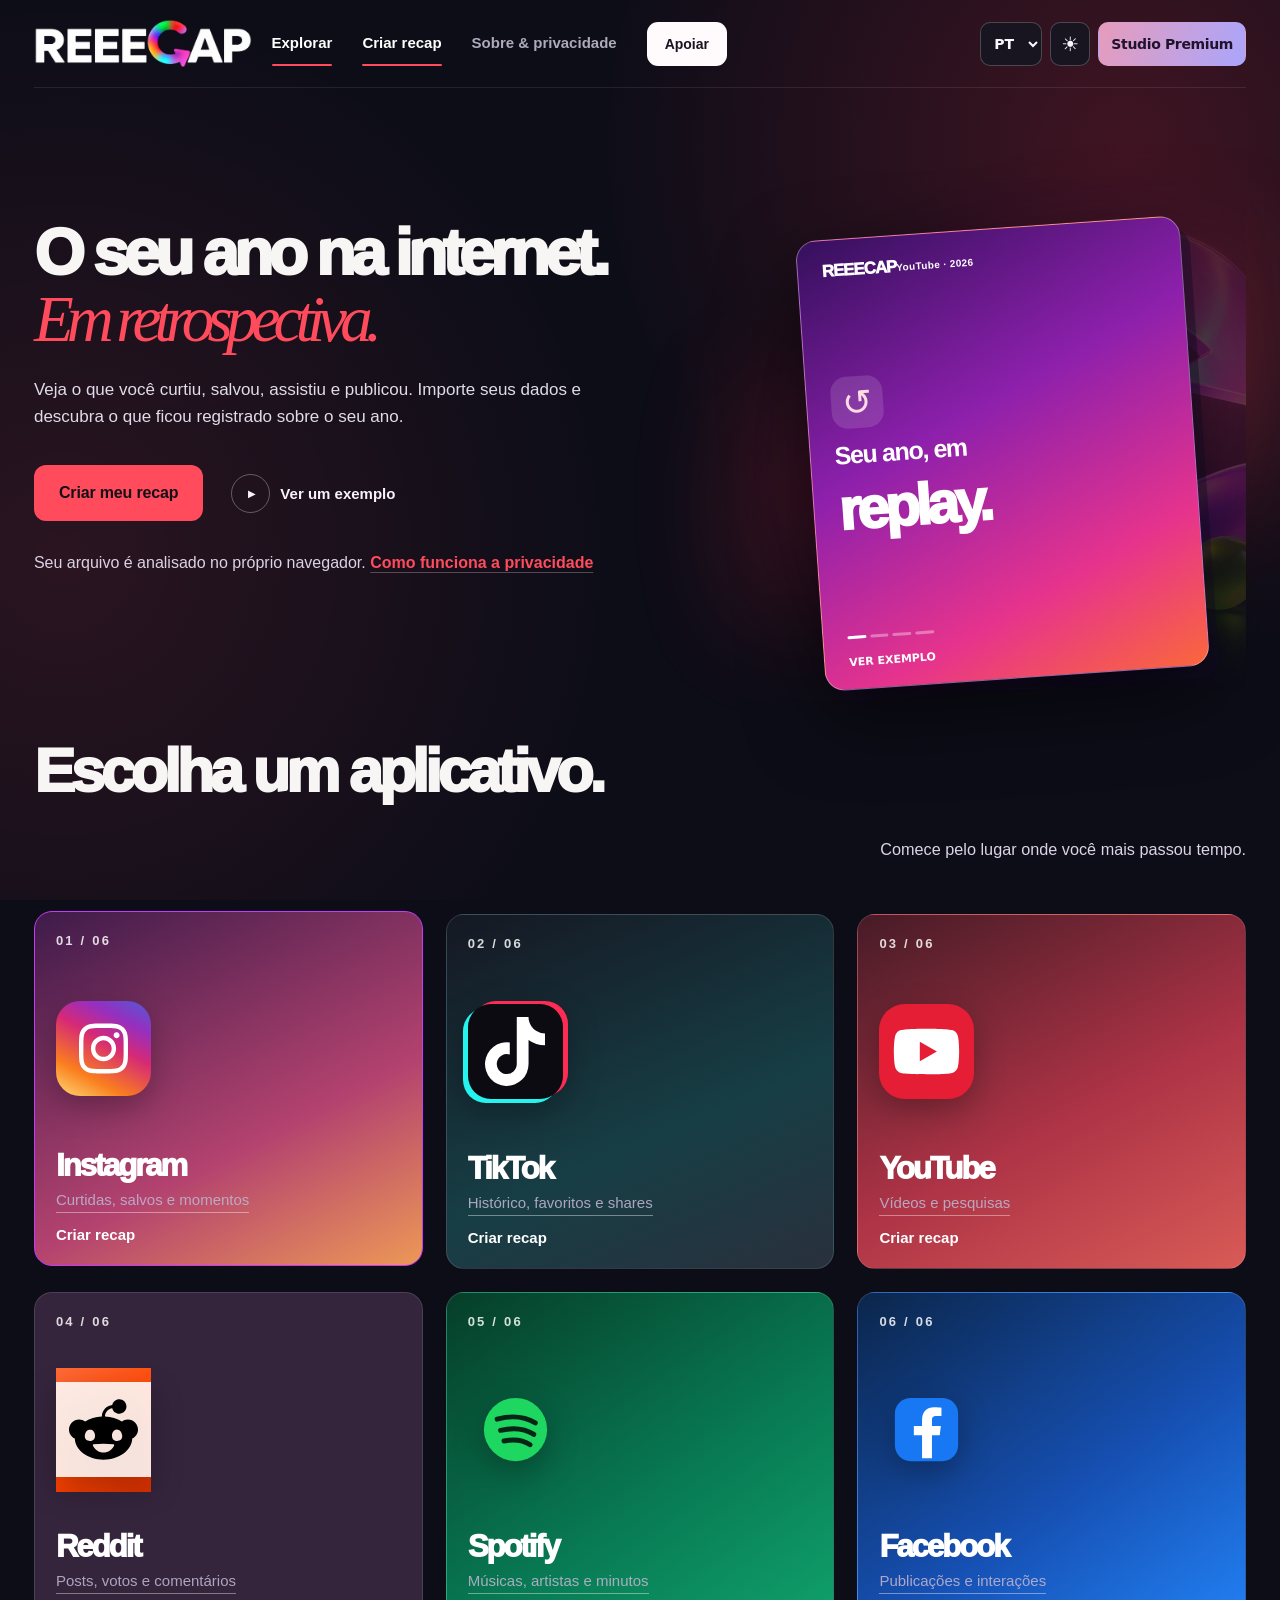
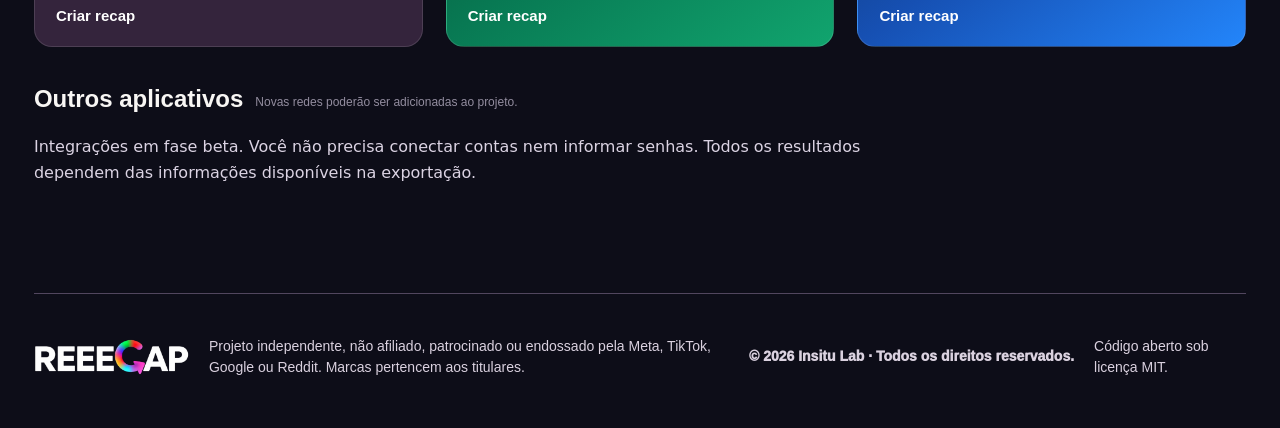
==== commit e72c1e7f: "Add files via upload" ====
--- a/index.html
+++ b/index.html
@@ -5,8 +5,8 @@
 <meta charset="utf-8"/>
 <meta content="width=device-width,initial-scale=1,viewport-fit=cover" name="viewport"/>
 <meta content="#080914" name="theme-color"/>
-<meta content="A sua vida digital em retrospectivas imersivas. Instagram, TikTok, YouTube e Reddit. 100% local, gratuito, código aberto." name="description"/>
-<meta content="default-src 'none'; script-src 'self'; style-src 'self'; style-src-attr 'unsafe-inline'; img-src 'self' data: blob: https://images.wondershare.com https://www.multcloud.com https://storage.ghost.io https://resource.gbyte.com https://www.expressvpn.com; media-src 'self' blob:; font-src 'self'; worker-src 'self'; manifest-src 'self'; connect-src 'none'; object-src 'none'; base-uri 'none'; form-action 'none'" http-equiv="Content-Security-Policy"/>
+<meta content="A sua vida digital em retrospectivas imersivas. Instagram, TikTok, YouTube, Spotify, Facebook e Reddit. 100% local, gratuito, código aberto." name="description"/>
+<meta content="default-src 'none'; script-src 'self'; style-src 'self'; style-src-attr 'unsafe-inline'; img-src 'self' data: blob: https://images.wondershare.com https://www.multcloud.com https://storage.ghost.io https://resource.gbyte.com https://www.expressvpn.com https://support.trackify.am; media-src 'self' blob:; font-src 'self'; worker-src 'self'; manifest-src 'self'; connect-src 'none'; object-src 'none'; base-uri 'none'; form-action 'none'" http-equiv="Content-Security-Policy"/>
 <meta content="no-referrer" name="referrer"/>
 <link href="./manifest.webmanifest" rel="manifest"/>
 <link href="./assets/favicon.svg" rel="icon" type="image/svg+xml"/>
@@ -14,7 +14,7 @@
 <link href="./atelier.css" rel="stylesheet"/>
 <link href="./edition-02.css" rel="stylesheet"/>
 <title>REEECAP — recap everything.</title>
-<link href="./edition-03.css" rel="stylesheet"/><link href="./edition-04.css" rel="stylesheet"/><link href="./edition-05.css" rel="stylesheet"/><link href="./experience.css" rel="stylesheet"/><link href="./edition-06.css" rel="stylesheet"/><link href="./edition-07.css" rel="stylesheet"/></head>
+<link href="./edition-03.css" rel="stylesheet"/><link href="./edition-04.css" rel="stylesheet"/><link href="./edition-05.css" rel="stylesheet"/><link href="./experience.css" rel="stylesheet"/><link href="./edition-06.css" rel="stylesheet"/><link href="./edition-07.css" rel="stylesheet"/><link href="./edition-08.css" rel="stylesheet"/></head>
 <body data-view="home">
 <div aria-hidden="true" class="ambient ambient-a"></div><div aria-hidden="true" class="ambient ambient-b"></div>
 <header class="site-header wrap">
@@ -43,24 +43,34 @@
 <div class="section-lead"><h2>Escolha um aplicativo.</h2><p>Comece pelo lugar onde você mais passou tempo.</p></div>
 <div aria-label="Selecione a plataforma para criar o recap" class="platform-grid" role="group">
 <button aria-pressed="true" class="platform-card active platform-instagram" data-platform="instagram" type="button">
-<span class="platform-top"><span class="platform-no">01 / 04</span></span>
+<span class="platform-top"><span class="platform-no">01 / 06</span></span>
 <span aria-hidden="true" class="platform-art"><span class="platform-art-center"><img alt="" height="68" src="./assets/brands/instagram.svg" width="68"/></span></span>
 <span class="platform-bottom"><strong>Instagram</strong><small>Curtidas, salvos e momentos</small><span class="platform-cta">Criar recap</span></span>
 </button>
 <button aria-pressed="false" class="platform-card platform-tiktok" data-platform="tiktok" type="button">
-<span class="platform-top"><span class="platform-no">02 / 04</span></span>
+<span class="platform-top"><span class="platform-no">02 / 06</span></span>
 <span aria-hidden="true" class="platform-art"><span class="platform-art-center"><img alt="" height="68" src="./assets/brands/tiktok.svg" width="68"/></span></span>
 <span class="platform-bottom"><strong>TikTok</strong><small>Histórico, favoritos e shares</small><span class="platform-cta">Criar recap</span></span>
 </button>
 <button aria-pressed="false" class="platform-card platform-youtube" data-platform="youtube" type="button">
-<span class="platform-top"><span class="platform-no">03 / 04</span></span>
+<span class="platform-top"><span class="platform-no">03 / 06</span></span>
 <span aria-hidden="true" class="platform-art"><span class="platform-art-center"><img alt="" height="68" src="./assets/brands/youtube.svg" width="68"/></span></span>
 <span class="platform-bottom"><strong>YouTube</strong><small>Vídeos e pesquisas</small><span class="platform-cta">Criar recap</span></span>
 </button>
 <button aria-pressed="false" class="platform-card platform-reddit" data-platform="reddit" type="button">
-<span class="platform-top"><span class="platform-no">04 / 04</span></span>
+<span class="platform-top"><span class="platform-no">04 / 06</span></span>
 <span aria-hidden="true" class="platform-art"><span class="platform-art-center"><img alt="" height="68" src="./assets/brands/reddit.svg" width="68"/></span></span>
 <span class="platform-bottom"><strong>Reddit</strong><small>Posts, votos e comentários</small><span class="platform-cta">Criar recap</span></span>
+</button>
+<button aria-pressed="false" class="platform-card platform-spotify" data-platform="spotify" type="button">
+<span class="platform-top"><span class="platform-no">05 / 06</span></span>
+<span aria-hidden="true" class="platform-art"><span class="platform-art-center"><img alt="" height="68" width="68" src="./assets/brands/spotify.svg"/></span></span>
+<span class="platform-bottom"><strong>Spotify</strong><small>Músicas, artistas e minutos</small><span class="platform-cta">Criar recap</span></span>
+</button>
+<button aria-pressed="false" class="platform-card platform-facebook" data-platform="facebook" type="button">
+<span class="platform-top"><span class="platform-no">06 / 06</span></span>
+<span aria-hidden="true" class="platform-art"><span class="platform-art-center"><img alt="" height="68" width="68" src="./assets/brands/facebook.svg"/></span></span>
+<span class="platform-bottom"><strong>Facebook</strong><small>Publicações e interações</small><span class="platform-cta">Criar recap</span></span>
 </button> </div>
 <div class="platform-after"><div><strong>Outros aplicativos</strong><span>Novas redes poderão ser adicionadas ao projeto.</span></div></div>
 <p class="platform-note">Integrações em fase beta. Você não precisa conectar contas nem informar senhas. Todos os resultados dependem das informações disponíveis na exportação.</p>
--- a/edition-08.css
+++ b/edition-08.css
@@ -0,0 +1,13 @@
+/* REEECAP 3 · six platform cards and accessible editor inputs */
+@media(min-width:1121px){.platform-grid{grid-template-columns:repeat(3,minmax(0,1fr))!important}}
+@media(min-width:700px) and (max-width:1120px){.platform-grid{grid-template-columns:repeat(2,minmax(0,1fr))!important}}
+.platform-spotify{background:linear-gradient(145deg,#063e29,#087953 55%,#11a46e)!important}
+.platform-facebook{background:linear-gradient(145deg,#0b264b,#1650b3 56%,#2385fa)!important}
+.platform-spotify .platform-art-center,.platform-facebook .platform-art-center{background:none!important}
+.platform-spotify .platform-art-center img,.platform-facebook .platform-art-center img{filter:none!important}
+.platform-grid .platform-card{min-width:0}
+@media(max-width:699px){.platform-grid{grid-template-columns:repeat(2,minmax(0,1fr))!important}.platform-card{min-height:290px!important}}
+@media(max-width:360px){.platform-grid{grid-template-columns:repeat(2,minmax(0,1fr))!important}.platform-bottom strong{font-size:24px!important}}
+
+.video-dialog #videoAccent{width:100%;height:44px;padding:4px;border-radius:10px;background:#201828;border:1px solid #ffffff43;cursor:pointer}
+.video-dialog #videoTheme{font-size:15px;min-height:48px}
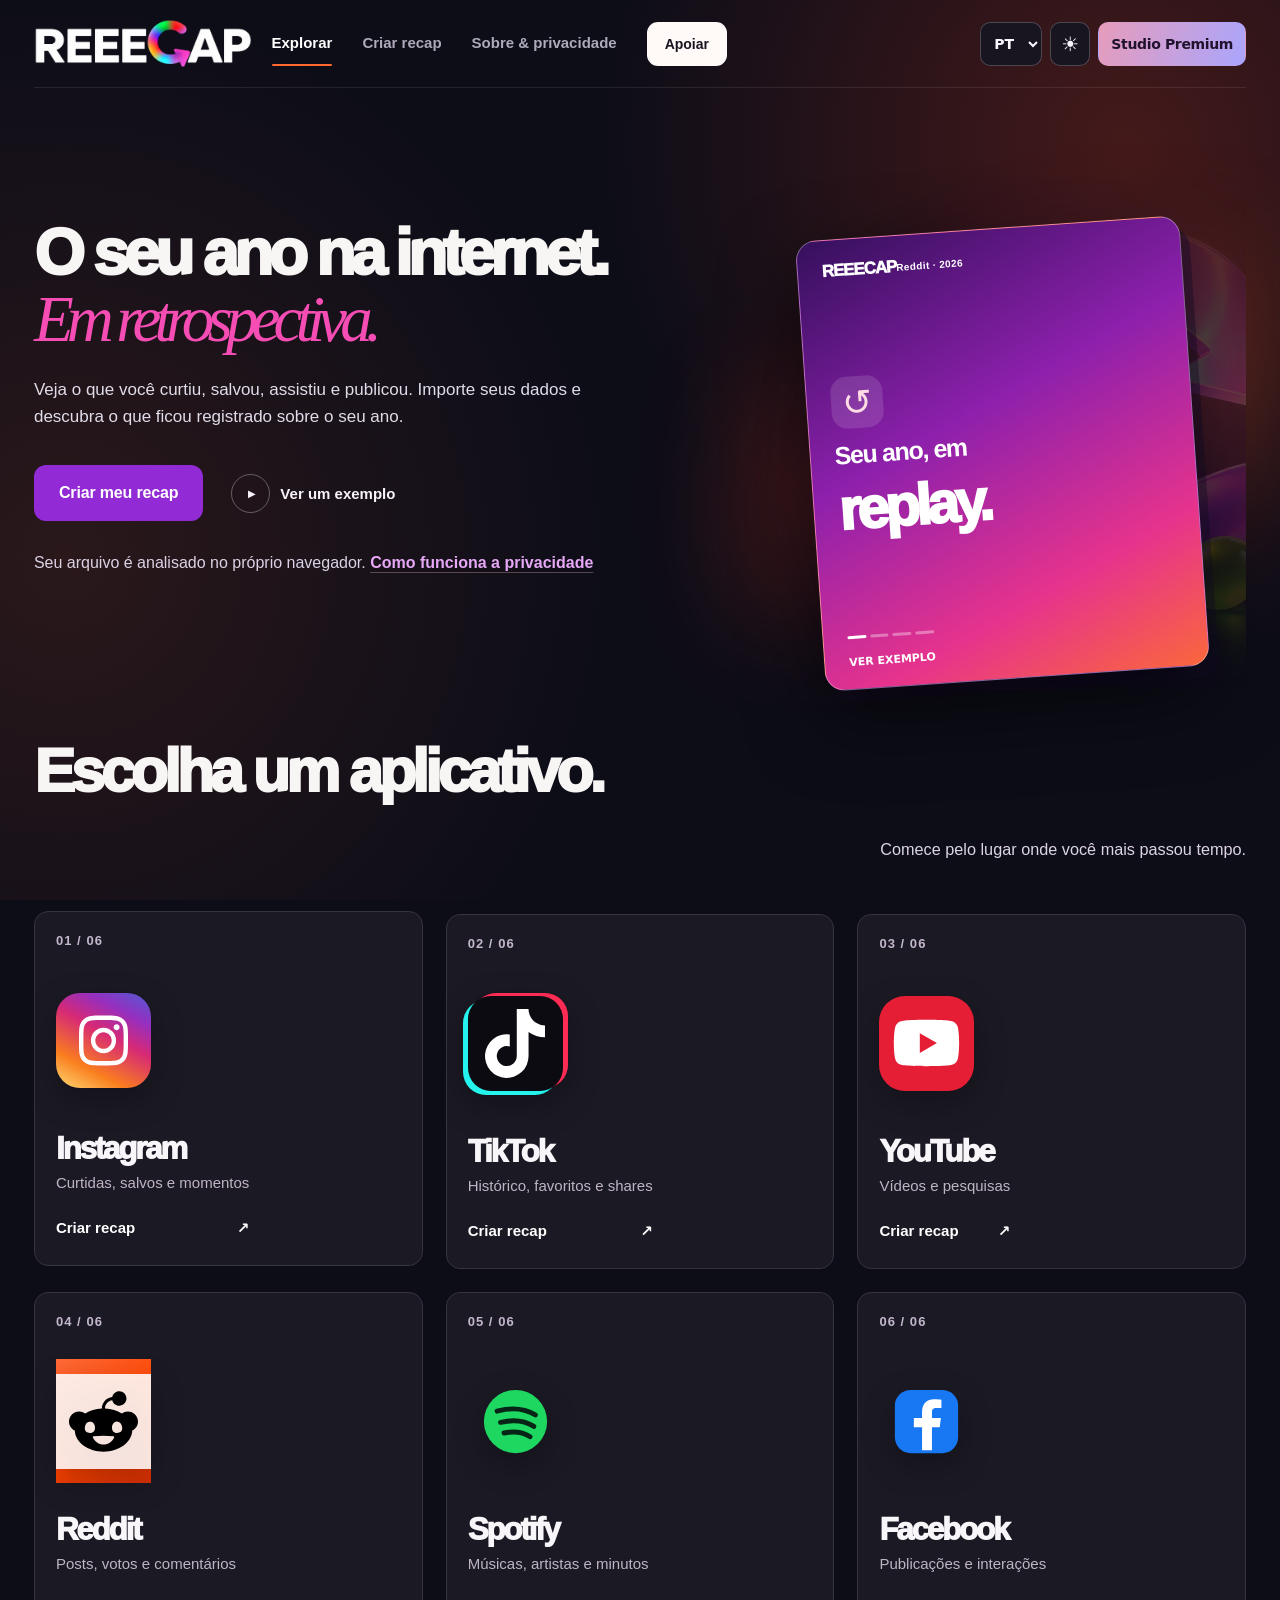
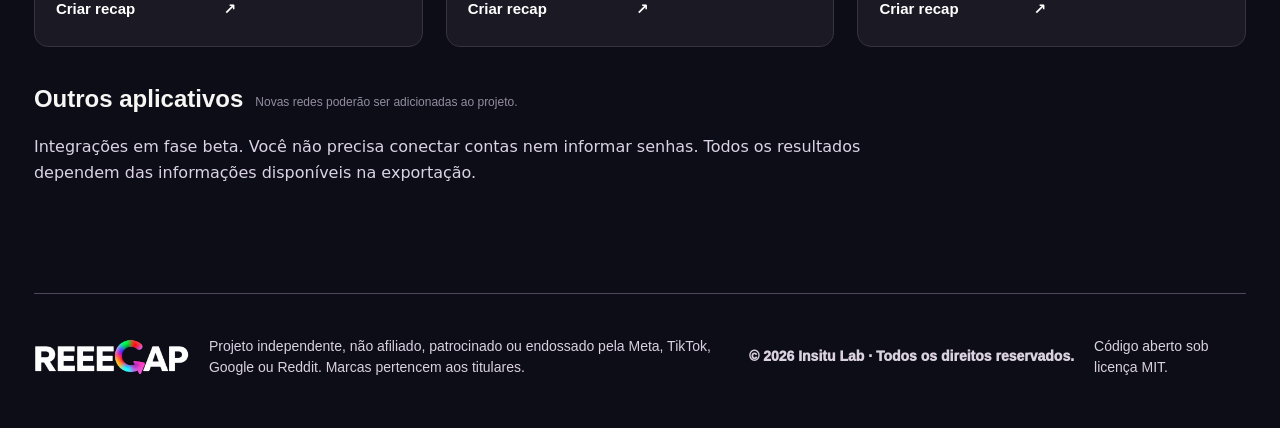
==== commit 1ff452a4: "Add files via upload" ====
--- a/index.html
+++ b/index.html
@@ -5,8 +5,8 @@
 <meta charset="utf-8"/>
 <meta content="width=device-width,initial-scale=1,viewport-fit=cover" name="viewport"/>
 <meta content="#080914" name="theme-color"/>
-<meta content="A sua vida digital em retrospectivas imersivas. Instagram, TikTok, YouTube, Spotify, Facebook e Reddit. 100% local, gratuito, código aberto." name="description"/>
-<meta content="default-src 'none'; script-src 'self'; style-src 'self'; style-src-attr 'unsafe-inline'; img-src 'self' data: blob: https://images.wondershare.com https://www.multcloud.com https://storage.ghost.io https://resource.gbyte.com https://www.expressvpn.com https://support.trackify.am; media-src 'self' blob:; font-src 'self'; worker-src 'self'; manifest-src 'self'; connect-src 'none'; object-src 'none'; base-uri 'none'; form-action 'none'" http-equiv="Content-Security-Policy"/>
+<meta content="A sua vida digital em retrospectivas imersivas. Instagram, TikTok, YouTube, Spotify, Facebook e Reddit. Arquivos de dados processados localmente; clipes demonstrativos licenciados carregados somente ao assistir. Código aberto." name="description"/>
+<meta content="default-src 'none'; script-src 'self'; style-src 'self'; style-src-attr 'unsafe-inline'; img-src 'self' data: blob: https://images.wondershare.com https://www.multcloud.com https://storage.ghost.io https://resource.gbyte.com https://www.expressvpn.com https://support.trackify.am; media-src 'self' blob: https://assets.mixkit.co; font-src 'self'; worker-src 'self'; manifest-src 'self'; connect-src https://assets.mixkit.co; object-src 'none'; base-uri 'none'; form-action 'none'" http-equiv="Content-Security-Policy"/>
 <meta content="no-referrer" name="referrer"/>
 <link href="./manifest.webmanifest" rel="manifest"/>
 <link href="./assets/favicon.svg" rel="icon" type="image/svg+xml"/>
@@ -14,12 +14,12 @@
 <link href="./atelier.css" rel="stylesheet"/>
 <link href="./edition-02.css" rel="stylesheet"/>
 <title>REEECAP — recap everything.</title>
-<link href="./edition-03.css" rel="stylesheet"/><link href="./edition-04.css" rel="stylesheet"/><link href="./edition-05.css" rel="stylesheet"/><link href="./experience.css" rel="stylesheet"/><link href="./edition-06.css" rel="stylesheet"/><link href="./edition-07.css" rel="stylesheet"/><link href="./edition-08.css" rel="stylesheet"/></head>
+<link href="./edition-03.css" rel="stylesheet"/><link href="./edition-04.css" rel="stylesheet"/><link href="./edition-05.css" rel="stylesheet"/><link href="./experience.css" rel="stylesheet"/><link href="./edition-06.css" rel="stylesheet"/><link href="./edition-07.css" rel="stylesheet"/><link href="./edition-08.css" rel="stylesheet"/><link href="./edition-09.css" rel="stylesheet"/><link href="./edition-10.css" rel="stylesheet"/></head>
 <body data-view="home">
 <div aria-hidden="true" class="ambient ambient-a"></div><div aria-hidden="true" class="ambient ambient-b"></div>
 <header class="site-header wrap">
 <a aria-label="REEECAP, início" class="brand" data-view-link="home" href="#inicio"><img alt="" class="brand-logo" height="61" src="./assets/reeecap-logo-3.png" width="265"/><img alt="" aria-hidden="true" class="brand-logo brand-logo-light" height="61" src="./assets/reeecap-logo-darktext.png" width="265"/></a>
-<nav aria-label="Navegação principal" class="header-actions"><a aria-current="page" class="nav-link is-active" data-view-link="home" href="#plataformas">Explorar</a><a class="nav-link" data-view-link="home" href="#plataformas">Criar recap</a><a class="nav-link" data-view-link="about" href="#privacidade">Sobre &amp; privacidade</a><a class="header-support" data-view-link="about" href="#apoie">Apoiar </a></nav>
+<nav aria-label="Navegação principal" class="header-actions"><a aria-current="page" class="nav-link is-active" data-view-link="home" href="#inicio">Explorar</a><a class="nav-link" data-view-link="home" href="#plataformas">Criar recap</a><a class="nav-link" data-view-link="about" href="#privacidade">Sobre &amp; privacidade</a><a class="header-support" data-view-link="about" href="#apoie">Apoiar </a></nav>
 </header>
 <main>
 <section aria-labelledby="hero-title" class="hero wrap" id="inicio">
@@ -126,12 +126,13 @@
 <section class="support-section wrap" id="apoie"><div class="support-card"><div><h2>Apoie o REEECAP</h2><p>O projeto é gratuito. Se gostar, você pode contribuir via Pix. Isso é totalmente opcional.</p><button class="support-btn" id="pixButton" type="button">Apoiar via Pix</button><p class="tiny-note" id="pixHint">O desenvolvedor ainda não configurou a chave Pix.</p></div></div></section>
 </main>
 <footer class="site-footer wrap"><div aria-label="REEECAP" class="brand" role="img"><img alt="" class="brand-logo" height="61" src="./assets/reeecap-logo-3.png" width="265"/><img alt="" aria-hidden="true" class="brand-logo brand-logo-light" height="61" src="./assets/reeecap-logo-darktext.png" width="265"/></div><p>Projeto independente, não afiliado, patrocinado ou endossado pela Meta, TikTok, Google ou Reddit. Marcas pertencem aos titulares.</p><span>© 2026 Insitu Lab · Todos os direitos reservados.</span><small>Código aberto sob licença MIT.</small></footer>
+<input id="reeecapReelPicker" type="file" accept="video/*,.mp4,.mov,.webm,.m4v" multiple hidden/><input id="reeecapMusicPicker" type="file" accept="audio/*,.mp3,.m4a,.wav,.ogg" hidden/>
 <div aria-label="Sua retrospectiva" aria-modal="true" class="recapop-overlay hidden" id="recapopOverlay" role="dialog">
 <div class="story-backdrop" id="storyBackdrop"></div><div class="story-backdrop story-backdrop-next" id="storyBackdropNext"></div>
 <div class="recapop-shell"><div class="story-progress" id="storyProgress"></div><div class="story-header"><span aria-label="REEECAP" class="story-logo" role="img"><img alt="" class="brand-logo" height="61" src="./assets/reeecap-logo-3.png" width="265"/></span><div class="story-controls"><button aria-label="Voltar ao Story anterior" id="backStory" type="button"><svg aria-hidden="true" viewBox="0 0 24 24" width="22" height="22" fill="none" stroke="currentColor" stroke-width="2" stroke-linecap="round" stroke-linejoin="round"><path d="m14.5 5-7 7 7 7"/></svg></button><button aria-label="Ativar música" aria-pressed="false" id="musicToggle" type="button"><svg viewBox="0 0 24 24" width="19" height="19" fill="none" stroke="currentColor" stroke-width="1.8" stroke-linecap="round" stroke-linejoin="round" aria-hidden="true"><path d="M9 17V5l11-2v12"/><circle cx="6" cy="18" r="3"/><circle cx="17" cy="16" r="3"/></svg></button><button aria-label="Pausar ou continuar a história" id="pauseStory" type="button"><svg aria-hidden="true" viewBox="0 0 24 24" width="19" height="19" fill="currentColor"><rect x="6" y="4" width="4" height="16" rx="1"/><rect x="14" y="4" width="4" height="16" rx="1"/></svg></button><button aria-label="Fechar retrospectiva" id="closeStory" type="button">✕</button></div></div>
 <div aria-live="polite" class="story-visual" id="storyVisual"></div>
 <div class="story-nav-zones"><button aria-label="Voltar história" id="prevStory" type="button"></button><button aria-label="Próxima história" id="nextStory" type="button"></button></div>
-<div class="story-bottom"><span id="storyCounter" class="visually-hidden" aria-live="off">Story 1</span><div class="story-bottom-actions"><button id="downloadCard" type="button"><svg aria-hidden="true" viewBox="0 0 24 24" width="17" height="17" fill="none" stroke="currentColor" stroke-width="2" stroke-linecap="round" stroke-linejoin="round"><path d="M12 3v12m-5-5 5 5 5-5"/><path d="M4 17v3h16v-3"/></svg> Imagem</button><button id="downloadVideo" type="button" aria-label="Baixar vídeo da retrospectiva"><svg viewBox="0 0 24 24" width="17" height="17" fill="none" stroke="currentColor" stroke-width="2" stroke-linecap="round" stroke-linejoin="round" aria-hidden="true"><rect x="3" y="5" width="18" height="14" rx="3"/><path d="m10 9 5 3-5 3"/></svg> Vídeo</button><span id="videoStatus" class="video-export-status" aria-live="polite"></span><button id="openDashboard" type="button"><svg aria-hidden="true" viewBox="0 0 24 24" width="17" height="17" fill="none" stroke="currentColor" stroke-width="2" stroke-linecap="round"><path d="M4 5h16M4 11h16M4 17h16"/></svg> Ver meus dados</button></div></div>
+<div class="story-bottom"><span id="storyCounter" class="visually-hidden" aria-live="off">Story 1</span><div class="story-bottom-actions"><button id="addReelsBtn" type="button">Adicionar Reels reais</button><button id="downloadCard" type="button"><svg aria-hidden="true" viewBox="0 0 24 24" width="17" height="17" fill="none" stroke="currentColor" stroke-width="2" stroke-linecap="round" stroke-linejoin="round"><path d="M12 3v12m-5-5 5 5 5-5"/><path d="M4 17v3h16v-3"/></svg> Imagem</button><button id="downloadVideo" type="button" aria-label="Baixar vídeo da retrospectiva"><svg viewBox="0 0 24 24" width="17" height="17" fill="none" stroke="currentColor" stroke-width="2" stroke-linecap="round" stroke-linejoin="round" aria-hidden="true"><rect x="3" y="5" width="18" height="14" rx="3"/><path d="m10 9 5 3-5 3"/></svg> Vídeo</button><span id="videoStatus" class="video-export-status" aria-live="polite"></span><button id="openDashboard" type="button"><svg aria-hidden="true" viewBox="0 0 24 24" width="17" height="17" fill="none" stroke="currentColor" stroke-width="2" stroke-linecap="round"><path d="M4 5h16M4 11h16M4 17h16"/></svg> Ver meus dados</button></div></div>
 </div>
 </div>
 <div aria-label="Seu painel de retrospectiva" aria-modal="true" class="dashboard-overlay hidden" id="dashboardOverlay" role="dialog"><div class="dashboard-head wrap"><div aria-label="REEECAP" class="brand" role="img"><img alt="" class="brand-logo" height="61" src="./assets/reeecap-logo-3.png" width="265"/><span class="dashboard-badge">PAINEL COMPLETO</span></div><button id="closeDashboard" type="button">✕ Fechar</button></div><div class="dashboard-body wrap"><div class="dashboard-title"><div><span class="section-kicker">DADOS DETALHADOS / <span id="dashboardYearLabel">2026</span></span><h2>A sua história,<br/>nos detalhes<span>.</span></h2></div><div class="dashboard-tools"><label for="yearSelect">Selecionar ano</label><select id="yearSelect"></select><button id="recapopAgain" type="button">▶ Ver REEECAP</button></div></div><p class="coverage-note" id="coverageNote"></p><div class="dashboard-metrics" id="dashboardMetrics"></div><div class="dashboard-lower"><article class="dashboard-panel"><h3>Atividade ao longo do ano</h3><p>Registros com data encontrados no arquivo.</p><div class="month-chart" id="monthChart"></div></article><article class="dashboard-panel"><h3>Seu relógio de atividade</h3><p>Horários de ações registradas (não é tempo de tela).</p><div class="hour-chart" id="hourChart"></div></article></div><div class="dashboard-lower"><article class="dashboard-panel"><h3>Contas com que você mais interagiu</h3><p>Somente curtidas e salvos com autoria identificável.</p><div id="topAccounts"></div></article><article class="dashboard-panel"><h3>Transparência do arquivo</h3><p>Quais categorias foram encontradas, ignoradas ou não disponibilizadas.</p><div id="dataCoverage"></div></article></div><article class="dashboard-panel comments-panel" id="commentsPanel" hidden>
@@ -142,6 +143,6 @@
 </article>
 <div class="dashboard-footer"><button id="exportStudioJson" type="button" title="Exporta apenas estatísticas agregadas, sem ZIP nem comentários">Preparar dados para Studio (.json)</button><button id="downloadSummary" type="button">↓ Baixar resumo em TXT</button><button id="newAnalysis" type="button">↻ Analisar outros arquivos</button></div></div></div>
 <div aria-label="Apoio via Pix" aria-modal="true" class="modal-backdrop hidden" id="pixModal" role="dialog"><div class="modal"><button aria-label="Fechar" class="modal-close" id="closePix">✕</button><div class="modal-heart">♡</div><h2>Apoie via Pix</h2><p>A contribuição é opcional. Ela não dá acesso a nenhum dado privado ou recurso extra.</p><div class="pix-key" id="pixKeyText"></div><button class="primary-btn" id="copyPix" type="button">Copiar chave Pix</button></div></div>
-<script src="./edition-03.js" defer></script><script src="./config.js"></script><script defer="" src="./app.js"></script><script defer="" src="./atelier.js"></script><script defer="" src="./video.js"></script><script defer="" src="./experience.js"></script><script defer="" src="./locale-full.js"></script>
+<script src="./edition-03.js" defer></script><script src="./config.js"></script><script defer="" src="./motion.js"></script><script defer="" src="./app.js"></script><script defer="" src="./atelier.js"></script><script defer="" src="./video.js"></script><script defer="" src="./experience.js"></script><script defer="" src="./locale-full.js"></script>
 </body>
 </html>
--- a/edition-09.css
+++ b/edition-09.css
@@ -0,0 +1,99 @@
+/* REEECAP 3.1 — creator-requested mobile layout & footer repair.
+   Navigation is in normal flow. Cards fit without sideways clipping.
+   Overrides intentionally loaded last; no glowy borders or double selected tabs. */
+body{min-height:100dvh;display:flex;flex-direction:column}
+body>main{flex:1 0 auto;min-width:0}
+.site-footer{position:relative;flex:0 0 auto;margin-top:auto}
+.platform-grid{scrollbar-width:auto;scroll-snap-type:none}
+.platform-card{
+ --card-edge:#37333f;
+ border:1px solid var(--card-edge)!important;
+ background:#1b1923!important;color:#f9f6fa!important;
+ border-radius:14px!important;box-shadow:none!important;
+ outline-offset:3px;transform:none;filter:none;
+ transition:background .18s ease,border-color .18s ease;
+}
+.platform-card.active{border-color:var(--card-edge)!important;box-shadow:none!important}
+.platform-card:hover{transform:none!important;background:#25212c!important;border-color:#72667b!important;box-shadow:none!important}
+.platform-card:focus-visible{outline:3px solid #a65bfc!important;outline-offset:3px}
+.platform-card .platform-no{letter-spacing:.08em;font-size:13px;color:#c2b7cc;opacity:1}
+.platform-card .platform-cta{border-top:0!important;margin-top:17px;padding-top:0!important;letter-spacing:0!important;font-size:15px!important;color:#dfb3f8}
+.platform-card .platform-cta:after{content:'↗';margin-left:12px}
+.platform-card .platform-bottom small{color:#d0c6d5;font-size:15px}
+.platform-card .platform-art-rings{display:none!important}
+body[data-appearance="light"] .platform-card{background:#fff!important;color:#261e2c!important;border-color:#d2c8d9!important}
+body[data-appearance="light"] .platform-card:hover{background:#f3edf6!important;border-color:#957aab!important}
+body[data-appearance="light"] .platform-card .platform-no,body[data-appearance="light"] .platform-card .platform-bottom small{color:#60546a!important}
+body[data-appearance="light"] .platform-card .platform-cta{color:#6720ad!important}
+@media(max-width:699px){
+ body{padding-bottom:0!important}
+ /* One fully readable card per row: no horizontal marquee or partially visible logos. */
+ .platforms-section .platform-grid{
+  display:grid!important;grid-template-columns:minmax(0,1fr)!important;
+  width:100%!important;overflow:visible!important;
+  margin:25px 0 0!important;padding:0!important;gap:12px!important;
+  scroll-snap-type:none!important;
+ }
+ .platforms-section .platform-card{
+  min-width:0!important;max-width:100%!important;width:100%!important;
+  min-height:0!important;height:auto!important;display:grid!important;
+  grid-template-columns:70px minmax(0,1fr);gap:16px;
+  align-items:center;text-align:left;
+  position:relative;padding:19px 17px!important;overflow:visible!important;
+ }
+ .platforms-section .platform-card .platform-top{position:absolute;top:13px;right:16px}
+ .platforms-section .platform-card .platform-no{font-size:11px!important}
+ .platforms-section .platform-card .platform-art{grid-column:1;grid-row:1;width:70px;height:72px!important;display:grid;place-items:center;margin:0}
+ .platforms-section .platform-card .platform-art-center{width:64px;height:64px}
+ .platforms-section .platform-card .platform-art-center img{height:62px!important;width:62px!important;max-width:100%;object-fit:contain}
+ .platforms-section .platform-card .platform-bottom{grid-column:2;grid-row:1;min-width:0;display:flex;flex-direction:column;align-items:flex-start;padding-right:4px}
+ .platforms-section .platform-card .platform-bottom strong{font-size:clamp(23px,6.6vw,30px)!important;line-height:1.1;letter-spacing:-.045em}
+ .platforms-section .platform-card .platform-bottom small{font-size:clamp(13px,3.65vw,15px)!important;line-height:1.4;margin-top:7px;max-width:100%}
+ .platforms-section .platform-card .platform-cta{font-size:14px!important;margin-top:12px}
+ .platforms-section .platform-card .platform-art-mark{display:none}
+ /* Nav is an ordinary section at the bottom, not a floating obstruction. */
+ .mobile-dock{
+  display:flex!important;position:static!important;inset:auto!important;
+  flex:none;width:calc(100% - 36px);max-width:800px;
+  margin:18px auto 0!important;padding:10px 0!important;
+  justify-content:space-between;gap:6px;min-height:0;
+  z-index:auto!important;
+  border:0!important;border-top:1px solid #43394d!important;
+  border-bottom:1px solid #43394d!important;border-radius:0!important;
+  background:transparent!important;backdrop-filter:none!important;
+  -webkit-backdrop-filter:none!important;box-shadow:none!important;
+ }
+ .mobile-dock a,.mobile-dock a.is-active{
+  flex:1;min-width:0;max-width:none;min-height:56px;
+  background:transparent!important;border-radius:0!important;
+  padding:8px 5px!important;text-align:center;
+  font-size:13px!important;font-weight:700;
+  color:#a89bac;letter-spacing:0!important;
+ }
+ .mobile-dock a.is-active{color:#f5ecff!important;text-decoration:underline;text-underline-offset:6px;text-decoration-color:#b764e8}
+ .mobile-dock a svg{width:21px!important;height:21px!important}
+ .site-footer{padding:29px 0 36px!important;display:grid!important;gap:14px!important;border-top:0!important}
+ .site-footer p,.site-footer span,.site-footer small{font-size:14px!important;line-height:1.55!important}
+ body[data-appearance="light"] .mobile-dock{background:transparent!important;border-color:#c9bcd4!important}
+ body[data-appearance="light"] .mobile-dock a{color:#655a6c!important}
+ body[data-appearance="light"] .mobile-dock a.is-active{background:transparent!important;color:#4d226d!important}
+}
+@media(max-width:359px){
+ .platforms-section .platform-card{grid-template-columns:56px minmax(0,1fr);gap:12px;padding:16px 13px!important}
+ .platforms-section .platform-card .platform-art{width:56px;height:62px!important}
+ .platforms-section .platform-card .platform-art-center{width:54px;height:54px}
+ .platforms-section .platform-card .platform-art-center img{width:52px!important;height:52px!important}
+ .platforms-section .platform-card .platform-bottom strong{font-size:22px!important}
+}
+@media(max-width:699px){
+ .site-footer{min-width:0;grid-template-columns:minmax(0,1fr)!important}
+ .site-footer>span{white-space:normal!important;overflow-wrap:anywhere;min-width:0}
+ .site-footer p,.site-footer small{overflow-wrap:anywhere;min-width:0}
+}
+/* REEECAP owns its accent; changing platforms must not recolor the homepage cyan. */
+.hero h1 em{color:#f54db3!important;text-shadow:none!important}
+.hero-actions .primary-btn{background:#922bd6!important;color:#fff!important;box-shadow:none!important}
+.hero-actions .primary-btn:hover{background:#ac40ed!important;color:#fff!important}
+.hero-trust a{color:#e6a8f7!important}
+body[data-appearance="light"] .hero h1 em{color:#9b217d!important}
+body[data-appearance="light"] .hero-actions .primary-btn{background:#7023aa!important;color:#fff!important}
--- a/edition-10.css
+++ b/edition-10.css
@@ -0,0 +1,28 @@
+/* REEECAP Motion 04: shared canvas, quiet editorial typography, no generic repeated icons */
+.story-visual .story-content{isolation:isolate;overflow:hidden}
+.story-motion-canvas{position:absolute;inset:0;z-index:0;width:100%;height:100%;object-fit:fill;pointer-events:none}
+.story-content .story-main{position:relative;z-index:1}
+.story-content.kind-number:has(.story-motion-canvas) .story-atmosphere,
+.story-content.kind-number:has(.story-motion-canvas) .story-comment-roll{display:none!important}
+.story-content.kind-days:not(.is-revealed) .story-headline{opacity:0;transition:opacity .65s ease}
+.story-content.kind-days.is-revealed .story-headline{opacity:1;transition:opacity .65s ease}
+#calendarPeel{display:inline-flex;align-items:center;gap:8px;margin-top:20px;position:relative;z-index:15;padding:13px 18px;border:1px solid #ffffff6e;border-radius:8px;color:#fff;background:#1b103d60;font-size:14px;font-weight:750;cursor:pointer;pointer-events:auto}
+#addReelsBtn{display:none}
+#addReelsBtn.is-visible{display:inline-flex;align-items:center;justify-content:center;gap:5px}
+.story-bottom-actions{display:flex;flex-wrap:wrap;justify-content:center}
+.story-bottom-actions button{flex:1 1 0;min-width:0}
+.story-bottom-actions #addReelsBtn{flex:1 1 100%;max-width:260px;border-color:rgba(255,255,255,.5);background:rgba(14,9,29,.4);font-weight:750}
+.story-bottom-actions #addReelsBtn:focus-visible,#calendarPeel:focus-visible{outline:3px solid #fff;outline-offset:3px}
+.reel-picker-note{font-size:13px!important;line-height:1.45;color:#dcd0e7}
+.reel-picker-note strong{color:#fff}
+.story-content.kind-days{min-height:100%}
+@media(prefers-reduced-motion:reduce){.story-motion-canvas{opacity:.7}}
+@media(max-width:610px){#calendarPeel{padding:9px 11px;font-size:12px;margin-top:10px}.story-bottom-actions #addReelsBtn{font-size:11px!important}}
+
+/* Videos in the filmstrip are actual media, not decorative line icons. */
+.story-motion-canvas{z-index:2;opacity:.56}
+.story-visual .story-content{position:relative;z-index:3;background:transparent!important}
+.story-visual .story-content .story-main{z-index:4}
+
+/* Edit background videos in the composer; prevent a fourth bottom button from crushing layout on small phones. */
+#addReelsBtn,#addReelsBtn.is-visible{display:none!important}
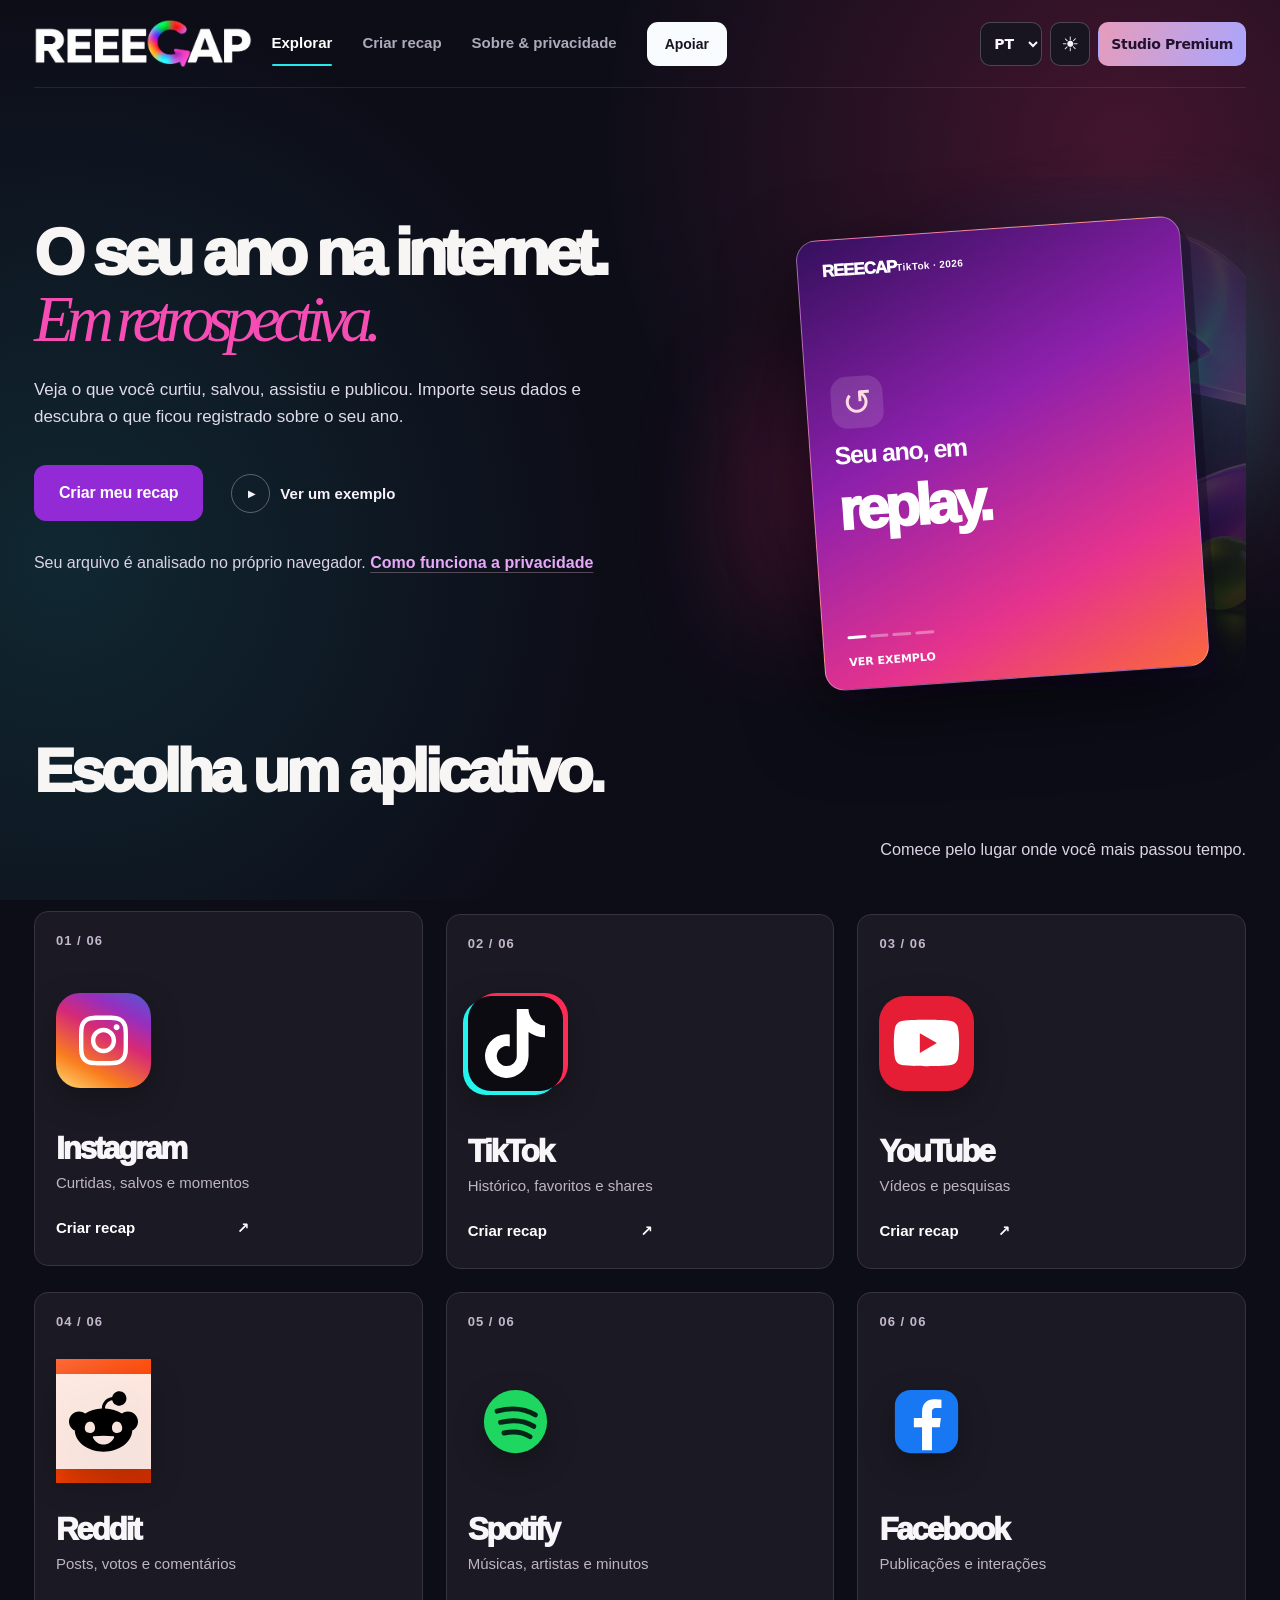
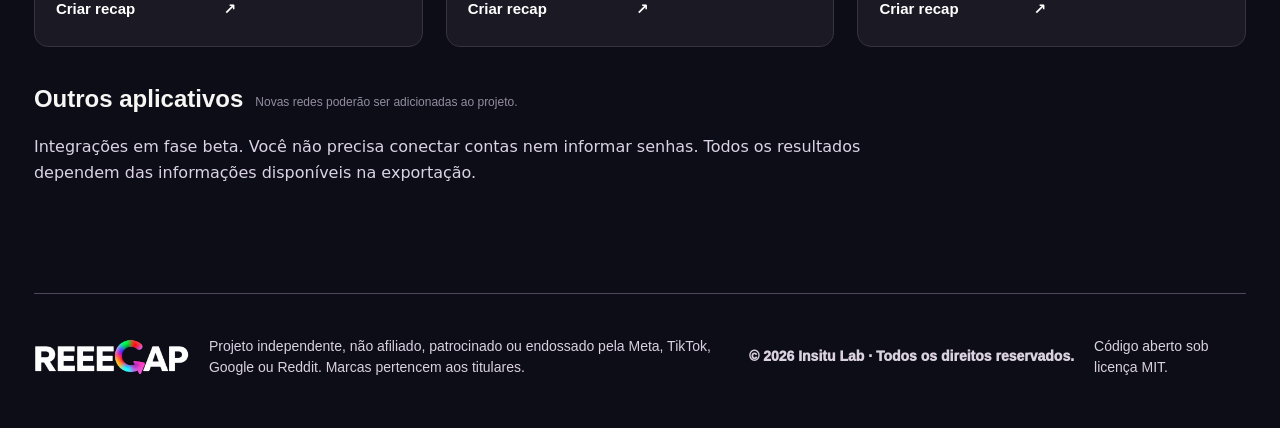
==== commit fa422206: "Add files via upload" ====
--- a/index.html
+++ b/index.html
@@ -6,7 +6,7 @@
 <meta content="width=device-width,initial-scale=1,viewport-fit=cover" name="viewport"/>
 <meta content="#080914" name="theme-color"/>
 <meta content="A sua vida digital em retrospectivas imersivas. Instagram, TikTok, YouTube, Spotify, Facebook e Reddit. Arquivos de dados processados localmente; clipes demonstrativos licenciados carregados somente ao assistir. Código aberto." name="description"/>
-<meta content="default-src 'none'; script-src 'self'; style-src 'self'; style-src-attr 'unsafe-inline'; img-src 'self' data: blob: https://images.wondershare.com https://www.multcloud.com https://storage.ghost.io https://resource.gbyte.com https://www.expressvpn.com https://support.trackify.am; media-src 'self' blob: https://assets.mixkit.co; font-src 'self'; worker-src 'self'; manifest-src 'self'; connect-src https://assets.mixkit.co; object-src 'none'; base-uri 'none'; form-action 'none'" http-equiv="Content-Security-Policy"/>
+<meta content="default-src 'none'; script-src 'self'; style-src 'self'; style-src-attr 'unsafe-inline'; img-src 'self' data: blob: https://images.wondershare.com https://www.multcloud.com https://storage.ghost.io https://resource.gbyte.com https://www.expressvpn.com https://support.trackify.am; media-src 'self' blob: https://assets.mixkit.co; font-src 'self'; worker-src 'self'; manifest-src 'self'; connect-src 'self' https://assets.mixkit.co; object-src 'none'; base-uri 'none'; form-action 'none'" http-equiv="Content-Security-Policy"/>
 <meta content="no-referrer" name="referrer"/>
 <link href="./manifest.webmanifest" rel="manifest"/>
 <link href="./assets/favicon.svg" rel="icon" type="image/svg+xml"/>
@@ -14,7 +14,7 @@
 <link href="./atelier.css" rel="stylesheet"/>
 <link href="./edition-02.css" rel="stylesheet"/>
 <title>REEECAP — recap everything.</title>
-<link href="./edition-03.css" rel="stylesheet"/><link href="./edition-04.css" rel="stylesheet"/><link href="./edition-05.css" rel="stylesheet"/><link href="./experience.css" rel="stylesheet"/><link href="./edition-06.css" rel="stylesheet"/><link href="./edition-07.css" rel="stylesheet"/><link href="./edition-08.css" rel="stylesheet"/><link href="./edition-09.css" rel="stylesheet"/><link href="./edition-10.css" rel="stylesheet"/></head>
+<link href="./edition-03.css" rel="stylesheet"/><link href="./edition-04.css" rel="stylesheet"/><link href="./edition-05.css" rel="stylesheet"/><link href="./experience.css" rel="stylesheet"/><link href="./edition-06.css" rel="stylesheet"/><link href="./edition-07.css" rel="stylesheet"/><link href="./edition-08.css" rel="stylesheet"/><link href="./edition-09.css" rel="stylesheet"/><link href="./edition-10.css" rel="stylesheet"/><link href="./edition-11.css" rel="stylesheet"/></head>
 <body data-view="home">
 <div aria-hidden="true" class="ambient ambient-a"></div><div aria-hidden="true" class="ambient ambient-b"></div>
 <header class="site-header wrap">
@@ -143,6 +143,6 @@
 </article>
 <div class="dashboard-footer"><button id="exportStudioJson" type="button" title="Exporta apenas estatísticas agregadas, sem ZIP nem comentários">Preparar dados para Studio (.json)</button><button id="downloadSummary" type="button">↓ Baixar resumo em TXT</button><button id="newAnalysis" type="button">↻ Analisar outros arquivos</button></div></div></div>
 <div aria-label="Apoio via Pix" aria-modal="true" class="modal-backdrop hidden" id="pixModal" role="dialog"><div class="modal"><button aria-label="Fechar" class="modal-close" id="closePix">✕</button><div class="modal-heart">♡</div><h2>Apoie via Pix</h2><p>A contribuição é opcional. Ela não dá acesso a nenhum dado privado ou recurso extra.</p><div class="pix-key" id="pixKeyText"></div><button class="primary-btn" id="copyPix" type="button">Copiar chave Pix</button></div></div>
-<script src="./edition-03.js" defer></script><script src="./config.js"></script><script defer="" src="./motion.js"></script><script defer="" src="./app.js"></script><script defer="" src="./atelier.js"></script><script defer="" src="./video.js"></script><script defer="" src="./experience.js"></script><script defer="" src="./locale-full.js"></script>
+<script src="./edition-03.js" defer></script><script src="./config.js"></script><script defer="" src="./motion.js"></script><script defer="" src="./app.js"></script><script defer="" src="./atelier.js"></script><script defer="" src="./video.js"></script><script defer="" src="./experience.js"></script><script defer="" src="./locale-full.js"></script><script defer src="./tutorial5.js"></script><script defer src="./music5.js"></script>
 </body>
 </html>
--- a/edition-11.css
+++ b/edition-11.css
@@ -0,0 +1,44 @@
+/* REEECAP editorial polish and mandatory tutorial, mobile-first. */
+body.tutorial-open{overflow:hidden!important}
+.reeecap-tutorial{position:fixed;inset:0;margin:auto;border:0;padding:0;background:transparent;color:#f9f7f8;width:min(1040px,calc(100vw - 40px));max-height:min(94dvh,940px);max-width:none;overflow:visible}
+.reeecap-tutorial::backdrop{background:rgba(5,4,13,.82);backdrop-filter:blur(18px);-webkit-backdrop-filter:blur(18px)}
+.tutorial-frame{display:flex;flex-direction:column;background:#14121d;border:1px solid #4b4059;border-radius:20px;overflow:hidden;max-height:min(94dvh,940px);box-shadow:0 32px 100px #03010a99}
+.tutorial-top{display:flex;align-items:center;justify-content:space-between;padding:22px 32px 14px;border-bottom:1px solid #322e3c}
+.tutorial-brand{font-size:20px;font-weight:920;letter-spacing:-.045em}.tutorial-brand span{color:#e5a2d5;font-size:12px;letter-spacing:.13em}
+.tutorial-position{font-weight:800;color:#cdbacf;font-size:16px;letter-spacing:.08em}
+.tutorial-head{padding:22px 32px 12px}.tutorial-head p{margin:0}.tutorial-head #tutorialEyebrow{color:#c99de4;font-weight:800;text-transform:uppercase;letter-spacing:.13em;font-size:13px}
+.tutorial-head h2{font-size:clamp(29px,4vw,45px);letter-spacing:-.05em;line-height:1.1;margin:8px 0 7px;color:#fff}
+.tutorial-head #tutorialDescription{font-size:clamp(16px,1.5vw,19px);line-height:1.45;color:#d3c8db}
+.tutorial-visual{position:relative;flex:1;min-height:0;display:flex;flex-direction:column;align-items:center;justify-content:center;overflow:hidden;background:#211927;margin:10px 32px 0;border-radius:12px;padding:15px 22px}
+.tutorial-image{max-width:100%;max-height:min(52vh,480px);object-fit:contain;display:block;box-shadow:0 8px 28px #09051055}
+.tutorial-photo-label{position:absolute;top:12px;left:14px;padding:5px 10px;font-size:12px;color:#e9daec;background:#15111bc9;border-radius:4px}
+.tutorial-under{width:100%;display:flex;justify-content:space-between;align-items:center;gap:14px;padding-top:10px;color:#c6b9ce}
+.tutorial-under p{font-size:12px;margin:0;line-height:1.4}.tutorial-under a{white-space:nowrap;font-size:13px;color:#e9afe1}
+.tutorial-bottom{padding:16px 32px 24px}.tutorial-progress{display:flex;gap:6px;margin-bottom:15px}.tutorial-progress span{height:4px;flex:1;background:#4e3c5c;border-radius:4px}.tutorial-progress .is-active{background:#e36bab}
+.tutorial-actions{display:flex;justify-content:space-between;gap:14px}.tutorial-actions button{font:800 16px/1.2 system-ui,sans-serif;border-radius:9px;padding:15px 24px;min-height:52px;cursor:pointer}
+.tutorial-secondary{background:transparent;color:#fff;border:1px solid #74697a}.tutorial-primary{background:#ec75b3;color:#160b20;border:0;min-width:45%}
+.tutorial-replay{border:0;background:transparent;color:#efb3f5;text-decoration:underline;font:700 15px system-ui;cursor:pointer;padding:10px 0;text-underline-offset:4px}
+.tutorial-diagram{width:min(390px,92%);padding:10px 0;display:flex;justify-content:center}
+.diagram-app{width:100%;height:min(40vh,360px);background:#faf9fc;color:#171324;border-radius:24px;border:7px solid #403346;padding:17px 16px;display:flex;flex-direction:column;box-shadow:0 12px 45px #08040b88}
+.diagram-header{display:flex;justify-content:space-between;gap:15px;font-size:20px}.diagram-header strong{font-size:18px}.diagram-body{display:flex;flex-direction:column;gap:15px;flex:1;padding:19px 2px}.diagram-line{height:10px;background:#e8e5ec;border-radius:6px}.diagram-line.short{width:65%}.diagram-highlight{border:2px solid #b832a0;background:#f1e0f5;padding:16px 12px;display:flex;justify-content:space-between;align-items:center;border-radius:12px;font-size:17px}.diagram-highlight strong{font-weight:800}.diagram-foot{display:flex;justify-content:space-around}.diagram-foot span{width:22px;height:4px;background:#bbb3bf;border-radius:4px}
+/* Remove unnecessary text noise and glowing boxes in import wizard. */
+.studio-layout .step-card,.guide-screen,.export-panel,.step-main-pane{box-shadow:none!important}
+.step-card .step-num{color:#cdb8d7!important}.step-card h3{color:inherit!important}.step-card p{font-size:clamp(15px,1.3vw,18px)!important;color:#d6ccdb!important}
+.step-card.active{border-color:#9a569f!important;background:#32283c!important}.step-card.active h3{color:#f6d6ee!important}
+body[data-appearance=light] .step-card.active{background:#f0e4f1!important}.step-card.active,.step-card:hover{box-shadow:none!important}
+.video-dialog .reeecap-music-library{margin-top:17px;padding:20px;border:1px solid #4c4057;background:#211927;border-radius:12px}
+.reeecap-music-options{display:grid;grid-template-columns:repeat(3,minmax(0,1fr));gap:9px;margin:14px 0}
+.reeecap-music-options label{border:1px solid #574863;border-radius:9px;padding:12px;display:flex;align-items:center;gap:8px;font-size:14px;cursor:pointer;min-width:0}
+.reeecap-music-options label:has(input:checked){border-color:#df83bb;background:#3a263d}
+#reeecapPreviewSoundtrack{background:#fff;color:#221425;border:0;padding:11px 15px;border-radius:7px;font-weight:750;cursor:pointer}
+@media(max-width:650px){
+.reeecap-tutorial{width:calc(100vw - 24px);max-height:calc(100dvh - 24px)}.tutorial-frame{border-radius:14px;max-height:calc(100dvh - 24px)}
+.tutorial-top{padding:13px 16px 10px}.tutorial-head{padding:17px 18px 8px}.tutorial-head h2{font-size:clamp(27px,7vw,36px)}
+.tutorial-visual{margin:5px 14px 0;padding:10px;min-height:230px}.tutorial-image{max-height:min(49dvh,430px)}
+.tutorial-under{align-items:flex-start;flex-direction:column;gap:2px}.tutorial-under a{white-space:normal}
+.tutorial-bottom{padding:12px 16px 17px}.tutorial-actions button{font-size:15px;padding:12px 15px;min-height:49px}
+.diagram-app{height:min(37dvh,320px)}.reeecap-music-options{grid-template-columns:1fr}
+}
+
+/* Old step thumbnails are replaced by the large modal; no duplicate minuscule carousel. */
+#platformWalkthrough{display:none!important}
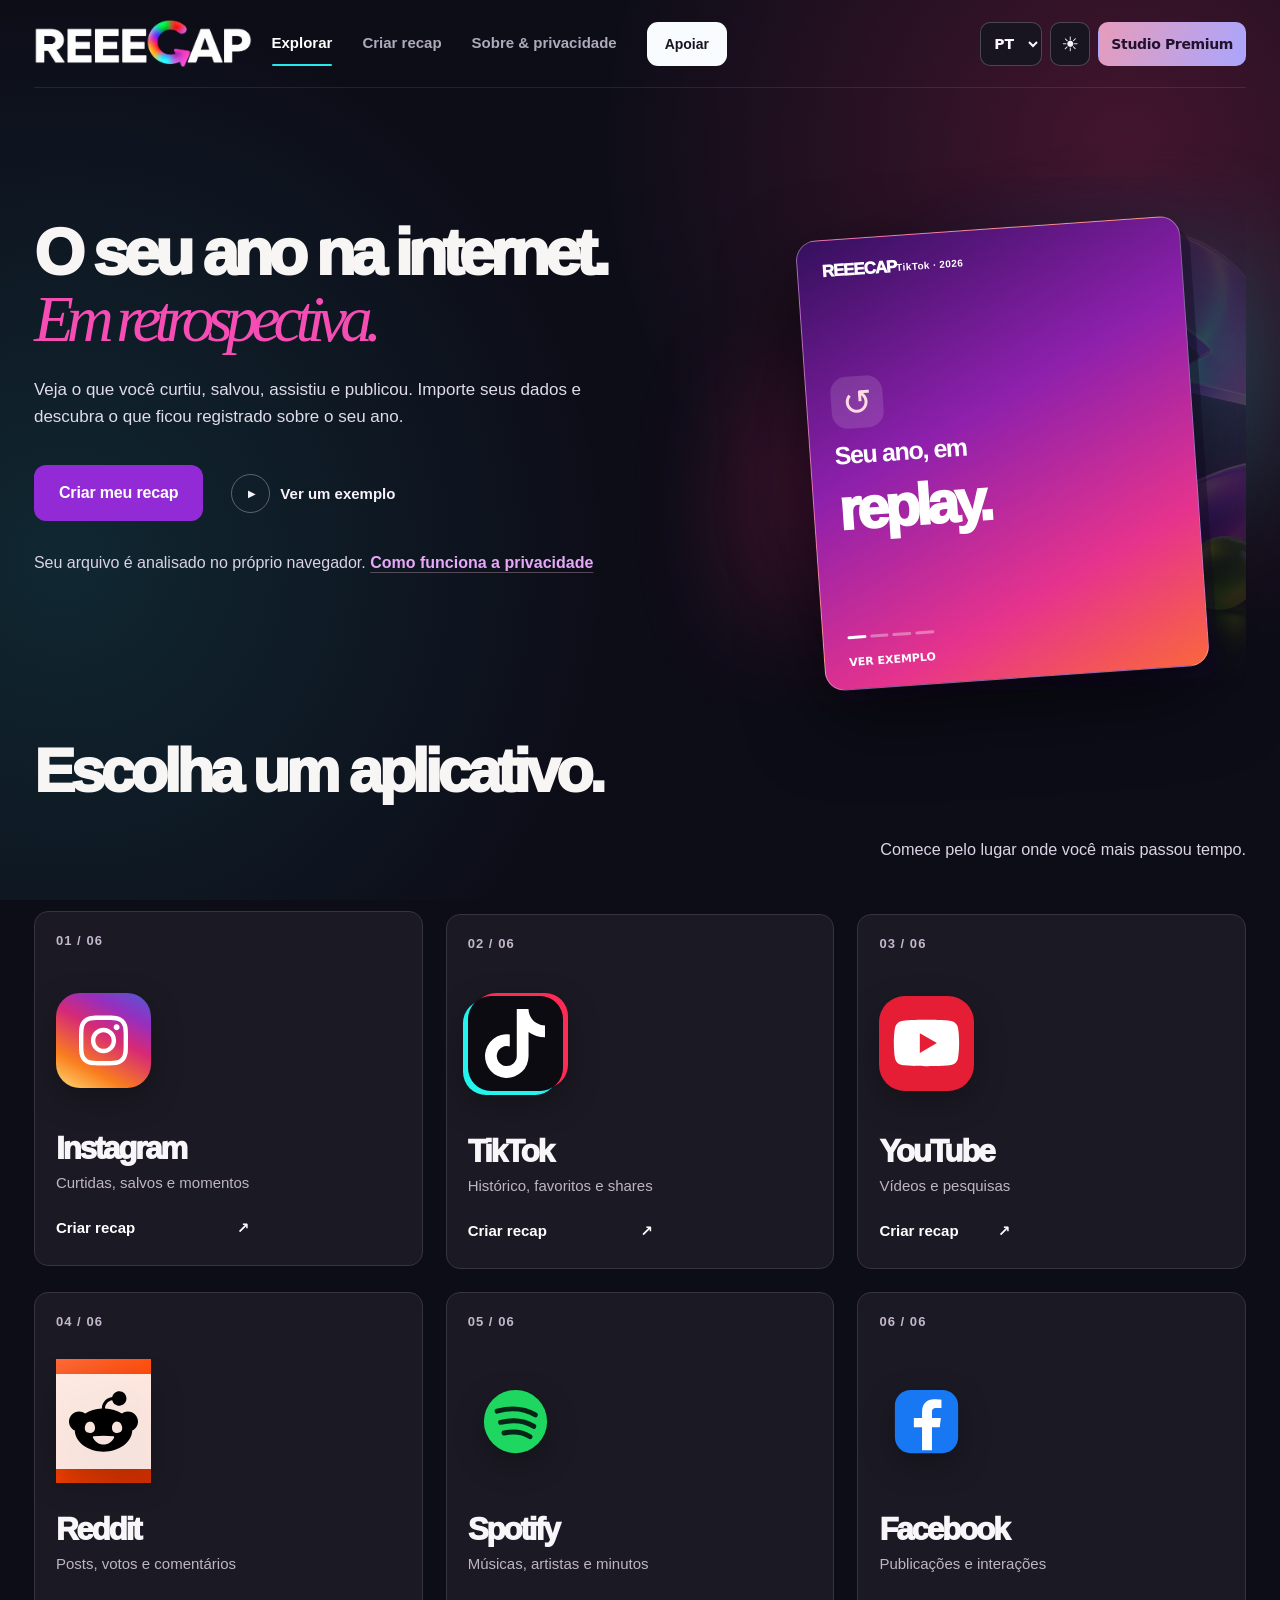
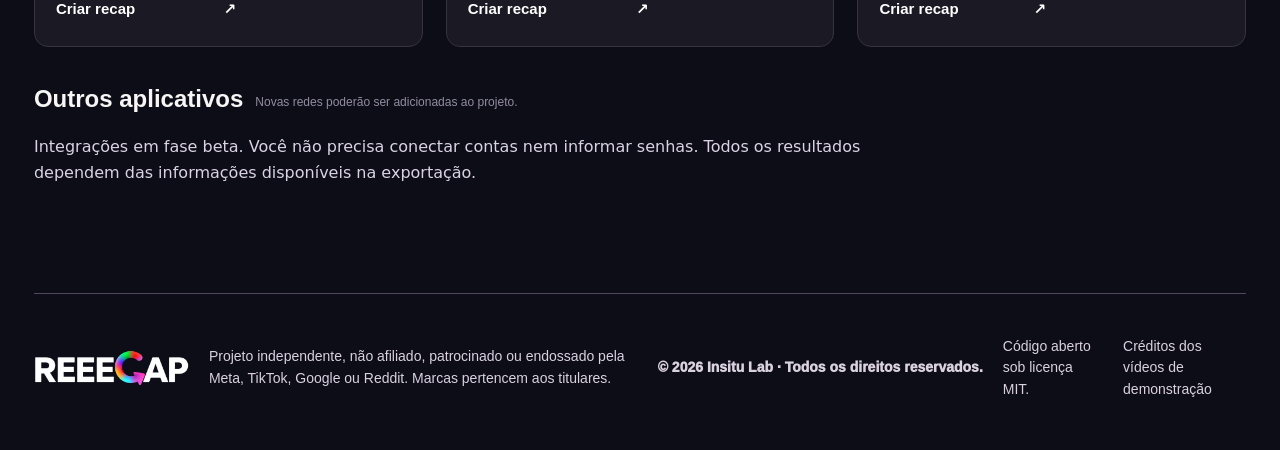
==== commit 25be70f9: "Add files via upload" ====
--- a/index.html
+++ b/index.html
@@ -5,7 +5,7 @@
 <meta charset="utf-8"/>
 <meta content="width=device-width,initial-scale=1,viewport-fit=cover" name="viewport"/>
 <meta content="#080914" name="theme-color"/>
-<meta content="A sua vida digital em retrospectivas imersivas. Instagram, TikTok, YouTube, Spotify, Facebook e Reddit. Arquivos de dados processados localmente; clipes demonstrativos licenciados carregados somente ao assistir. Código aberto." name="description"/>
+<meta content="A sua vida digital em retrospectivas imersivas. Instagram, TikTok, YouTube, Spotify, Facebook e Reddit. Arquivos de dados processados localmente; clipes reais licenciados incluídos no site e carregados sob demanda. Código aberto." name="description"/>
 <meta content="default-src 'none'; script-src 'self'; style-src 'self'; style-src-attr 'unsafe-inline'; img-src 'self' data: blob: https://images.wondershare.com https://www.multcloud.com https://storage.ghost.io https://resource.gbyte.com https://www.expressvpn.com https://support.trackify.am; media-src 'self' blob: https://assets.mixkit.co; font-src 'self'; worker-src 'self'; manifest-src 'self'; connect-src 'self' https://assets.mixkit.co; object-src 'none'; base-uri 'none'; form-action 'none'" http-equiv="Content-Security-Policy"/>
 <meta content="no-referrer" name="referrer"/>
 <link href="./manifest.webmanifest" rel="manifest"/>
@@ -125,7 +125,7 @@
 <section class="privacy-section wrap" id="privacidade"><div class="privacy-icon"><img alt="" height="84" src="./assets/icons/shield.svg" width="84"/></div><div><h2>Privacidade e código aberto</h2><p>A análise dos arquivos acontece no seu navegador. Não usamos servidor para ler seu ZIP, não pedimos acesso à conta e não armazenamos suas atividades. Os resultados dependem dos registros presentes na exportação.</p><div class="privacy-pills"><span>Arquivos ficam no aparelho</span><span>Código auditável</span><span>Sem login</span></div><a class="text-link" href="./PRIVACIDADE.md" rel="noopener" target="_blank">Ler política de privacidade</a></div></section>
 <section class="support-section wrap" id="apoie"><div class="support-card"><div><h2>Apoie o REEECAP</h2><p>O projeto é gratuito. Se gostar, você pode contribuir via Pix. Isso é totalmente opcional.</p><button class="support-btn" id="pixButton" type="button">Apoiar via Pix</button><p class="tiny-note" id="pixHint">O desenvolvedor ainda não configurou a chave Pix.</p></div></div></section>
 </main>
-<footer class="site-footer wrap"><div aria-label="REEECAP" class="brand" role="img"><img alt="" class="brand-logo" height="61" src="./assets/reeecap-logo-3.png" width="265"/><img alt="" aria-hidden="true" class="brand-logo brand-logo-light" height="61" src="./assets/reeecap-logo-darktext.png" width="265"/></div><p>Projeto independente, não afiliado, patrocinado ou endossado pela Meta, TikTok, Google ou Reddit. Marcas pertencem aos titulares.</p><span>© 2026 Insitu Lab · Todos os direitos reservados.</span><small>Código aberto sob licença MIT.</small></footer>
+<footer class="site-footer wrap"><div aria-label="REEECAP" class="brand" role="img"><img alt="" class="brand-logo" height="61" src="./assets/reeecap-logo-3.png" width="265"/><img alt="" aria-hidden="true" class="brand-logo brand-logo-light" height="61" src="./assets/reeecap-logo-darktext.png" width="265"/></div><p>Projeto independente, não afiliado, patrocinado ou endossado pela Meta, TikTok, Google ou Reddit. Marcas pertencem aos titulares.</p><span>© 2026 Insitu Lab · Todos os direitos reservados.</span><small>Código aberto sob licença MIT.</small><p class="video-credits-link"><a href="./videos-e-creditos.html">Créditos dos vídeos de demonstração</a></p></footer>
 <input id="reeecapReelPicker" type="file" accept="video/*,.mp4,.mov,.webm,.m4v" multiple hidden/><input id="reeecapMusicPicker" type="file" accept="audio/*,.mp3,.m4a,.wav,.ogg" hidden/>
 <div aria-label="Sua retrospectiva" aria-modal="true" class="recapop-overlay hidden" id="recapopOverlay" role="dialog">
 <div class="story-backdrop" id="storyBackdrop"></div><div class="story-backdrop story-backdrop-next" id="storyBackdropNext"></div>
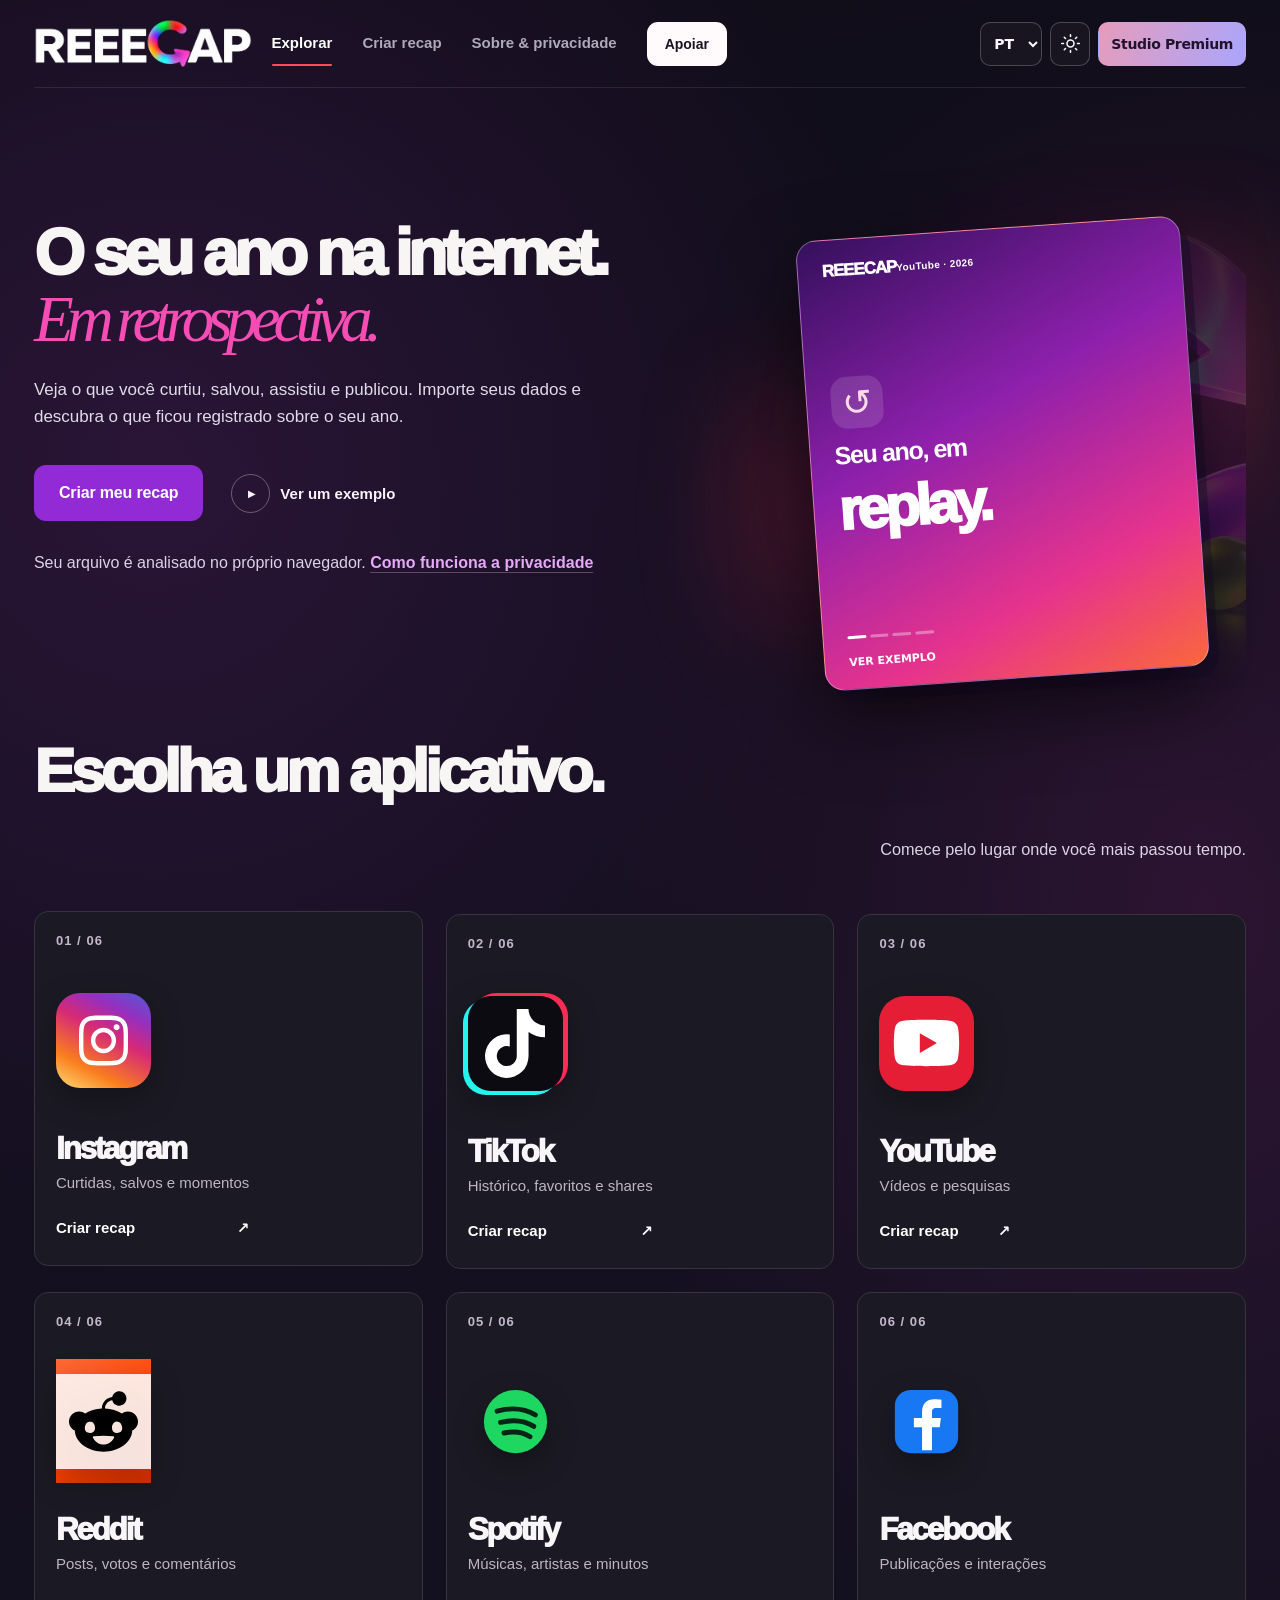
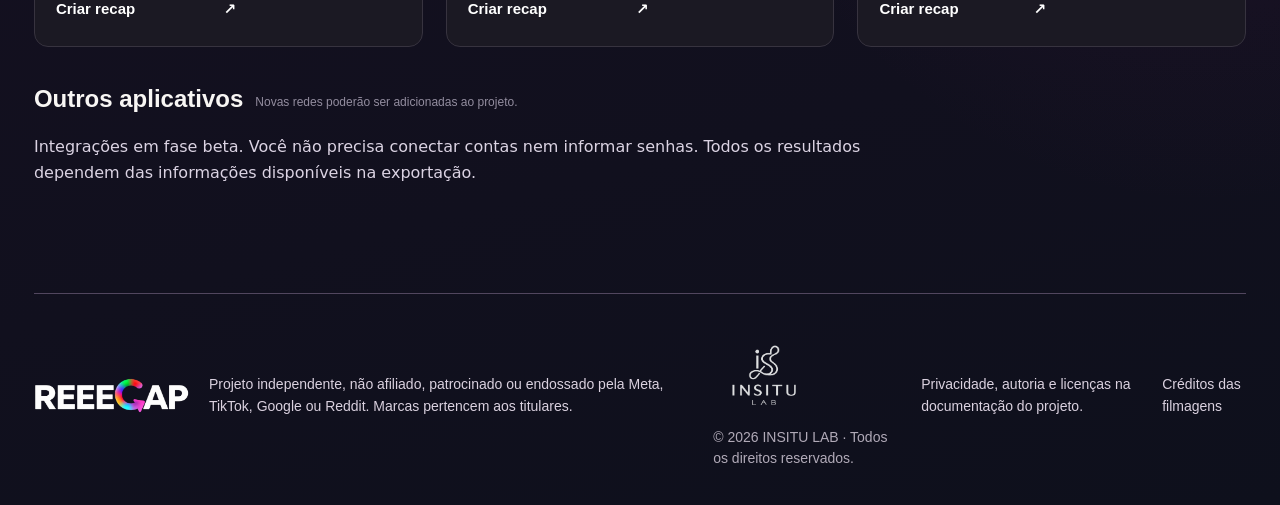
==== commit 4193a6fd: "Add files via upload" ====
--- a/index.html
+++ b/index.html
@@ -14,7 +14,7 @@
 <link href="./atelier.css" rel="stylesheet"/>
 <link href="./edition-02.css" rel="stylesheet"/>
 <title>REEECAP — recap everything.</title>
-<link href="./edition-03.css" rel="stylesheet"/><link href="./edition-04.css" rel="stylesheet"/><link href="./edition-05.css" rel="stylesheet"/><link href="./experience.css" rel="stylesheet"/><link href="./edition-06.css" rel="stylesheet"/><link href="./edition-07.css" rel="stylesheet"/><link href="./edition-08.css" rel="stylesheet"/><link href="./edition-09.css" rel="stylesheet"/><link href="./edition-10.css" rel="stylesheet"/><link href="./edition-11.css" rel="stylesheet"/></head>
+<link href="./edition-03.css" rel="stylesheet"/><link href="./edition-04.css" rel="stylesheet"/><link href="./edition-05.css" rel="stylesheet"/><link href="./experience.css" rel="stylesheet"/><link href="./edition-06.css" rel="stylesheet"/><link href="./edition-07.css" rel="stylesheet"/><link href="./edition-08.css" rel="stylesheet"/><link href="./edition-09.css" rel="stylesheet"/><link href="./edition-10.css" rel="stylesheet"/><link href="./edition-11.css" rel="stylesheet"/><link href="./edition-12.css" rel="stylesheet"/></head>
 <body data-view="home">
 <div aria-hidden="true" class="ambient ambient-a"></div><div aria-hidden="true" class="ambient ambient-b"></div>
 <header class="site-header wrap">
@@ -91,7 +91,7 @@
 <button aria-controls="stepPane2" aria-selected="false" class="step-card" data-step="2" role="tab" type="button"><span class="step-num">02</span><div class="step-icon"><svg aria-hidden="true" viewbox="0 0 48 48"><rect fill="none" height="34" rx="8" stroke="currentColor" stroke-width="2.5" width="34" x="7" y="7"></rect><path d="M14 24l7 7 14-15" stroke="currentColor" stroke-linecap="round" stroke-linejoin="round" stroke-width="3.5"></path></svg></div><h3>Escolha só o necessário</h3><p>Selecione somente as atividades recomendadas abaixo. Não é preciso incluir conversas, contatos, senhas ou mídia completa.</p></button>
 <button aria-controls="stepPane3" aria-selected="false" class="step-card" data-step="3" role="tab" type="button"><span class="step-num">03</span><div class="step-icon"><svg aria-hidden="true" viewbox="0 0 48 48"><path d="M23 34V9M14 18l9-9 9 9M9 31v9h30v-9" fill="none" stroke="currentColor" stroke-linecap="round" stroke-linejoin="round" stroke-width="3"></path></svg></div><h3>Exporte e revele</h3><p>Escolha JSON, quando disponível, e o período desejado. Após receber seu arquivo ZIP, escolha-o aqui sem descompactar.</p></button>
 </div>
-<div class="step-main-pane" id="stepPane1" role="tabpanel"><div class="step-overline">Exportação</div><h3>Como exportar seus dados</h3><p id="stepOneLine">Siga os passos abaixo no aplicativo escolhido.</p><div aria-label="Guia visual de exportação" class="walkthrough" id="platformWalkthrough"></div><div class="step-privacy-note">A exportação é solicitada diretamente na plataforma. O REEECAP não pede sua senha.</div><div class="guide-actions"><a class="guide-button secondary-guide" href="https://accountscenter.instagram.com/info_and_permissions/" id="guideExportLink" rel="noopener noreferrer" target="_blank">Abrir configurações</a><button class="guide-button primary-guide advance-step" data-next-step="2" type="button">Continuar</button></div></div>
+<div class="step-main-pane" id="stepPane1" role="tabpanel"><div class="step-overline">Exportação</div><h3>Como exportar seus dados</h3><p id="stepOneLine">Siga os passos abaixo no aplicativo escolhido.</p><div aria-label="Guia visual de exportação" class="walkthrough" id="platformWalkthrough"></div><div class="step-privacy-note">A exportação é solicitada diretamente na plataforma. O REEECAP não pede sua senha.</div><div class="guide-actions"><button class="guide-button primary-guide advance-step" data-next-step="2" type="button">Continuar</button></div></div>
 <div class="export-panel" id="stepPane2" role="tabpanel"><div class="export-panel-title"><div><span class="tag">O que exportar</span><h3>O que selecionar no <span id="exportPlatform">Instagram</span>?</h3><p>Os nomes podem variar conforme o aplicativo e a região. Marque somente o que encontrar.</p></div></div>
 <div class="checklist-grid">
 <div class="check-group"><h4><span class="check-green">✓</span> Recomendado para um recap completo</h4><div class="category-tags" id="wantedList"><span>Curtidas</span><span>Comentários</span><span>Salvos</span><span>Interações com Stories</span><span>Seguidores e seguindo</span></div></div>
@@ -123,9 +123,9 @@
 </div>
 </section>
 <section class="privacy-section wrap" id="privacidade"><div class="privacy-icon"><img alt="" height="84" src="./assets/icons/shield.svg" width="84"/></div><div><h2>Privacidade e código aberto</h2><p>A análise dos arquivos acontece no seu navegador. Não usamos servidor para ler seu ZIP, não pedimos acesso à conta e não armazenamos suas atividades. Os resultados dependem dos registros presentes na exportação.</p><div class="privacy-pills"><span>Arquivos ficam no aparelho</span><span>Código auditável</span><span>Sem login</span></div><a class="text-link" href="./PRIVACIDADE.md" rel="noopener" target="_blank">Ler política de privacidade</a></div></section>
-<section class="support-section wrap" id="apoie"><div class="support-card"><div><h2>Apoie o REEECAP</h2><p>O projeto é gratuito. Se gostar, você pode contribuir via Pix. Isso é totalmente opcional.</p><button class="support-btn" id="pixButton" type="button">Apoiar via Pix</button><p class="tiny-note" id="pixHint">O desenvolvedor ainda não configurou a chave Pix.</p></div></div></section>
+<section class="support-section wrap" id="apoie"><div class="support-card"><div><h2>Apoie o REEECAP</h2><p>O projeto é gratuito. Se gostar, você pode contribuir via Pix. Isso é totalmente opcional.</p><button class="support-btn" id="pixButton" type="button">Apoiar via Pix</button><p class="tiny-note" id="pixHint">Apoio Pix por checkout seguro: aguardando ativação.</p></div></div></section>
 </main>
-<footer class="site-footer wrap"><div aria-label="REEECAP" class="brand" role="img"><img alt="" class="brand-logo" height="61" src="./assets/reeecap-logo-3.png" width="265"/><img alt="" aria-hidden="true" class="brand-logo brand-logo-light" height="61" src="./assets/reeecap-logo-darktext.png" width="265"/></div><p>Projeto independente, não afiliado, patrocinado ou endossado pela Meta, TikTok, Google ou Reddit. Marcas pertencem aos titulares.</p><span>© 2026 Insitu Lab · Todos os direitos reservados.</span><small>Código aberto sob licença MIT.</small><p class="video-credits-link"><a href="./videos-e-creditos.html">Créditos dos vídeos de demonstração</a></p></footer>
+<footer class="site-footer wrap"><div aria-label="REEECAP" class="brand" role="img"><img alt="" class="brand-logo" height="61" src="./assets/reeecap-logo-3.png" width="265"/><img alt="" aria-hidden="true" class="brand-logo brand-logo-light" height="61" src="./assets/reeecap-logo-darktext.png" width="265"/></div><p>Projeto independente, não afiliado, patrocinado ou endossado pela Meta, TikTok, Google ou Reddit. Marcas pertencem aos titulares.</p><div class="insitu-brand"><img alt="INSITU LAB" src="./assets/insitu-lab.png" width="164" height="164"/><span>© 2026 INSITU LAB · Todos os direitos reservados.</span></div><small>Privacidade, autoria e licenças na documentação do projeto.</small><p class="video-credits-link"><a href="./videos-e-creditos.html">Créditos das filmagens</a></p></footer>
 <input id="reeecapReelPicker" type="file" accept="video/*,.mp4,.mov,.webm,.m4v" multiple hidden/><input id="reeecapMusicPicker" type="file" accept="audio/*,.mp3,.m4a,.wav,.ogg" hidden/>
 <div aria-label="Sua retrospectiva" aria-modal="true" class="recapop-overlay hidden" id="recapopOverlay" role="dialog">
 <div class="story-backdrop" id="storyBackdrop"></div><div class="story-backdrop story-backdrop-next" id="storyBackdropNext"></div>
@@ -143,6 +143,6 @@
 </article>
 <div class="dashboard-footer"><button id="exportStudioJson" type="button" title="Exporta apenas estatísticas agregadas, sem ZIP nem comentários">Preparar dados para Studio (.json)</button><button id="downloadSummary" type="button">↓ Baixar resumo em TXT</button><button id="newAnalysis" type="button">↻ Analisar outros arquivos</button></div></div></div>
 <div aria-label="Apoio via Pix" aria-modal="true" class="modal-backdrop hidden" id="pixModal" role="dialog"><div class="modal"><button aria-label="Fechar" class="modal-close" id="closePix">✕</button><div class="modal-heart">♡</div><h2>Apoie via Pix</h2><p>A contribuição é opcional. Ela não dá acesso a nenhum dado privado ou recurso extra.</p><div class="pix-key" id="pixKeyText"></div><button class="primary-btn" id="copyPix" type="button">Copiar chave Pix</button></div></div>
-<script src="./edition-03.js" defer></script><script src="./config.js"></script><script defer="" src="./motion.js"></script><script defer="" src="./app.js"></script><script defer="" src="./atelier.js"></script><script defer="" src="./video.js"></script><script defer="" src="./experience.js"></script><script defer="" src="./locale-full.js"></script><script defer src="./tutorial5.js"></script><script defer src="./music5.js"></script>
+<script src="./edition-03.js" defer></script><script src="./config.js"></script><script defer="" src="./motion.js"></script><script defer="" src="./app.js"></script><script defer="" src="./atelier.js"></script><script defer="" src="./video.js"></script><script defer="" src="./experience.js"></script><script defer="" src="./locale-full.js"></script><script defer src="./tutorial5.js"></script><script defer src="./music5.js"></script><script defer src="./pwa.js"></script>
 </body>
 </html>
--- a/edition-12.css
+++ b/edition-12.css
@@ -0,0 +1,99 @@
+/* REEECAP visual patch after creator's 17 Nov review.
+   Version 6.0 is the base. No personal ZIPs, checkout tokens or Pix keys here. */
+:root { --reeecap-ink:#100b1b; --reeecap-accent:#dc36b2; }
+#reeecapTheme{display:grid;place-items:center}
+#reeecapTheme svg{width:21px;height:21px;display:block;pointer-events:none}
+body:not([data-appearance=light]){background:#100d19!important;
+ background-image:radial-gradient(ellipse 65% 41% at 12% 22%,#5620685c,transparent 90%),radial-gradient(ellipse 50% 45% at 94% 43%,#7b236c3c,transparent 95%),linear-gradient(165deg,#100d19,#141020 58%,#0e101c)!important}
+body[data-appearance=light]{background:#f9f6fa!important;background-image:radial-gradient(ellipse 70% 41% at 0 10%,#e1b2de55,transparent 90%)!important}
+/* Remove neon edges from non-interactive panels. Retain clear keyboard focus. */
+.step-card,.step-card.active,.guide-screen,.step-main-pane,.export-panel,.feature-card,.privacy-section,.support-card,
+.studio-layout .step-card.active {box-shadow:none!important;text-shadow:none!important;border-color:#514257!important}
+.step-card.active{background:#2e2436!important}
+body[data-appearance=light] .step-card.active{background:#efe4f0!important;border-color:#c0a7bd!important}
+.studio-layout .step-card :is(p,h3),.step-card .step-num{color:inherit!important}
+.studio-layout :is(.category-tags span,.tag,.step-num){border-color:#6e577b!important;box-shadow:none!important}
+.tutorial-top{min-height:52px}.tutorial-position{display:none!important}
+.reeecap-tutorial{width:min(1130px,calc(100vw - 30px))!important}
+.tutorial-frame{height:min(920px,92dvh);min-height:min(570px,88dvh);max-height:92dvh!important}
+.tutorial-visual{min-height:0!important;flex:1!important;overflow:hidden!important;align-items:center!important;justify-content:center!important}
+.tutorial-image{height:calc(100% - 38px)!important;width:100%!important;object-fit:contain!important;max-height:none!important;min-height:0!important;transition:opacity .18s ease}
+.tutorial-visual[aria-busy=true] .tutorial-image{opacity:0}
+.tutorial-diagram{height:100%;max-width:640px;align-items:center;margin:auto;min-height:0}
+.diagram-app{height:min(450px,95%);width:min(470px,100%);max-height:100%}
+.tutorial-under{min-height:37px;flex:none}
+.tutorial-head{flex:none}.tutorial-top{flex:none}.tutorial-bottom{flex:none}
+#guideExportLink{display:none!important}
+/* Bottom navigation floats on the page, not inside or at the end of the footer.
+   Only one item is active, with a quiet frosted-glass highlight. */
+@media(max-width:699px){
+ body{padding-bottom:calc(105px + env(safe-area-inset-bottom))!important}
+ .mobile-dock{position:fixed!important;left:14px!important;right:14px!important;bottom:calc(12px + env(safe-area-inset-bottom))!important;
+  width:auto!important;max-width:450px!important;margin:0 auto!important;z-index:45!important;display:flex!important;
+  padding:7px!important;align-items:center;min-height:70px!important;gap:3px!important;
+  border:1px solid rgba(255,255,255,.21)!important;border-radius:24px!important;
+  background:rgba(30,24,43,.77)!important;backdrop-filter:blur(26px) saturate(165%)!important;
+  -webkit-backdrop-filter:blur(26px) saturate(165%)!important;
+  box-shadow:0 14px 38px #07041355!important}
+ .mobile-dock a{flex:1!important;min-height:57px!important;display:flex!important;flex-direction:column!important;justify-content:center!important;
+  align-items:center!important;gap:5px!important;padding:7px 3px!important;color:#c4bacc!important;font-size:12px!important;
+  border-radius:17px!important;text-decoration:none!important}
+ .mobile-dock a.is-active{background:rgba(255,255,255,.15)!important;color:#fff!important;text-decoration:none!important;
+  box-shadow:inset 0 1px 0 #ffffff2e!important}
+ body[data-appearance=light] .mobile-dock{background:rgba(249,245,252,.84)!important;border-color:#d6c8df!important;box-shadow:0 13px 28px #21132c30!important}
+ body[data-appearance=light] .mobile-dock a.is-active{background:#dcd0e5!important;color:#21132d!important}
+ .tutorial-frame{height:calc(100dvh - 30px);min-height:0}.reeecap-tutorial{max-height:calc(100dvh - 30px)!important}
+ .tutorial-image{max-height:none!important}.tutorial-visual{margin:7px 12px 0!important;padding:12px!important}
+ .tutorial-under{min-height:35px}.tutorial-under p{font-size:12px!important}
+ .tutorial-head h2{font-size:clamp(22px,6.2vw,34px)!important}.tutorial-head{padding:11px 17px 5px!important}
+ .diagram-app{height:min(350px,95%)}
+ .site-footer{padding-bottom:30px!important}
+}
+/* Days reveal is discovered by tapping the actual calendar. No visible instruction pill. */
+#calendarPeel{position:absolute!important;top:20%!important;left:50%!important;transform:translateX(-50%);width:52%!important;
+ height:54%!important;margin:0!important;border:0!important;background:transparent!important;opacity:0!important;
+ cursor:pointer!important;z-index:12!important;touch-action:manipulation!important}
+#calendarPeel:focus-visible{opacity:1!important;outline:3px solid #fff!important;outline-offset:-4px}
+.story-content.kind-days .story-main{display:flex;flex-direction:column;justify-content:flex-start;padding-top:7.8vh!important}
+.story-content.kind-days .story-icon{display:none!important}
+.story-content.kind-days .story-eyebrow{position:relative;margin-top:0}
+.story-content.kind-days .story-headline,.story-content.kind-days .story-body{position:relative;transform:translateY(43vh)}
+.story-content.kind-days:not(.is-revealed) .story-headline{opacity:0!important}
+/* Fewer and better elements in the About page — editorial hierarchy rather than oversized generic icons. */
+.feature-grid{gap:13px!important}
+.feature-card{border-radius:12px!important;min-height:220px!important;background:#20192a!important;padding:25px!important}
+.feature-large{min-height:340px!important}
+.feature-card :is(.feature-number,.feature-symbol,.feature-decor-heart,.feature-decor-clock,.feature-decor-bookmark,.feature-ring-art){display:none!important}
+.feature-card h3{font-size:clamp(22px,3vw,35px)!important;color:#f5eaf9!important}
+.feature-card p{font-size:clamp(14px,1.35vw,17px)!important;color:#d7c8da!important}
+.feature-card .feature-label{color:#cf9bd2!important}
+@media(max-width:650px){.feature-grid{grid-template-columns:1fr!important}.feature-card,.feature-large,.feat-story{grid-column:auto!important;min-height:175px!important}}
+.insitu-brand{display:flex;flex-direction:column;align-items:flex-start;gap:3px;min-width:0}
+.insitu-brand img{display:block;width:102px;height:102px;object-fit:contain;filter:invert(1)}
+body[data-appearance=light] .insitu-brand img{filter:none}
+/* Premium plan selection: real interactions, but deliberately no fake payment confirmation. */
+.premium-info{width:min(930px,calc(100vw - 26px));max-height:94dvh;border-radius:16px}
+.premium-sheet{position:relative;padding:30px 30px 32px}
+.premium-sheet h2{margin:17px 0 8px;font-size:clamp(29px,4vw,44px)}
+.premium-sheet p{font-size:15px;color:#dad3df;max-width:760px;line-height:1.6}
+.plans-grid{display:grid;grid-template-columns:repeat(4,minmax(0,1fr));gap:10px;margin-top:24px}
+.premium-plan{display:flex;min-width:0;flex-direction:column;align-items:flex-start;text-align:left;gap:14px;padding:19px 15px;border:1px solid #53475f;
+ border-radius:13px;background:#211a2b;color:#faf6ff;cursor:pointer;box-shadow:none;font:inherit}
+.premium-plan:hover{background:#30233e}.premium-plan[aria-pressed=true]{border-color:#eeaddb;background:#34203a}
+.premium-plan:focus-visible{outline:3px solid #d18adf;outline-offset:2px}
+.plan-name{font-size:18px;font-weight:840}.plan-old{font-size:13px;color:#afa1bb}.premium-plan strong{font-size:27px;letter-spacing:-.05em;white-space:nowrap}
+.premium-plan small{font-size:11px;font-weight:600;letter-spacing:0;color:#c9b9ca}.plan-detail{color:#dccfe0;line-height:1.5;font-size:13px}
+.premium-sheet .primary-btn{display:block;width:100%;margin-top:12px;font-size:15px}
+.premium-sheet .primary-btn:disabled{background:#4a4052!important;color:#d0c3d6!important;cursor:not-allowed}
+.plan-status{min-height:28px}.premium-sheet>small{display:block;color:#c0b4c9;margin-top:12px;line-height:1.5}
+@media(max-width:760px){.plans-grid{grid-template-columns:repeat(2,minmax(0,1fr))}.premium-sheet{padding:24px 17px}.premium-plan{padding:16px 12px}.premium-plan strong{font-size:23px}}
+@media(max-width:340px){.premium-plan strong{font-size:21px}}
+
+/* Image and fallback share one fixed-size stage: no jumping while remote media loads. */
+.tutorial-stage{position:relative;display:flex;flex:1 1 auto;min-height:0;width:100%;align-items:center;justify-content:center}
+.tutorial-stage .tutorial-image{position:absolute;inset:0;height:100%!important;width:100%!important;object-fit:contain!important;max-height:none!important}
+.tutorial-stage .tutorial-diagram{display:flex;align-items:center;justify-content:center;flex:1;height:100%;max-height:100%}
+.tutorial-stage .tutorial-diagram[hidden]{display:none!important}
+.tutorial-visual .tutorial-under{width:100%}
+
+#exportLink{display:none!important}
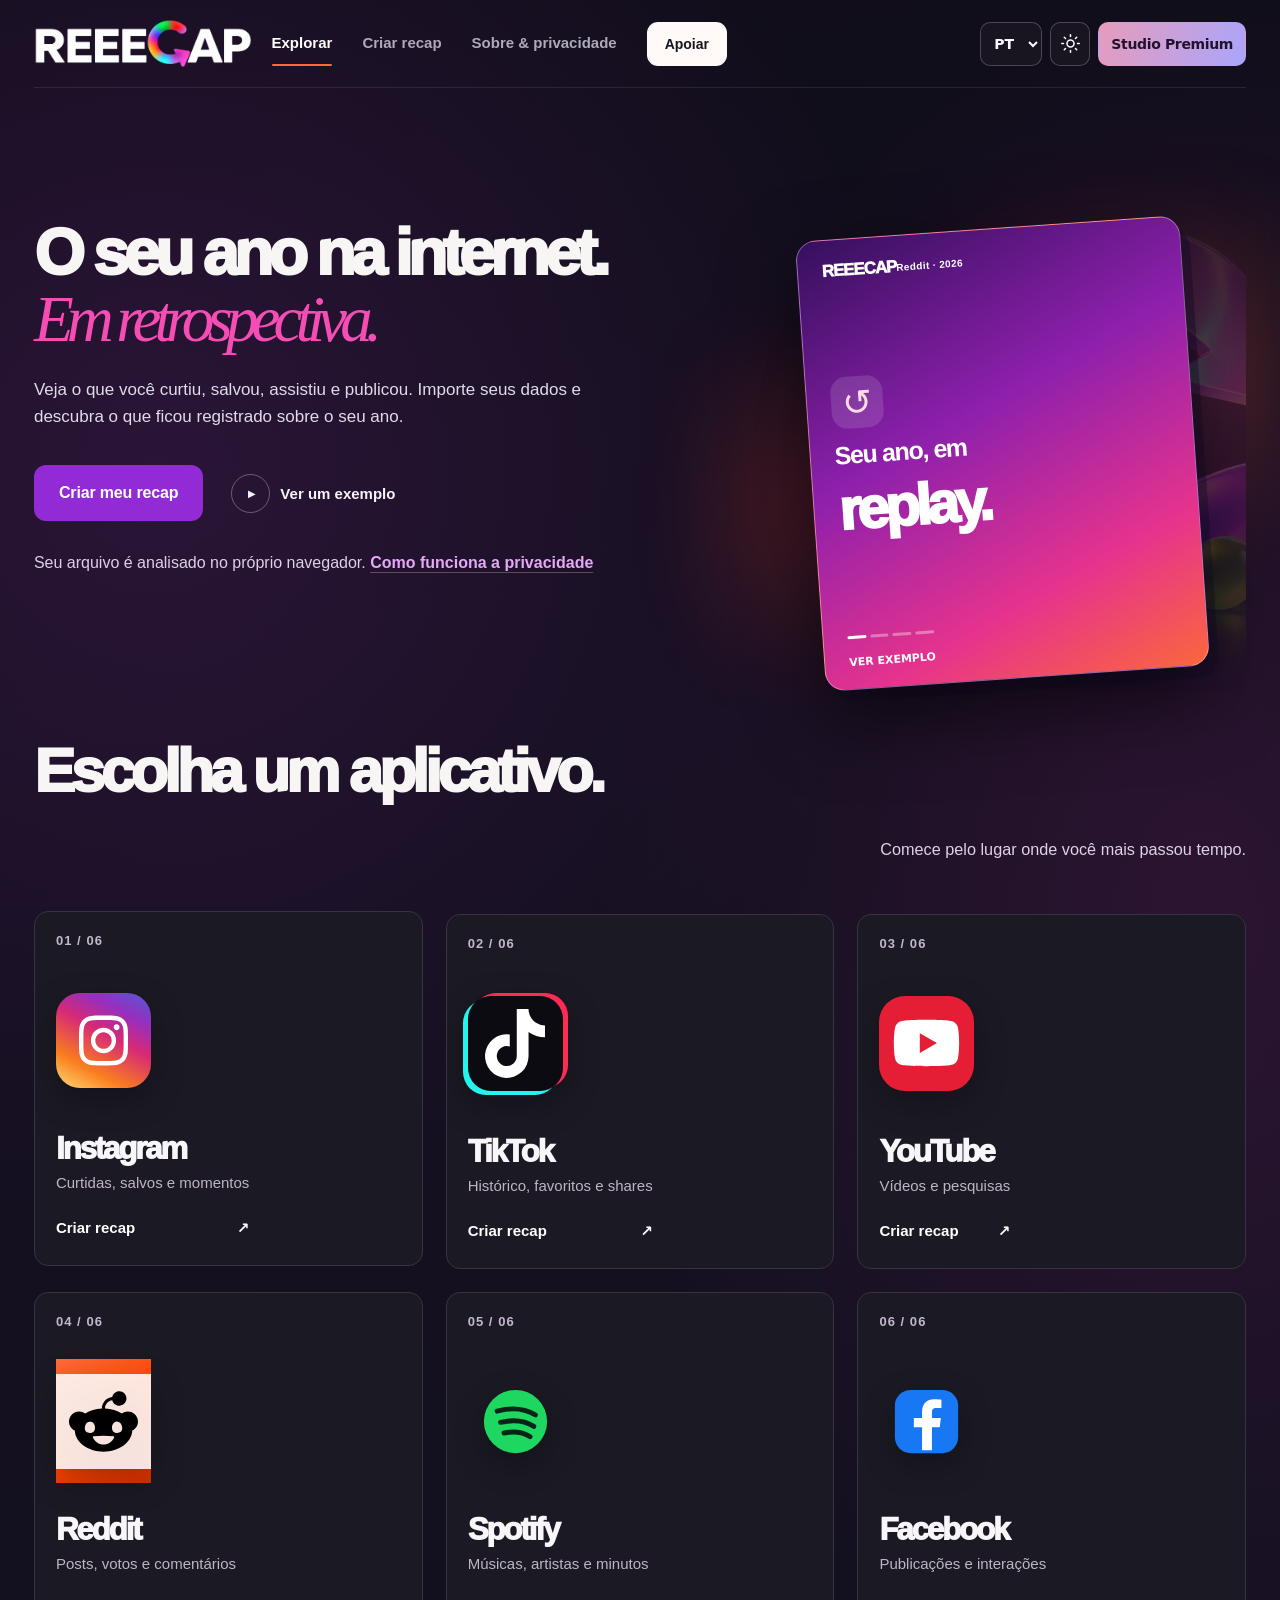
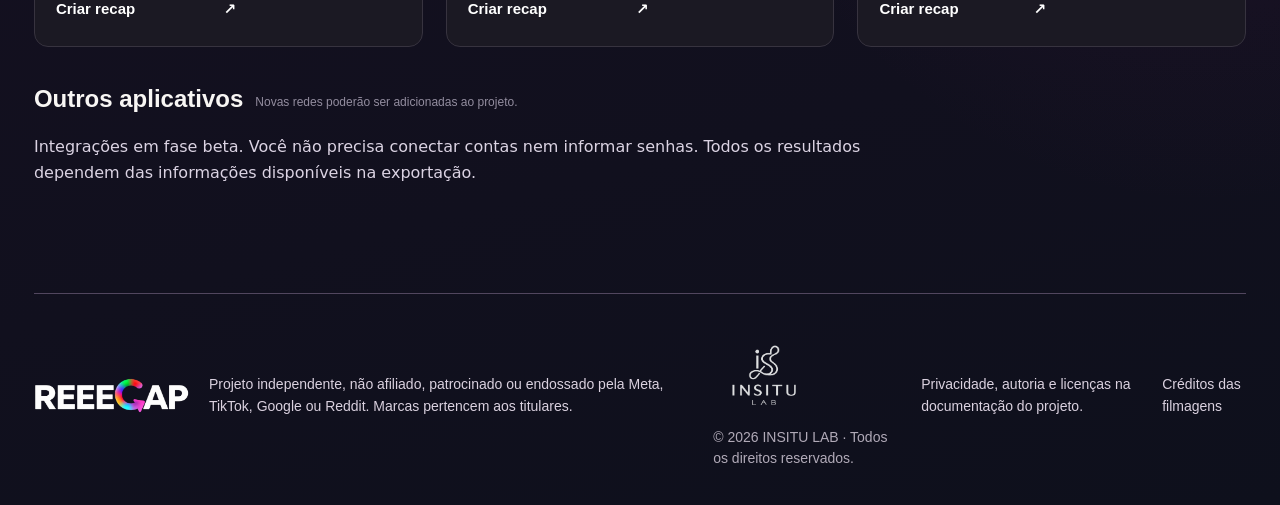
==== commit 67e88636: "Add files via upload" ====
--- a/index.html
+++ b/index.html
@@ -14,7 +14,7 @@
 <link href="./atelier.css" rel="stylesheet"/>
 <link href="./edition-02.css" rel="stylesheet"/>
 <title>REEECAP — recap everything.</title>
-<link href="./edition-03.css" rel="stylesheet"/><link href="./edition-04.css" rel="stylesheet"/><link href="./edition-05.css" rel="stylesheet"/><link href="./experience.css" rel="stylesheet"/><link href="./edition-06.css" rel="stylesheet"/><link href="./edition-07.css" rel="stylesheet"/><link href="./edition-08.css" rel="stylesheet"/><link href="./edition-09.css" rel="stylesheet"/><link href="./edition-10.css" rel="stylesheet"/><link href="./edition-11.css" rel="stylesheet"/><link href="./edition-12.css" rel="stylesheet"/></head>
+<link href="./edition-03.css" rel="stylesheet"/><link href="./edition-04.css" rel="stylesheet"/><link href="./edition-05.css" rel="stylesheet"/><link href="./experience.css" rel="stylesheet"/><link href="./edition-06.css" rel="stylesheet"/><link href="./edition-07.css" rel="stylesheet"/><link href="./edition-08.css" rel="stylesheet"/><link href="./edition-09.css" rel="stylesheet"/><link href="./edition-10.css" rel="stylesheet"/><link href="./edition-11.css" rel="stylesheet"/><link href="./edition-12.css" rel="stylesheet"/><link rel="stylesheet" href="./intro-6.2.css"/></head>
 <body data-view="home">
 <div aria-hidden="true" class="ambient ambient-a"></div><div aria-hidden="true" class="ambient ambient-b"></div>
 <header class="site-header wrap">
@@ -143,6 +143,6 @@
 </article>
 <div class="dashboard-footer"><button id="exportStudioJson" type="button" title="Exporta apenas estatísticas agregadas, sem ZIP nem comentários">Preparar dados para Studio (.json)</button><button id="downloadSummary" type="button">↓ Baixar resumo em TXT</button><button id="newAnalysis" type="button">↻ Analisar outros arquivos</button></div></div></div>
 <div aria-label="Apoio via Pix" aria-modal="true" class="modal-backdrop hidden" id="pixModal" role="dialog"><div class="modal"><button aria-label="Fechar" class="modal-close" id="closePix">✕</button><div class="modal-heart">♡</div><h2>Apoie via Pix</h2><p>A contribuição é opcional. Ela não dá acesso a nenhum dado privado ou recurso extra.</p><div class="pix-key" id="pixKeyText"></div><button class="primary-btn" id="copyPix" type="button">Copiar chave Pix</button></div></div>
-<script src="./edition-03.js" defer></script><script src="./config.js"></script><script defer="" src="./motion.js"></script><script defer="" src="./app.js"></script><script defer="" src="./atelier.js"></script><script defer="" src="./video.js"></script><script defer="" src="./experience.js"></script><script defer="" src="./locale-full.js"></script><script defer src="./tutorial5.js"></script><script defer src="./music5.js"></script><script defer src="./pwa.js"></script>
+<script src="./edition-03.js" defer></script><script src="./config.js"></script><script defer="" src="./motion.js"></script><script defer="" src="./app.js"></script><script defer="" src="./atelier.js"></script><script defer="" src="./video.js"></script><script defer="" src="./experience.js"></script><script defer="" src="./locale-full.js"></script><script defer src="./tutorial5.js"></script><script defer src="./music5.js"></script><script defer src="./intro-6.2.js"></script><script defer src="./pwa.js"></script>
 </body>
 </html>
--- a/intro-6.2.css
+++ b/intro-6.2.css
@@ -0,0 +1,8 @@
+/* REEECAP 6.2: true canvas-rendered cinematic opening, not a static slide. */
+.story-intro-canvas{position:absolute;inset:0;width:100%;height:100%;object-fit:fill;z-index:2;pointer-events:none}
+.story-visual:has(.story-intro-canvas){padding:0!important;overflow:hidden}
+.story-content.kind-intro{position:absolute!important;width:1px!important;height:1px!important;padding:0!important;margin:-1px!important;overflow:hidden!important;clip-path:inset(50%)!important;white-space:nowrap!important;border:0!important}
+/* Keep the REEECAP controls readable over the moving opening. */
+.recapop-shell:has(.story-intro-canvas) .story-header{background:linear-gradient(#0908157a,transparent)}
+.recapop-shell:has(.story-intro-canvas) .story-bottom{background:linear-gradient(transparent,#0709159a)}
+@media(prefers-reduced-motion:reduce){.story-intro-canvas{filter:none}}
